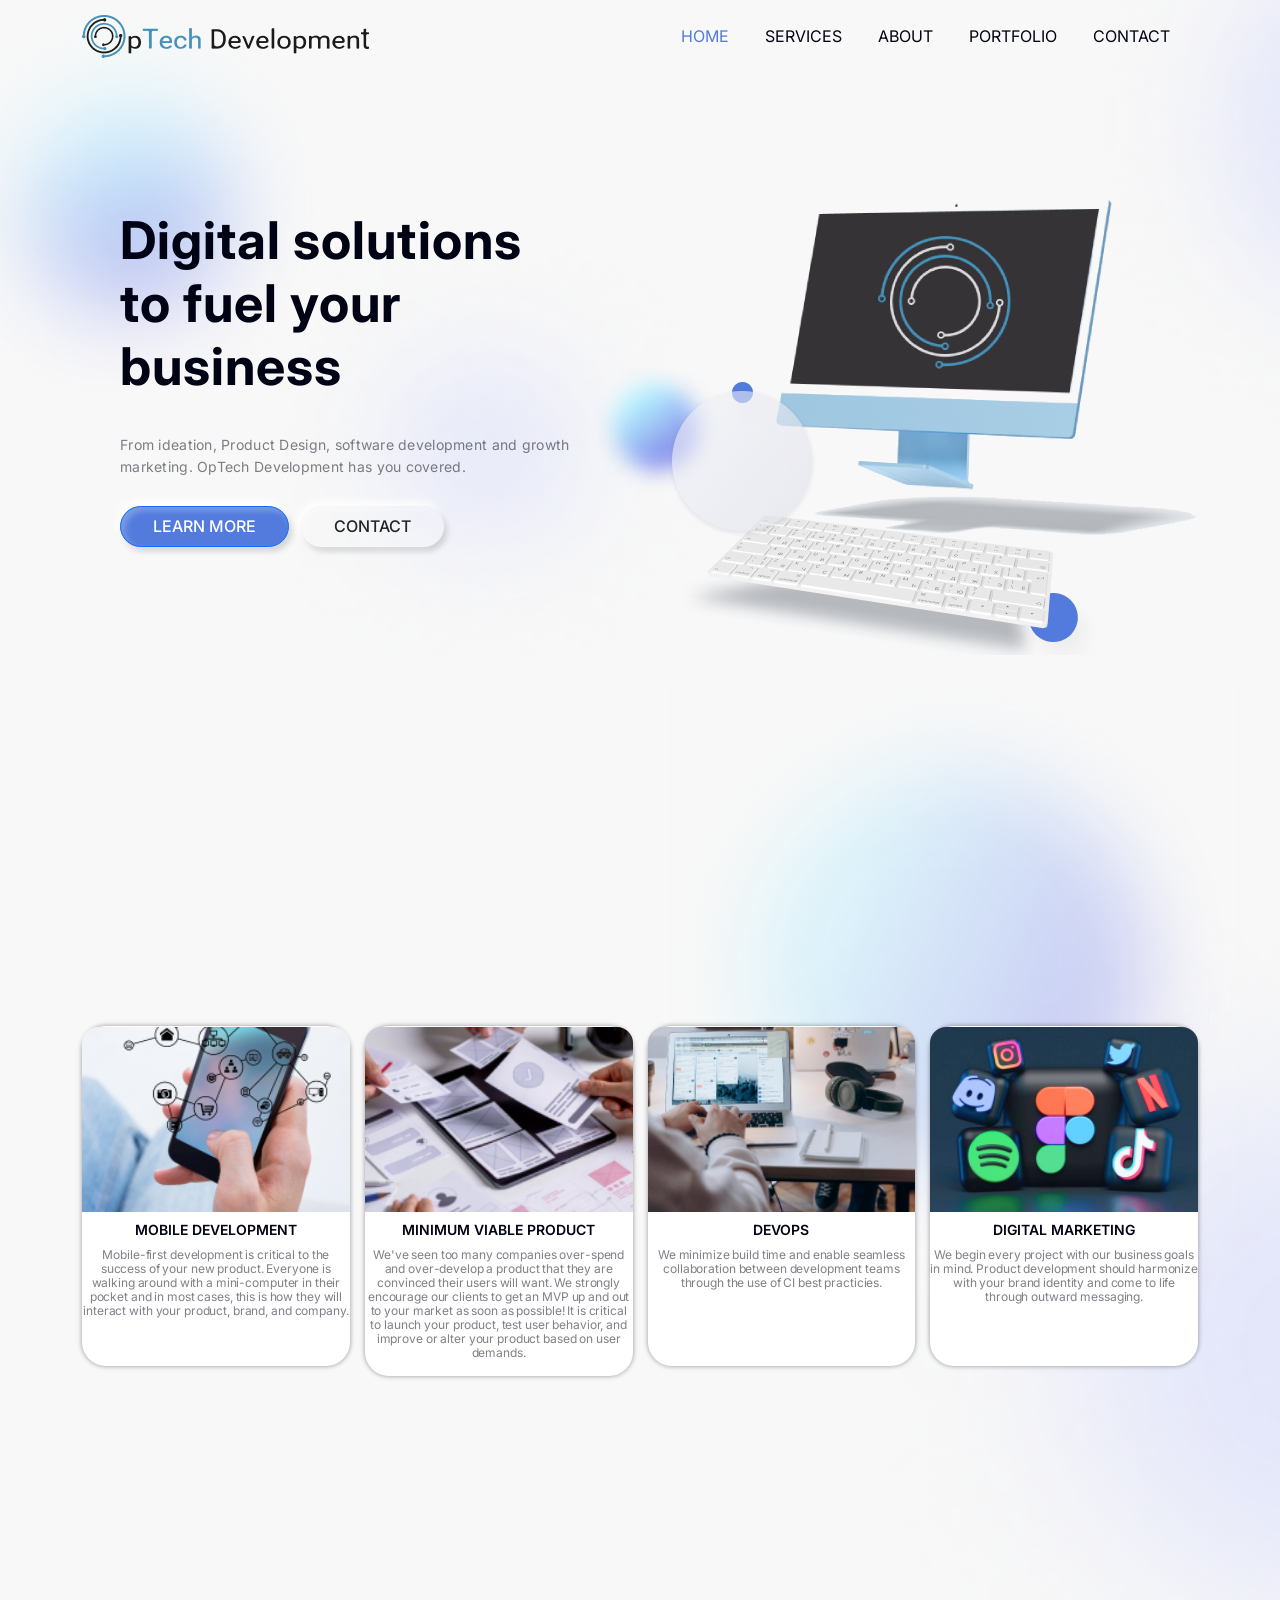
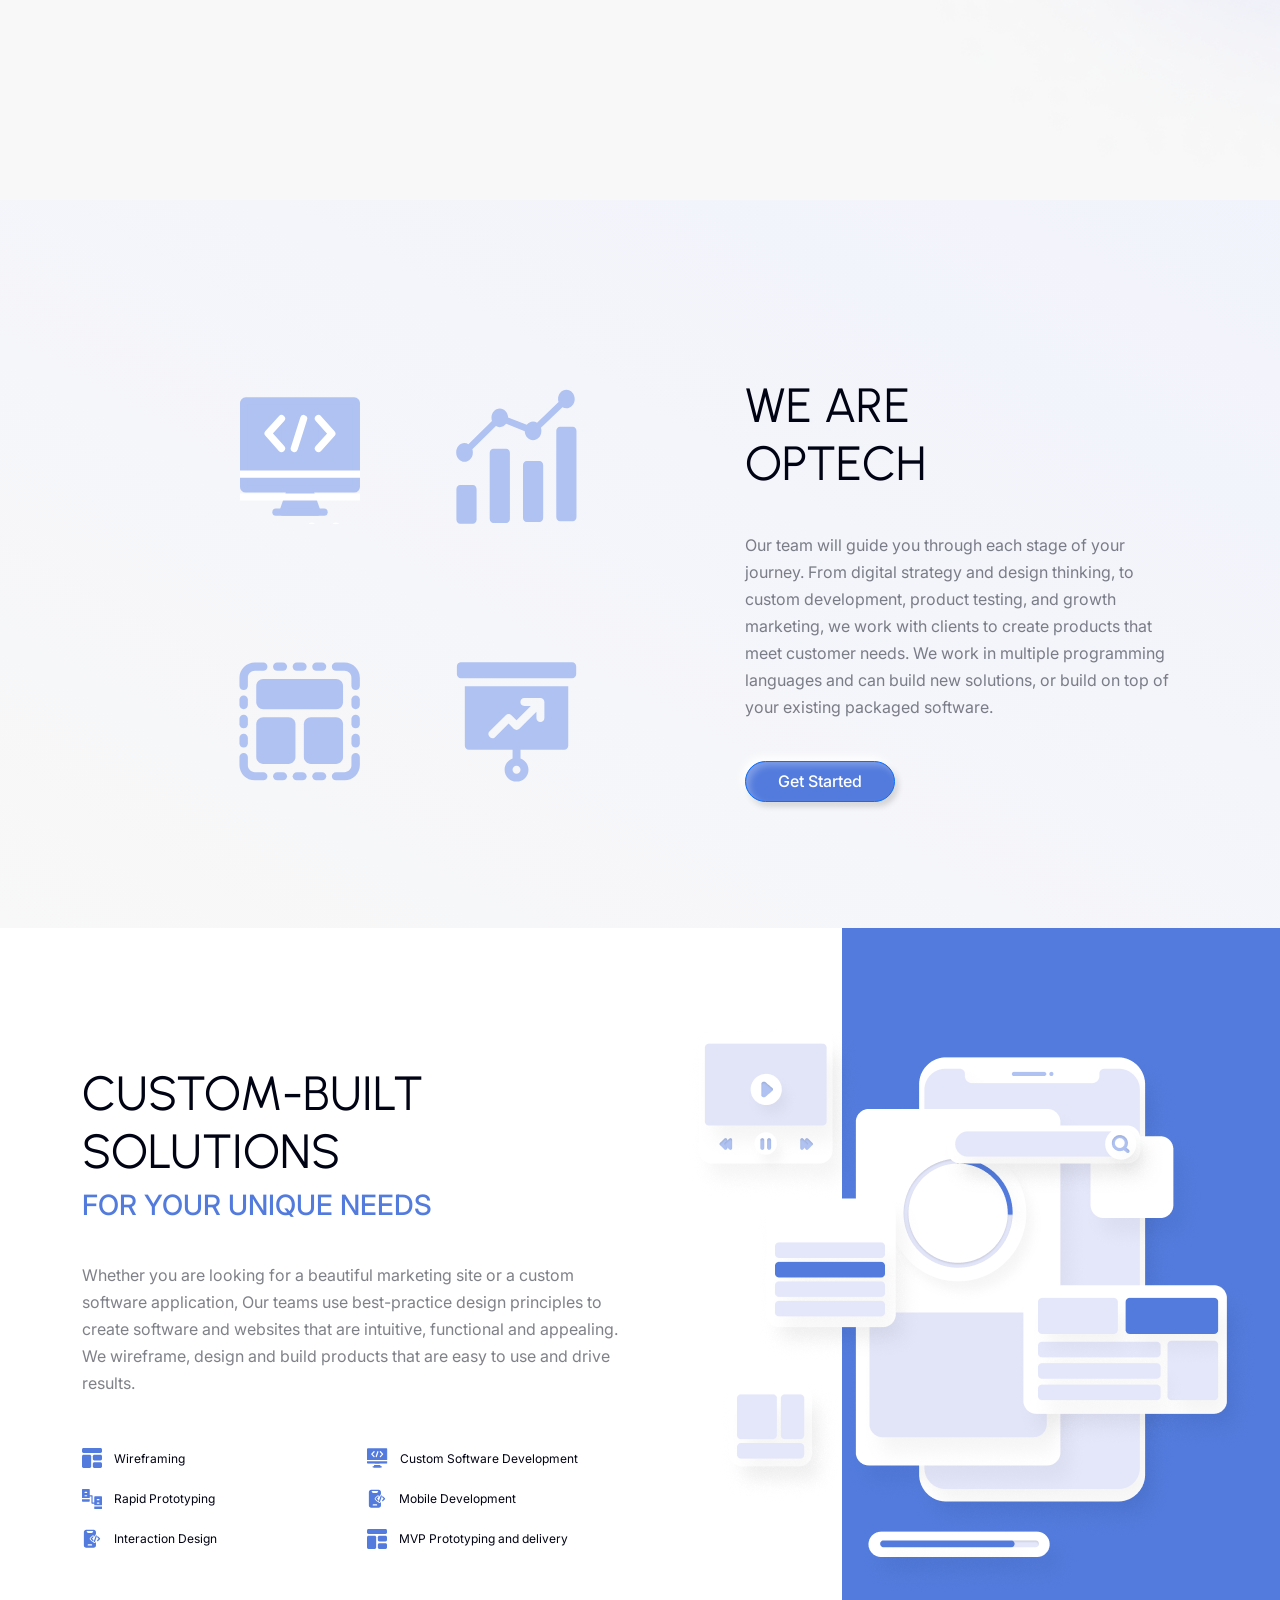
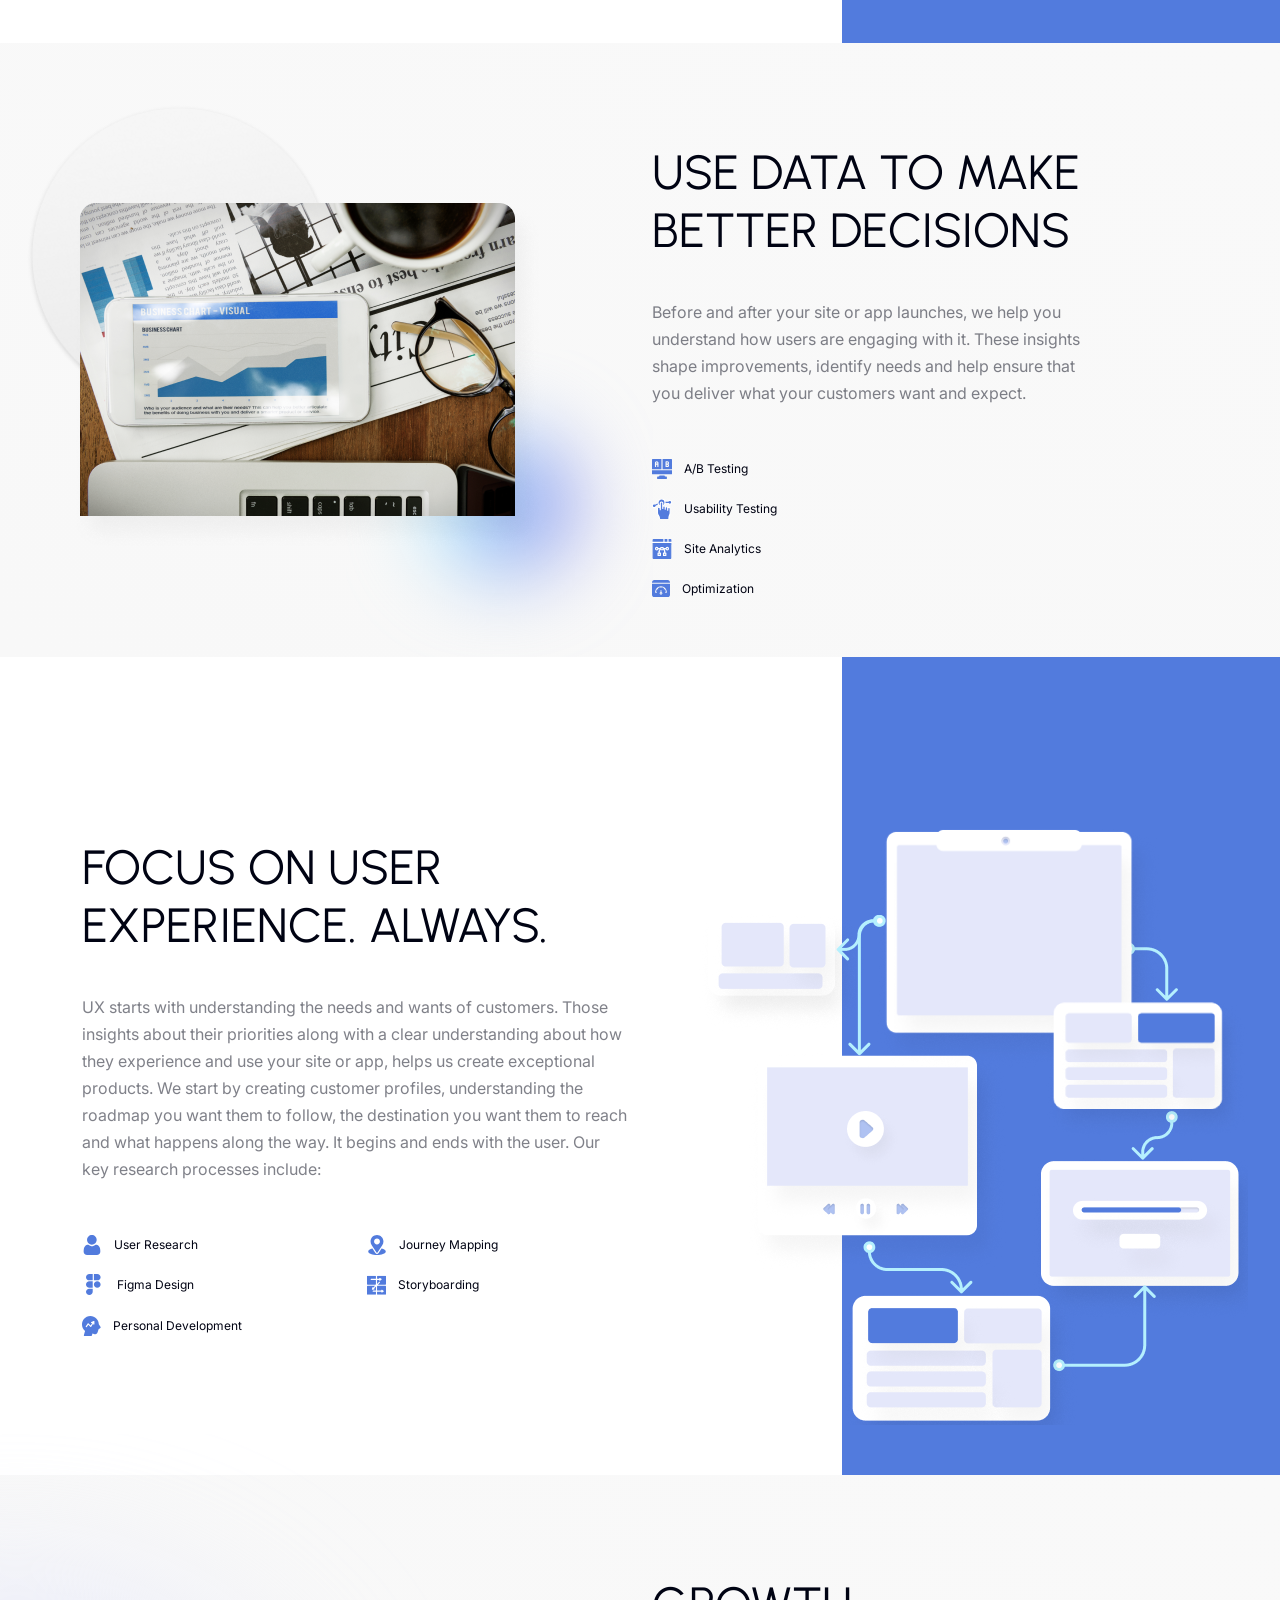
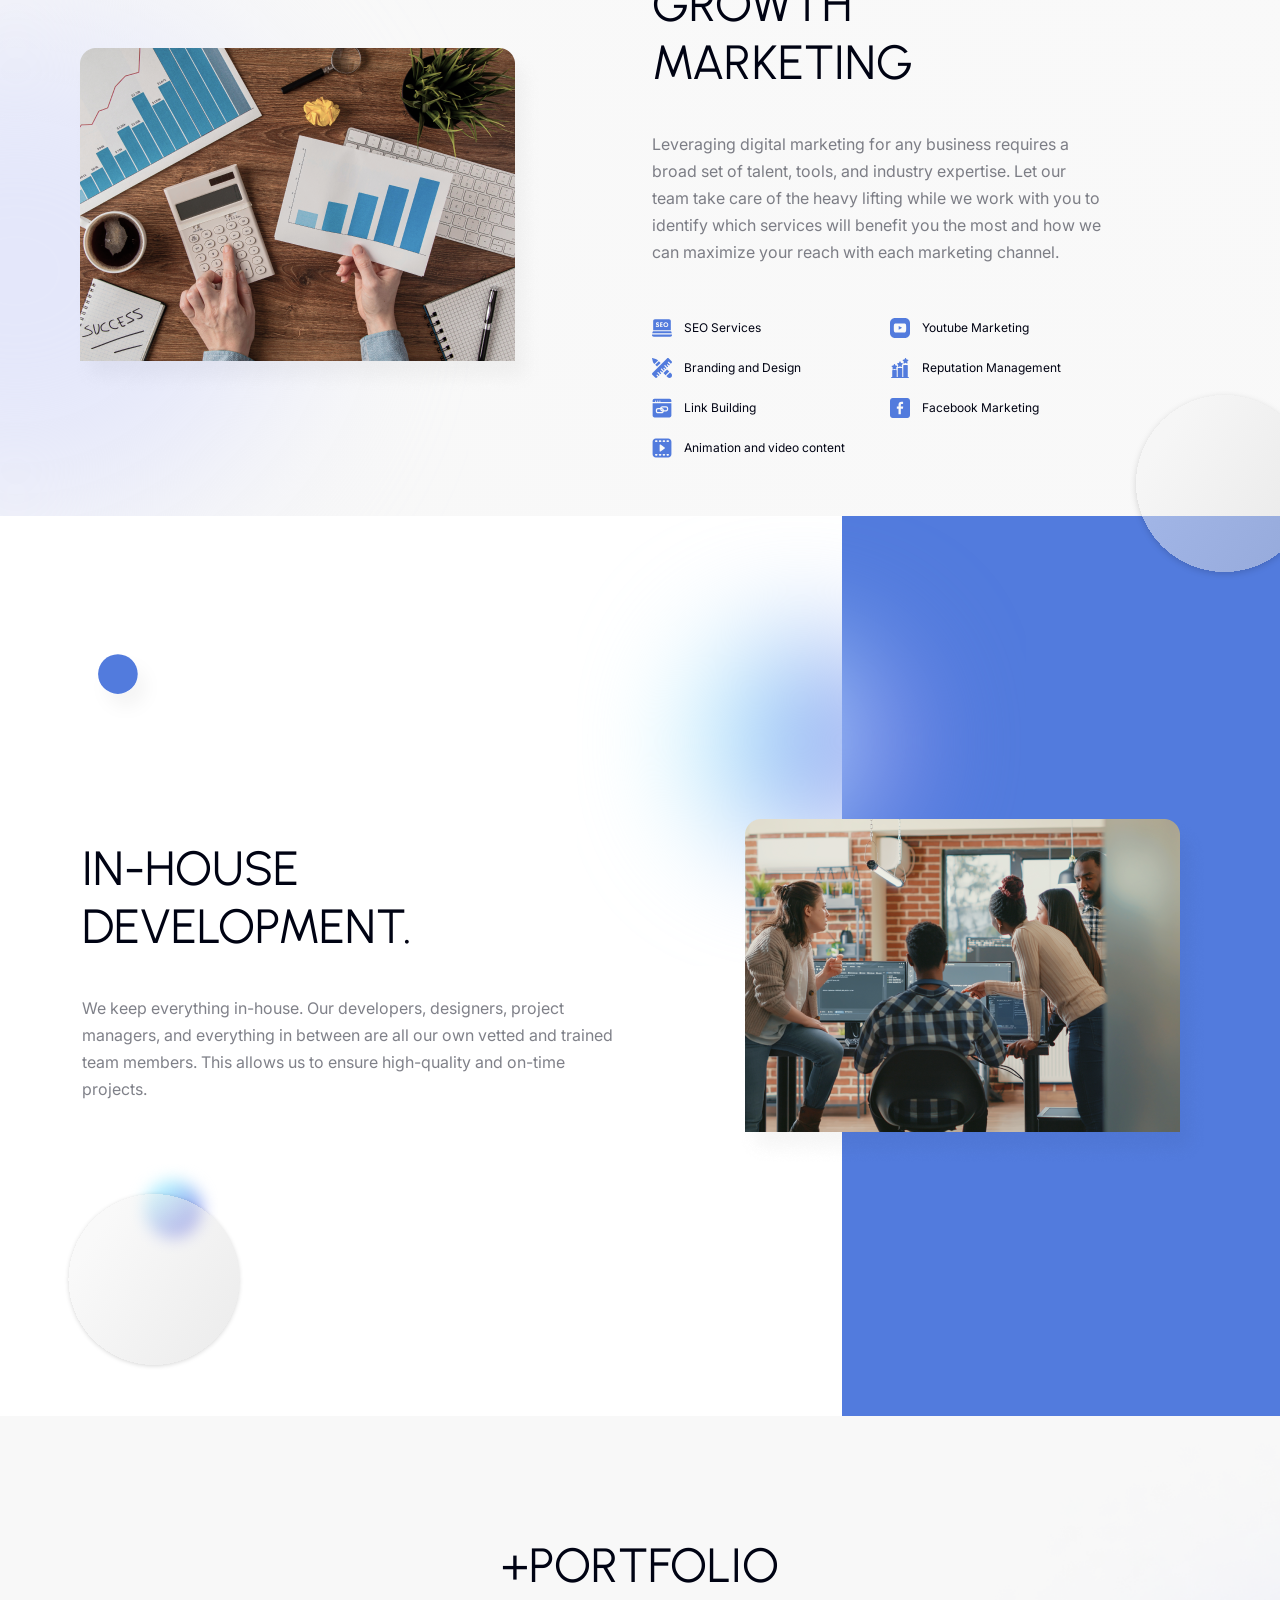
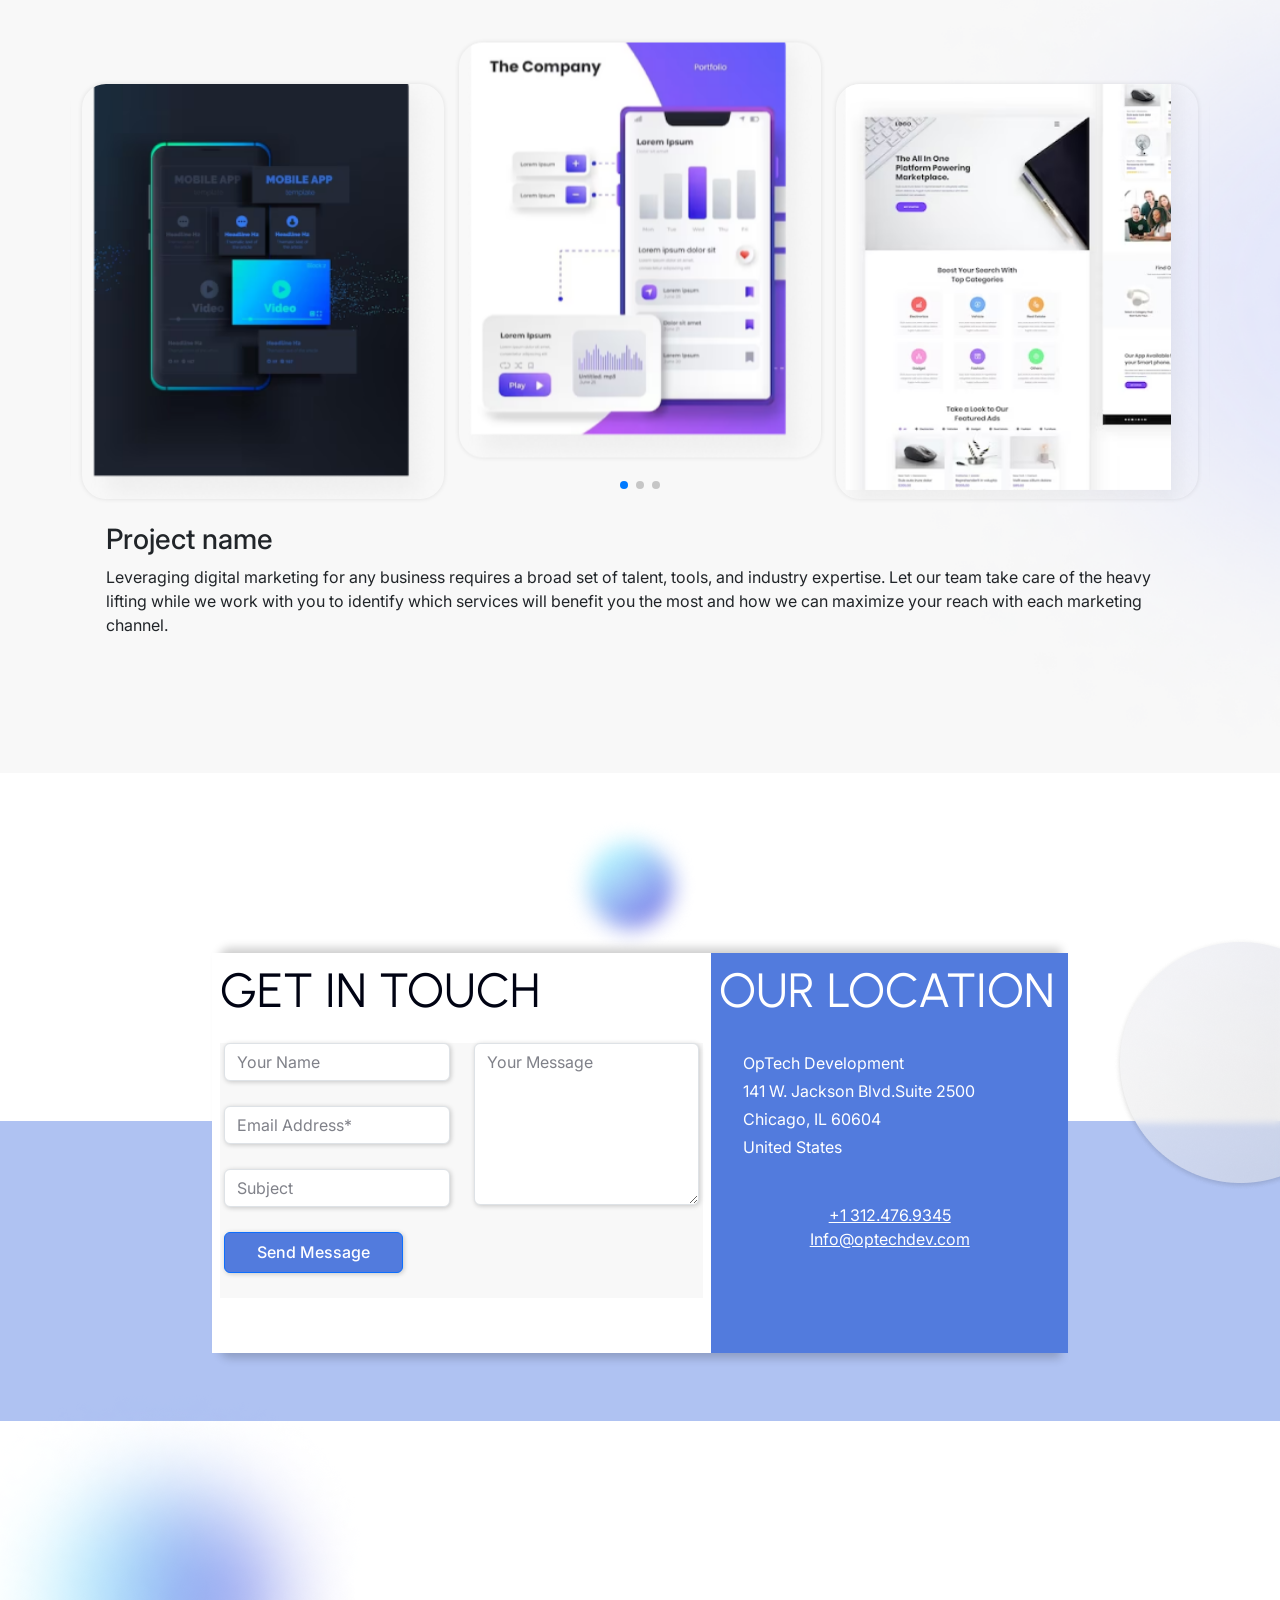
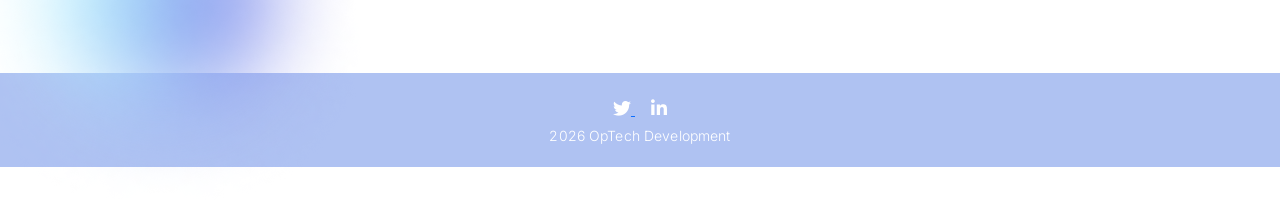
==== index.html @ 715ba2a8 "Contact section and user-experience section added and completed" ====
<!doctype html>
<html lang="en">
  <head>
    <meta charset="utf-8">
    <meta name="viewport" content="width=device-width, initial-scale=1">
    <title>OpTech Development</title>
    <link rel="preconnect" href="https://fonts.googleapis.com">
    <link rel="preconnect" href="https://fonts.gstatic.com" crossorigin>
    <link href="https://fonts.googleapis.com/css2?family=Inter:wght@400;500;600;700&family=Urbanist:wght@400;500;600;700&display=swap" rel="stylesheet">
    <link href="https://cdn.jsdelivr.net/npm/bootstrap@5.3.0-alpha3/dist/css/bootstrap.min.css" rel="stylesheet" integrity="sha384-KK94CHFLLe+nY2dmCWGMq91rCGa5gtU4mk92HdvYe+M/SXH301p5ILy+dN9+nJOZ" crossorigin="anonymous">
    <link rel="stylesheet" href="https://unpkg.com/aos@next/dist/aos.css" />
    <link rel="stylesheet" href="https://cdnjs.cloudflare.com/ajax/libs/font-awesome/6.4.0/css/all.min.css" integrity="sha512-iecdLmaskl7CVkqkXNQ/ZH/XLlvWZOJyj7Yy7tcenmpD1ypASozpmT/E0iPtmFIB46ZmdtAc9eNBvH0H/ZpiBw==" crossorigin="anonymous" referrerpolicy="no-referrer" />
<!--     <link rel="stylesheet" href="./assets/css/owl.carousel.css">
    <link rel="stylesheet" href="./assets/css/owl.theme.green.css"> -->
    <link rel="stylesheet" href="assets/css/swiper.min.css">
    <link rel="stylesheet" href="./assets/css/custom_styles.css">
    <link rel="stylesheet" href="./assets/css/media_queries.css">
  </head>
  <body data-bs-spy="scroll" data-bs-target="#navbar-example">
      
    <nav class="navbar navbar-expand-lg bg-transparent-transition navbar-light fixed-top container-fluid">
      <div class="container">
        <a class="navbar-brand" href="#"><img src="./assets/images/OpTech-logo.png" alt=""></a>
        <button class="navbar-toggler" type="button" data-bs-toggle="collapse" data-bs-target="#navbarSupportedContent" aria-controls="navbarSupportedContent" aria-expanded="false" aria-label="Toggle navigation">
         <span class="navbar-toggler-icon"></span>
        </button>
        <div class="collapse navbar-collapse" id="navbarSupportedContent">

          <ul class="nav navbar-nav ms-auto">
            <li class="nav-item">
              <a class="nav-link" href="#home">HOME</a>
            </li>
            <li class="nav-item">
              <a class="nav-link" href="#service">SERVICES</a>
            </li>
            <li class="nav-item">
              <a class="nav-link" href="#about-us">ABOUT</a>
            </li>
            <li class="nav-item">
              <a class="nav-link" href="#portfolio">PORTFOLIO</a>
            </li>
            <li class="nav-item">
              <a class="nav-link" href="#contact">CONTACT</a>
            </li>
          </ul>
        </div>  

      </div>
    </nav>
    <header class="hero-image container-fluid py-100t-50b" id="home">
      <div class="container">
            <img src="./assets/images/Ellipse_34.png" alt="" class="position-absolute ellipse_34">
            <img src="./assets/images/Ellipse_1.png" alt="" class="position-absolute ellipse_1 d-none d-md-block">
            <img src="./assets/images/Ellipse_4.png" alt="" class="position-absolute ellipse_4 d-none d-md-block">
            <img src="./assets/images/Ellipse_9.png" alt="" class="position-absolute ellipse_9 d-none d-md-block">
        <div class="row">
          <div class="col-lg-6 d-flex flex-column justify-content-center align-items-start position-relative pl-50px">
            <h1 class="banner-heading">Digital solutions to fuel your business</h1>
            <p class="banner-para">From ideation, Product Design, software development and growth marketing. OpTech Development has you covered.</p>
            <div>
              <a href="#" class="btn btn-primary text-uppercase me-2">LEARN MORE</a>
              <a href="#" class="btn text-uppercase">CONTACT</a>
            </div>
          </div>
          <div class="col-lg-6 d-flex justify-content-end align-items-center position-relative">
            <img src="./assets/images/Header_comp_img.png" alt="Logo" data-aos="fade-up" data-aos-duration="3000" class="img-fluid">
          </div>
        </div>
      </div>
    </header> 

    <section id="service" data-aos="fade-up" data-aos-duration="3000" class="py-100t-50b container-fluid position-relative">
      <div class="container" style="overflow: hidden;">
        <img src="./assets/images/Ellipse_13.png" alt="" class="position-absolute ellipse_13 d-none d-md-block">
        <div class="swiper-container slider1">
            <div class="swiper-wrapper">
                <div class="swiper-slide">
                  <div class="service-slider-content-container">
                    <div>
                      <img class="img-fluid service-img" src="./assets/images/Services_Mobile_development_img.png" alt="">
                    </div>
                    <div class="d-flex align-items-center flex-column">
                      <h3 class="service-title">mobile development</h3>
                      <p class="service-description">Mobile-first development is critical to the success of your new product. Everyone is walking around with a mini-computer in their pocket and in most cases, this is how they will interact with your product, brand, and company.</p>
                    </div>
                  </div>
                </div>
                <div class="swiper-slide">
                  <div class="service-slider-content-container">
                    <div>
                      <img class="img-fluid service-img" src="./assets/images/Services_min_viable_pdt.png" alt="">
                    </div>
                    <div class="d-flex align-items-center flex-column">
                      <h3 class="service-title">minimum viable product</h3>
                      <p class="service-description">We've seen too many companies over-spend and over-develop a product that they are convinced their users will want. We strongly encourage our clients to get an MVP up and out to your market as soon as possible! It is critical to launch your product, test user behavior, and improve or alter your product based on user demands.</p>
                    </div>
                  </div>
                </div>
                <div class="swiper-slide">
                  <div class="service-slider-content-container">
                    <div>
                      <img class="img-fluid service-img" src="./assets/images/Services_devops_img.png" alt="">
                    </div>
                    <div class="d-flex align-items-center flex-column">
                      <h3 class="service-title">devops</h3>
                      <p class="service-description">We minimize build time and enable seamless collaboration between development teams through the use of CI best practicies.</p>
                    </div>
                  </div>
                </div>
                <div class="swiper-slide">
                  <div class="service-slider-content-container">
                    <div>
                      <img class="img-fluid service-img" src="./assets/images/Services_digital_marketing_img.png" alt="">
                    </div>
                    <div class="d-flex align-items-center flex-column">
                      <h3 class="service-title">Digital marketing</h3>
                      <p class="service-description">We begin every project with our business goals in mind. Product development should harmonize with your brand identity and come to life through outward messaging.</p>
                    </div>
                  </div>
                </div>

            </div>
            <div class="swiper-button-prev"><i class="fa-solid fa-circle-chevron-left fa-shake fa-2x" style="color: #527bdd;"></i></div>
            <div class="swiper-button-next"><i class="fa-solid fa-circle-chevron-right fa-shake fa-2x" style="color: #527bdd;"></i></div>
        </div>
      </div>
    </section>

    <section id="about-us">
      <section id="about" class="py-100t-50b container-fluid position-relative">
        <div class="container">
          <img src="./assets/images/Ellipse_16.png" class="about-us-abs-img" alt="" data-aos="fade-up" data-aos-duration="3000">
          <div class="container py-4">
              <div class="row align-items-center">
                  <div class="col-lg-7">
                      <div class="row about-img-row">
                          <div class="col-md-2"></div>
                          <div class="col-md-4 p-4 d-flex justify-content-center align-items-center position-relative" data-aos="fade-up" data-aos-duration="3000">
                              <img class="about-card-imgs" src="./assets/images/About_SWandApp.svg" alt="Software Development and App Development" data-aos="fade-up" data-aos-duration="3000">
                              <div class="position-absolute about-card-text d-flex justify-content-center align-items-center" data-aos="fade-up" data-aos-duration="3000">
                                  <span>Software and app development</span>
                              </div>
                          </div>
                          <div class="col-md-4 p-4 d-flex justify-content-center align-items-center position-relative" data-aos="fade-up" data-aos-duration="3000">
                              <img class="about-card-imgs" src="./assets/images/About_Datadriven.svg" alt="" data-aos="fade-up" data-aos-duration="4000">
                              <div class="position-absolute about-card-text d-flex justify-content-center align-items-center" data-aos="fade-up" data-aos-duration="4000">
                                  <span>Data driven analysis</span>
                              </div>
                          </div>
                      </div>
                      <div class="row about-img-row">
                          <div class="col-md-2"></div>
                          <div class="col-md-4 p-4 d-flex justify-content-center align-items-center position-relative" data-aos="fade-up" data-aos-duration="3000">
                              <img class="about-card-imgs" src="./assets/images/About_UXfirst.svg" alt="" data-aos="fade-up" data-aos-duration="5000">
                              <div class="position-absolute about-card-text d-flex justify-content-center align-items-center" data-aos="fade-up" data-aos-duration="5000">
                                  <span>UX first approach</span>
                              </div>
                          </div>
                          <div class="col-md-4 p-4 d-flex justify-content-center align-items-center position-relative">
                              <img class="about-card-imgs" src="./assets/images/About_Growth.svg" alt="" data-aos="fade-up" data-aos-duration="6000">
                              <div class="position-absolute about-card-text d-flex justify-content-center align-items-center" data-aos="fade-up" data-aos-duration="6000">
                                  <span>Gowth marketing</span>
                              </div>
                          </div>
                      </div>
                  </div>
                  <div class="col-lg-5 d-flex flex-column justify-content-center h-100">
                      <div class="about-right-one-area">
                          <div class="title-area">
                              <h3 class="title mb-0" data-aos="fade-up" data-aos-duration="6000">
                                  WE ARE
                              </h3>
                              <h3 class="title" data-aos="fade-up" data-aos-duration="6000">
                                  OPTECH
                              </h3>
                          </div>
                          <p class="disc" data-sal-delay="250" data-sal="slide-up" data-sal-duration="800">
                              Our team will guide you through each stage of your journey. From digital strategy and design thinking, to custom development, product testing, and growth marketing, we work with clients to create products that meet customer needs. We work in multiple programming languages and can build new solutions, or build on top of your existing packaged software.
                          </p>
                          
                          <div class="button-area" data-sal-delay="300" data-sal="slide-up" data-sal-duration="800">
                              <a href="#" class="btn btn-primary">Get Started</a>
                          </div>
                      </div>
                  </div>
              </div>
          </div>
        </div>  
      </section>

      <section id="about-custom-build" class="py-100t-50b container-fluid position-relative">
        <div class="container">
          <div class="row align-items-center">
                         
             <div class="col-lg-6">
                 <div class="about-right-one-area">
                     <div class="title-area">
                         
                         <h3 class="title" data-aos="fade-up" data-aos-duration="6000">
                             CUSTOM-BUILT SOLUTIONS
                         </h3>
                     </div>
                     <span data-sal-delay="150" data-sal="slide-up" data-sal-duration="800">FOR YOUR UNIQUE NEEDS</span>
                     <p class="disc" data-sal-delay="250" data-sal="slide-up" data-sal-duration="800">
                         Whether you are looking for a beautiful marketing site or a custom software application, Our teams use best-practice design principles to create software and websites that are intuitive, functional and appealing.
                         We wireframe, design and build products that are easy to use and drive results.
                     </p>
                     
                     <div class="row">
                         <div class="col-lg-6">
                             <div class="my-2">
                                 <img class="me-2" src="./assets/images/custom-solutions-wireframing-img.svg" alt="wireframing">
                                 <span class="custom-solutions-desc-span">Wireframing</span>
                             </div>
                         </div>
                         <div class="col-lg-6">
                             <div class="my-2">
                                 <img class="me-2" src="./assets/images/custom-solutions-software-development-img.svg" alt="Custom Software Development">
                                 <span class="custom-solutions-desc-span">Custom Software Development</span>
                             </div>
                         </div>
                         <div class="col-lg-6">
                             <div class="my-2">
                                 <img class="me-2" src="./assets/images/custom-solutions-rapid-prototyping-img.svg" alt="Rapid Prototyping">
                                 <span class="custom-solutions-desc-span">Rapid Prototyping</span>
                             </div>
                         </div>
                         <div class="col-lg-6">
                             <div class="my-2">
                                 <img class="me-2" src="./assets/images/custom-solutions-mobile-development-img.svg" alt="Mobile Development">
                                 <span class="custom-solutions-desc-span">Mobile Development</span>
                             </div>
                         </div>
                         <div class="col-lg-6">
                             <div class="my-2">
                                 <img class="me-2" src="./assets/images/custom-solutions-mobile-development-img.svg" alt="Mobile Development">
                                 <span class="custom-solutions-desc-span">Interaction Design</span>
                             </div>
                         </div>
                         <div class="col-lg-6">
                             <div class="my-2">
                                 <img class="me-2" src="./assets/images/custom-solutions-wireframing-img.svg" alt="wireframing">
                                 <span class="custom-solutions-desc-span">MVP Prototyping and delivery</span>
                             </div>
                         </div>
                     </div>
                 </div>
             </div>
             <div class="col-lg-1"></div>
             <div class="col-lg-5 d-none d-lg-flex justify-content-center align-items-center">
                 <div class="thumbnail" data-sal-delay="150" data-sal="slide-up" data-sal-duration="800">
                     <img src="./assets/images/Group_56.png" alt="creative_about">
                 </div>
             </div>
         </div>
        </div>
      </section>  

      <section id="about-better-decision" class="py-100t-50b container-fluid position-relative">
        <img src="./assets/images/Ellipse_15.png" alt="" class="position-absolute ellipse_15">
        <img src="./assets/images/Ellipse_2.svg" alt="" class="position-absolute ellipse_2">
        <div class="container">
          <div class="row align-items-center">
             <div class="col-lg-5 d-none d-lg-flex justify-content-center align-items-center">
                 <div class="thumbnail" data-sal-delay="150" data-sal="slide-up" data-sal-duration="800">
                     <img class="position-relative" src="./assets/images/user-data-section-img.png" alt="creative_about">
                 </div>
             </div>  
             <div class="col-lg-1"></div>          
             <div class="col-lg-5">
                 <div class="about-right-one-area">
                   <div class="title-area">
                       
                       <h3 class="title" data-aos="fade-up" data-aos-duration="6000">
                           USE DATA TO MAKE BETTER DECISIONS
                       </h3>
                   </div>
                   <p class="disc" data-sal-delay="250" data-sal="slide-up" data-sal-duration="800">
                    Before and after your site or app launches, we help you understand how users are engaging with it. These insights shape improvements, identify needs and help ensure that you deliver what your customers want and expect.
                   </p>
                   
                   <div class="row">
                       <div class="col-lg-12">
                           <div class="my-2">
                               <img class="me-2" src="./assets/images/user-data-ab-testing-img.svg" alt="SEO Services">
                               <span class="custom-solutions-desc-span">A/B Testing</span>
                           </div>
                       </div>
                       <div class="col-lg-12">
                           <div class="my-2">
                               <img class="me-2" src="./assets/images/user-data-usability-testing-img.svg" alt="Usability Testing">
                               <span class="custom-solutions-desc-span">Usability Testing</span>
                           </div>
                       </div>
                       <div class="col-lg-12">
                           <div class="my-2">
                               <img class="me-2" src="./assets/images/user-data-site-analytics-img.svg" alt="Site Analytics">
                               <span class="custom-solutions-desc-span">Site Analytics</span>
                           </div>
                       </div>
                       <div class="col-lg-12">
                           <div class="my-2">
                               <img class="me-2" src="./assets/images/user-data-optimization-img.svg" alt="Optimization">
                               <span class="custom-solutions-desc-span">Optimization</span>
                           </div>
                       </div>
                   </div>
               </div>
             </div>
             
             
         </div>
        </div>
      </section>

      <section id="about-user-experience" class="py-100t-50b container-fluid position-relative">
        <div class="container">
           <div class="row align-items-center">
                          
              <div class="col-lg-6">
                   <div class="about-right-one-area">
                     <div class="title-area">
                         
                         <h3 class="title" data-aos="fade-up" data-aos-duration="6000">
                             FOCUS ON USER EXPERIENCE. ALWAYS.
                         </h3>
                     </div>

                     <p class="disc" data-sal-delay="250" data-sal="slide-up" data-sal-duration="800">UX starts with understanding the needs and wants of customers. Those insights about their priorities along with a clear understanding about how they experience and use your site or app, helps us create exceptional products. We start by creating customer profiles, understanding the roadmap you want them to follow, the destination you want them to reach and what happens along the way. It begins and ends with the user. Our key research processes include:</p>
                     
                     <div class="row">
                         <div class="col-lg-6">
                             <div class="my-2">
                                 <img class="me-2" src="./assets/images/user-experience-user-research-img.svg" alt="User Research">
                                 <span class="custom-solutions-desc-span">User Research</span>
                             </div>
                         </div>
                         <div class="col-lg-6">
                             <div class="my-2">
                                 <img class="me-2" src="./assets/images/user-experience-journey-mapping-img.svg" alt="Journey Mapping">
                                 <span class="custom-solutions-desc-span">Journey Mapping</span>
                             </div>
                         </div>
                         <div class="col-lg-6">
                             <div class="my-2">
                                 <img class="me-2" src="./assets/images/user-experience-figma-design-img.svg" alt="Figma Design">
                                 <span class="custom-solutions-desc-span">Figma Design</span>
                             </div>
                         </div>
                         <div class="col-lg-6">
                             <div class="my-2">
                                 <img class="me-2" src="./assets/images/user-experience-story-boarding-img.svg" alt="Storyboarding">
                                 <span class="custom-solutions-desc-span">Storyboarding</span>
                             </div>
                         </div>
                         <div class="col-lg-6">
                             <div class="my-2">
                                 <img class="me-2" src="./assets/images/user-experience-personal-development-img.svg" alt="Personal Development">
                                 <span class="custom-solutions-desc-span">Personal Development</span>
                             </div>
                         </div>
                     </div>
                 </div>
              </div>
              <div class="col-lg-1"></div>
              <div class="col-lg-5 d-none d-lg-flex justify-content-center align-items-center">
                  <div class="thumbnail" data-sal-delay="150" data-sal="slide-up" data-sal-duration="800">
                      <img src="./assets/images/about-user-xp-img.png" alt="creative_about">
                  </div>
              </div>
          </div>
        </div>
      </section>  

      <section id="about-growth-marketing" class="py-100t-50b container-fluid position-relative">
        <img src="./assets/images/Ellipse_3.svg" class="position-absolute ellipse_3" alt="">
        <img src="./assets/images/Ellipse_29.svg" class="position-absolute ellipse_29" alt="">
        <div class="container">
         <div class="row align-items-center">
           <div class="col-lg-5 d-none d-lg-flex justify-content-center align-items-center">
               <div class="thumbnail" data-sal-delay="150" data-sal="slide-up" data-sal-duration="800">
                   <div class="user-data-section-img-container">
                        <img src="./assets/images/growth-marketing-section-img.png" alt="creative_about" class="position-relative">
                   </div>
               </div>
           </div>
           
           <div class="col-lg-1"></div>
           <div class="col-lg-5">
               <div class="about-right-one-area">
                   <div class="title-area">
                       
                       <h3 class="title" data-aos="fade-up" data-aos-duration="6000">
                           GROWTH MARKETING
                       </h3>
                   </div>
                   <p class="disc" data-sal-delay="250" data-sal="slide-up" data-sal-duration="800">Leveraging digital marketing for any business requires a broad set of talent, tools, and industry expertise. Let our team take care of the heavy lifting while we work with you to identify which services will benefit you the most and how we can maximize your reach with each marketing channel.</p>
                   
                   <div class="row">
                       <div class="col-lg-6">
                           <div class="my-2">
                               <img class="me-2" src="./assets/images/growth-market-seo-services-img.svg" alt="SEO Services">
                               <span class="custom-solutions-desc-span">SEO Services</span>
                           </div>
                       </div>
                       <div class="col-lg-6">
                           <div class="my-2">
                               <img class="me-2" src="./assets/images/growth-market-youtube-marketing-img.svg" alt="Youtube Marketing">
                               <span class="custom-solutions-desc-span">Youtube Marketing</span>
                           </div>
                       </div>
                       <div class="col-lg-6">
                           <div class="my-2">
                               <img class="me-2" src="./assets/images/growth-market-branding-and-design-img.svg" alt="Branding and Design">
                               <span class="custom-solutions-desc-span">Branding and Design</span>
                           </div>
                       </div>
                       <div class="col-lg-6">
                           <div class="my-2">
                               <img class="me-2" src="./assets/images/growth-market-reputation-management-img.svg" alt="Reputation Management">
                               <span class="custom-solutions-desc-span">Reputation Management</span>
                           </div>
                       </div>
                       <div class="col-lg-6">
                           <div class="my-2">
                               <img class="me-2" src="./assets/images/growth-market-link-building-img.svg" alt="Link Building">
                               <span class="custom-solutions-desc-span">Link Building</span>
                           </div>
                       </div>
                       <div class="col-lg-6">
                           <div class="my-2">
                               <img class="me-2" src="./assets/images/growth-market-facebook-marketing-img.svg" alt="Facebook Marketing">
                               <span class="custom-solutions-desc-span">Facebook Marketing</span>
                           </div>
                       </div>
                       <div class="col-lg-6">
                           <div class="my-2">
                               <img class="me-2" src="./assets/images/growth-market-animation-and-video-content-img.svg" alt="Animation and video content">
                               <span class="custom-solutions-desc-span">Animation and video content</span>
                           </div>
                       </div>
                   </div>
               </div>
           </div>
           
       </div>
        </div>
      </section>

      <section id="about-in-house" class="d-flex align-items-center py-100t-50b container-fluid position-relative">
        <img src="./assets/images/Ellipse_11.svg" class="position-absolute ellipse_11" alt="">
        <img src="./assets/images/Ellipse_31.svg" class="position-absolute ellipse_31" alt="">
        <img src="./assets/images/Ellipse_32.svg" class="position-absolute ellipse_32" alt="">
        <img src="./assets/images/Ellipse_35.svg" class="position-absolute ellipse_35" alt="">
        <div class="container">
           <div class="row align-items-center">
                          
              <div class="col-lg-6">
                   <div class="about-right-one-area">
                     <div class="title-area">
                         
                         <h3 class="title" data-aos="fade-up" data-aos-duration="6000">IN-HOUSE DEVELOPMENT.</h3>
                     </div>
                     <p class="disc" data-sal-delay="250" data-sal="slide-up" data-sal-duration="800">We keep everything in-house. Our developers, designers, project managers, and everything in between are all our own vetted and trained team members. This allows us to ensure high-quality and on-time projects.</p>
                 </div>
              </div>
              <div class="col-lg-1"></div>
              <div class="col-lg-5 d-none d-lg-flex justify-content-center align-items-center">
                <div class="thumbnail" data-sal-delay="150" data-sal="slide-up" data-sal-duration="800">
                 <div class="user-data-section-img-container">
                      <img src="./assets/images/in-house-development-section-img.png" alt="creative_about" class="position-relative">
                 </div>
                </div>
              </div>
          </div>
        </div>
      </section> 

    </section>    

    <section id="portfolio" class="position-relative rts-section-gap container-fluid py-100t-50b">
      <div class="container" style="overflow: hidden;">
        <h3 class="title text-center mb-4">+PORTFOLIO</h3>
        <div class="swiper-container slider2">
            <div class="swiper-wrapper">
                <div class="swiper-slide portfolio-img-1">
                </div>
                <div class="swiper-slide portfolio-img-2">
                </div>
                <div class="swiper-slide portfolio-img-3">
                </div>
            </div>
           <div class="swiper-pagination"></div>
        </div>
       
        <div class="d-flex flex-column justify-content-center align-items-start px-4 mt-4">
            <h3 class="swiper-content-heading">Project name</h3>
            <p class="swiper-content" id="swiper_dynamic_content">
                Leveraging digital marketing for any business requires a broad set of talent, tools, and industry expertise. Let our team take care of the heavy lifting while we work with you to identify which services will benefit you the most and how we can maximize your reach with each marketing channel.
            </p>
        </div>
      </div>
    </section>

    <section id="contact" class="pt-5 px-0 container-fluid position-relative">
      <img src="./assets/images/Ellipse_4.png" class="contact_ellipse_4" alt="">
      <img src="./assets/images/Ellipse_26.png" class="ellipse_26" alt="">
      <img src="./assets/images/Ellipse_28.png" class="ellipse_28" alt="">
      <div class="contact-top-section"></div>
      <div class="contact-bottom-section"></div>
      <div class="contact-form-div">
        <div class="row">
          <div class="col-md-7 p-2" style="background-color: #FFFFFF;">  
            <h3 class="title text-uppercase mb-4">get in touch</h3>
            <form action="" class="px-1 mb-0 col-lg-8 contact-form">
              <div class="row">
                <div class="col-lg-6">
                  <input type="text" placeholder="Your Name" class="form-control position-relative">
                  <input type="email" placeholder="Email Address*" class="form-control position-relative">
                  <input type="text" placeholder="Subject" class="form-control position-relative">
                </div>
                <div class="col-lg-6">
                  <textarea placeholder="Your Message" name="" id="" class="form-control"></textarea>
                </div>
                <div class="col-12">
                  <input type="submit" class="btn btn-primary" value="Send Message">
                </div>
              </div>
            </form>
          </div>
          <div class="col-md-5 p-2" style="background-color: var(--custom-primary);">
              <h3 class="title-inverse text-uppercase">
                our location
              </h3>
            <address class="d-flex flex-column justify-content-center align-items-start p-4 text-white">
                <p class="mb-1">OpTech Development</p>
                <p class="mb-1">141 W. Jackson Blvd.Suite 2500</p>
                <p class="mb-1">Chicago, IL 60604</p>
                <p class="mb-1">United States</p>
            </address>
            <a href="tel:+13124769345">+1 312.476.9345</a>
            <a href="mailto:Info@optechdev.com">Info@optechdev.com</a>
          </div>  
        </div>   
      </div>
    </section>

    <footer id="footer">
      <div class="d-flex justify-content-center align-items-center flex-column py-4">
         <div class="mb-2">
              <a href="" class="mx-2">
                  <i class="fa-brands fa-twitter" style="color: #ffffff;"></i>
              </a>
              <a href="" class="mx-2">
                  <i class="fa-brands fa-linkedin-in" style="color: #ffffff;"></i>
              </a>
          </div>
         <span class="text-white copy-text"><span id="spanYear"></span> OpTech Development</span>
      </div>
      
    </footer>
  

    <script src="https://cdnjs.cloudflare.com/ajax/libs/jquery/3.7.0/jquery.min.js" integrity="sha512-3gJwYpMe3QewGELv8k/BX9vcqhryRdzRMxVfq6ngyWXwo03GFEzjsUm8Q7RZcHPHksttq7/GFoxjCVUjkjvPdw==" crossorigin="anonymous" referrerpolicy="no-referrer"></script>
    <script src="https://cdn.jsdelivr.net/npm/bootstrap@5.3.0-alpha3/dist/js/bootstrap.bundle.min.js" integrity="sha384-ENjdO4Dr2bkBIFxQpeoTz1HIcje39Wm4jDKdf19U8gI4ddQ3GYNS7NTKfAdVQSZe" crossorigin="anonymous"></script>
    <script src="https://unpkg.com/aos@next/dist/aos.js"></script>
    <script src="assets/js/swiper.js"></script><!-- 
    <script src="./assets/js/owl.carousel.js"></script> -->
    <script src="./assets/js/custom_scripts.js"></script>
  </body>
</html>
---- assets/css/custom_styles.css ----
:root{
  --dark-text-color: #000313;
  --light-text-color: rgba(0, 3, 19, 0.5);
  --custom-primary: #527BDD;
  --custom-primary-transparent: #527BDDAA;
}
body, html {
    height: 100%;
    font-family: 'Inter', sans-serif !important;
/*    background-color: #f88;*/
}

body{
/*    background-color: #8f8;*/
}

/*animations*/

  @keyframes ellipse_1{
    from{top: 100%;left: 60%;},
    to{left: 56.4%;top: 42%;}
  }

  @keyframes ellipse_9{
    from{top: 0%;left: 60%;},
    to{top: 43%;left: 52%;}
  }

/*animations Ends*/

/*Bootstrap override classes*/

  .btn{
    display: inline-flex;
    justify-content: center;
    align-items: center;
    padding: 10px 32px;
    box-shadow: -3px -4px 10px #FFFFFF, 3px 4px 6px rgba(0, 0, 0, 0.16), inset 4px 4px 6px rgba(255, 255, 255, 0.25);
    border-radius: 92px;
    font-style: normal;
    font-weight: 500;
    font-size: 16px;
    line-height: 19px;
    transition: all 0.5s;
  }

  .btn:hover{
    box-shadow: -3px -4px 9px #FFFFFF, inset -1px -1px 2px #FFFFFF, inset 2px 2px 4px rgba(0, 0, 0, 0.15), inset 27px 6px 12px rgba(255, 255, 255, 0.75);
  }

  .btn-primary{
    background-color: var(--custom-primary) !important;
    color: #FFFFFF !important;
  }
  .btn.btn-primary:hover{
    box-shadow: -3px -4px 8px #FFFFFF, inset -1px -1px 1px #789CF3, inset 3px 3px 4px #4662A6, inset 14px 11px 15px rgba(105, 145, 240, 0.5);
  }


  .nav-link{
    min-width: 48px;
    margin-right: 20px;
    font-style: normal !important;
    font-weight: 400 !important;
    font-size: 16px !important;
    line-height: 19px !important;
    color: var(--dark-text-color) !important;
  }

  .bg-primary-transparent-transition .nav-link{
    color: white !important;
  }

  .navbar-nav .nav-link.active, .navbar-nav .nav-link.show {
    color: var(--custom-primary) !important;
  }
  .bg-primary-transparent-transition .navbar-nav .nav-link.active, .bg-primary-transparent-transition .navbar-nav .nav-link.show {
    color: var(--dark-text-color) !important;
  }

/*Bootstrap override classes Ends*/

/*Common Classes*/
  .py-100t-50b{
    padding-top: 100px;
    padding-bottom: 50px;
  }

  .pl-50px{
    padding-left: 50px !important;
  }

  .bg-transparent-transition{
    background-color: transparent !important;
    padding: 10px !important;
    transition: all 0.5s;
  }
  .bg-white-transition{
    background-color: white;
    padding: 2px !important;
    transition: all 0.5s;
  }
  .rts-section-gap {
    padding: 120px 0;
  }
  @media only screen and (min-width: 768px) and (max-width: 991px) {
    .rts-section-gap {
      padding: 80px 0;
    }
  }
  @media only screen and (max-width: 767px) {
    .rts-section-gap {
      padding: 60px 0;
    }
  }

  .w-lg-55, .w-md-55{
    width: 55%;
  }
  .w-lg-45, .w-md-45{
    width: 45%;
  }
  
/*Common Classes Ends*/


/* The hero image */
.hero-image {
  background-image: url("../images/new_header_bg.png");
  /* Set a specific height */
  min-height: 100%;
  height: auto;
  /* Position and center the image to scale nicely on all screens */
  background-position: center;
  background-repeat: no-repeat;
  background-size: cover;
}

.banner-heading{
  width: 459px;
  height: 189px;
  font-style: normal;
  font-weight: 700;
  font-size: 52px;
  line-height: 63px;
  letter-spacing: 0.02em;
  color: var(--dark-text-color);
}

.banner-para{
  width: 459px;
  height: 44px;
  font-style: normal;
  font-weight: 400;
  font-size: 14px;
  line-height: 158%;
  letter-spacing: 0.02em;
  color: var(--light-text-color);
  margin: 28px 0;
}

.ellipse_1 {
  left: 56.4%;
  top: 42%;
  animation-name: ellipse_1;
  animation-duration: 3s;
  animation-fill-mode: forwards;
  animation-timing-function: ease-in-out;
}
.ellipse_4 {
  left: 46%;
  top: 40%;
}
.ellipse_9 {
  left: 52%;
  top: 43%;
  z-index: +1;
  opacity: 0.6;
  /* backdrop-filter: blur(4px); */
  animation-name: ellipse_9;
  animation-duration: 3s;
  animation-fill-mode: forwards;
  animation-timing-function: ease-in-out;
}
.ellipse_34 {
  left: 0%;
  top: 0%;
  opacity: 0.6;
  /* backdrop-filter: blur(4px); */
}


/*slider services*/

  #service, #portfolio {
    background-image: url("../images/service_bg.png");
    /* Set a specific height */
    min-height: 100%;
    height: auto;
    /* Position and center the image to scale nicely on all screens */
    background-position: center;
    background-repeat: no-repeat;
    background-size: cover;
  }


  .ellipse_13 {
    right: 3%;
    top: -25%;
    opacity: 0.4;
    backdrop-filter: blur(4px); 
    height: 65%;
    /* width: 50%; */
  }

  .slider2 {
/*    width: 600px;*/
    height: 415px;
    margin: 90px auto 20px;
  }

  .slider1{
    min-height: 300px;
    max-height: fit-content;
  }

  .slider1 .swiper-wrapper .swiper-slide {
    position: relative;
/*    background-color: #232323;*/
    text-align: center;
  }

  .slider2 .swiper-wrapper .swiper-slide{
    box-shadow: 0px 0px 5px rgba(0, 0, 0, 0.1);
    border-radius: 24px; 
  }
 
  .slider1 .swiper-wrapper .swiper-slide h1 {
    position: absolute;
    top: 50%;
    left: 50%;
    transform: translate(-50%, -50%);
    color: #fff;
    font-size: 3vw;
  }
 
  .slider1 .swiper-slide{
/*    margin: auto 5px;*/
    transition: transform 0.5s;
  }

  .service-slider-content-container{
    min-height: 340px;
    max-height: fit-content;
    background: #FFFFFF;
    box-shadow: 0px 0px 5px rgba(0, 0, 0, 0.4);
    border-radius: 24px;
    margin-top: 10%;
    margin-bottom: 10%;
    transition: transform 0.5s;
  }

  .slider1 .swiper-slide .service-slider-content-container:hover{
    transform: translateY(-5%);
  }

  .swiper-button-prev, .swiper-button-next {
/*    color: transparent;*/
    text-align: center;
  }

  .swiper-button-prev::after, .swiper-button-next::after{
    color: transparent;
    background-color: transparent !important;
  }

  .swiper-button-next .fa-solid{
/*    transform: translateX(70%);*/
  }
  .swiper-button-prev .fa-solid{
/*    transform: translateX(50%);*/
  }

  .service-slider-content-container{
    
  }

  .service-img {
    object-fit: cover;
    height: 185px;
    width: 100%;
    border-radius: 16px 16px 0px 0px;
  }

  .service-title{
    font-style: normal;
    font-weight: 600;
    font-size: 14px;
    line-height: 17px;
    text-transform: uppercase;
    color: #000313;
    margin: 10px 0;
  }

  .service-description{
    font-style: normal;
    font-weight: 400;
    font-size: 12px;
    line-height: 14px;
    letter-spacing: -0.01em;
    color: rgba(0, 3, 19, 0.5);
  }

/*slider services Ends*/

/*About*/

  #about{
    background: linear-gradient(to top right, #F8F8F8, #E8EBFA99);
    min-height: 100%;
    height: auto;
  }
  #about-in-house, #about-custom-build, #about-user-experience{
/*    background: linear-gradient(to top right, #F8F8F8, #E8EBFA99);*/
    background-image: url("../images/custom-build-solutions_bg_1.png");
    min-height: 100%;
    height: auto;
  }
  #about-growth-marketing, #about-better-decision{
    background: linear-gradient(to top right, #F8F8F8, #F9F9F9);
    min-height: 100%;
    height: auto;
  }

  .about-img-row{
    min-height: 265px;
  }

  .about-card-imgs{
    min-height: 136px;
    height: auto;
    width: 121px;
  }

  .about-card-text{
    height: 73px;
    width: 152px;
    background: linear-gradient(303.17deg, rgba(217, 217, 217, 0.5) 5.96%, rgba(243, 243, 243, 0.5) 81.03%);
    box-shadow: 0px 1.61444px 4.84331px rgba(0, 0, 0, 0.15);
    -webkit-backdrop-filter: blur(3.22887px);
            backdrop-filter: blur(3.22887px);
    border-radius: 8.07219px;
    bottom: 0;
    font-size: var(--font-size-b0);
  }

  .rts-btn{
    text-transform: uppercase;
  }

  .about-card-text span{
    display: inline-block;
    width: 100%;
    text-align: center;
  }

  .about-us-abs-img {
    position: absolute;
    bottom: -40%;
    left: -3%;
    border-radius: 100%;
    z-index: +1;

  }

  h3.title{
    font-family: 'Urbanist';
    font-style: normal;
    font-weight: 400;
    font-size: 48px;
    line-height: 58px;
    color: var(--dark-text-color);
  }

  h3.title-inverse{
    font-family: 'Urbanist';
    font-style: normal;
    font-weight: 400;
    font-size: 48px;
    line-height: 58px;
    color: #FFFFFF;
  }

  .disc{
    font-family: 'Inter';
    font-style: normal;
    font-weight: 400;
    font-size: 16px;
    line-height: 27px;
    color: var(--light-text-color);
    margin: 40px auto;
  }

/*About Ends*/

/*About - Custom build*/
  .title-area + span{
    font-weight: 500;
    font-size: 28px;
    line-height: 34px;
    color: #527BDD;
  }

  .custom-solutions-desc-span{
    font-weight: 400;
    font-size: 12px;
    line-height: 15px;
    color: #000313;
  }
/*About - Custom build Ends*/

/*About Better Decision*/
  
  .ellipse_2 {
    left: 27%;
    bottom: 0%;
    height: 50%;
  }
  .ellipse_15 {
    left: 2%;
    top: 10%;
    height: 50%;
  }

/*About Better Decision Ends*/

/*About growth marketing*/
  .ellipse_3 {
    left: 0%;
    bottom: -30%;
  }

  .ellipse_29 {
    bottom: -10%;
    right: 0;
    z-index: +1;
  }
/*About growth marketing Ends*/

/*About - In house*/
  
  #about-in-house{
    min-height: 100vh !important;
  }
  
  .ellipse_11 {
    top: 15%;
    left: 7%;
    height: 8%;
  }
  .ellipse_31 {
    bottom: 18%;
    left: 10%;
    height: 10%;
  }
  .ellipse_32 {
    bottom: 5%;
    left: 5%;
    height: 20%;
  }

  .ellipse_35 {
    top: 0%;
    left: 45%;
    height: 50%;
  }

/*About - In house Ends*/

/*Portfolio*/
    
.swiper-horizontal > .swiper-pagination-bullets, .swiper-pagination-bullets.swiper-pagination-horizontal, .swiper-pagination-custom, .swiper-pagination-fraction {
  bottom: 29%;
  left: 0;
  width: 100%;
}

.slider2 .swiper-slide-active{
/*  margin: auto 10px;*/
  transform: translateY(-10%);
}

.portfolio-img{
  width: 100%;
  max-height: 348px;
  object-fit: cover;
}

.portfolio-img-1{
  background-image: url("../images/portfolio-card-img-1.png");
  background-position: center;
  background-size: cover;
  background-repeat: no-repeat;
}

.portfolio-img-2{
  background-image: url("../images/portfolio-card-img-2.png");
  background-position: center;
  background-size: cover;
  background-repeat: no-repeat;
}

.portfolio-img-3{
  background-image: url("../images/portfolio-card-img-3.png");
  background-position: center;
  background-size: cover;
  background-repeat: no-repeat;
}

/*Portfolio Ends*/

/* Contact Section */

  .contact_ellipse_4 {
    position: absolute;
    top: 5%;
    left: 44%;
    z-index: +1;
  }
  .ellipse_26 {
    position: absolute;
    bottom: -15%;
    left: 0%;
    z-index: +1;
  }
  .ellipse_28 {
    position: absolute;
    top: 165px;
    right: 0%;
    z-index: +1;
  }  
  #contact{
    min-height: 100%;
    height: auto;
  }
  .contact-top-section{
    height: 300px;
  }
  .contact-bottom-section{
    height: 300px;
    background-color: #AFC2F2;
  }

  .contact-form-div{
    position: absolute;
    top: 20%;
    left: 17.5%;
    width: 65%;
    min-height: 400px;
    height: auto;
    display: flex;
    box-shadow: 0px 0px 10px 5px rgba(0, 0, 0, 0.2);
    backdrop-filter: blur(4px);
    border-radius: 6px 0px 0px 6px;
  }

  .contact-form{
    background-color: #F8F8F8;
    width: 100%;
  }

  .contact-form input {
    margin-bottom: 25px;
    background: #FFFFFF;
    box-shadow: 1px 1px 5px 0px rgba(0, 0, 0, 0.2);
    border-radius: 6px;
    transition: all 0.3s;
  }
  .contact-form textarea{
    background: #FFFFFF;
    box-shadow: 1px 1px 5px 0px rgba(0, 0, 0, 0.2);
    border-radius: 6px;
    height: 86%;
  }

  .contact-form input::placeholder,.contact-form textarea::placeholder{
    color: rgba(0, 3, 19, 0.5);
    font-size: 16px;
  }

  .contact-form input:focus {
    color: var(--dark-text-color);
    background-color: var(--bs-body-bg);
    border: none !important; 
    outline: none !important;
    box-shadow: 0 0 2px 2px #0002;
  }

  .contact-form input::after{
    position: absolute;
    content: "";
    height: 1px;
    width: 0px;
    bottom: 0;
    left: 0;
    background-color: var(--custom-primary);
  }

  .form-control:focus::after{
     width: 100%;
  }

  address ~ a{
    color: white;
    display: flex;
    width: 100%;
    justify-content: center;
    align-items: center;
    transition: all 0.3s;
  }

  address ~ a:hover, address ~ a:focus,
  address ~ a:active{
    color: var(--dark-text-color);
  }
/* Contact Section Ends */

/*Footer section*/

  #footer{
    background-color: #AFC2F2;
    display: flex;
    justify-content: center;
    align-items: center;
    min-height: 50px;
  }

  .copy-text{
    font-style: normal;
    font-weight: 300;
    font-size: 14px;
    line-height: 100%;
    letter-spacing: 0.01em;
  }

  #footer .fa-brands{
    font-size: 18px !important;
  }

/*Footer section Ends*/
---- assets/css/media_queries.css ----
@media screen and (width < 992px){
	.pl-50px{
		padding-left: 0;
	}

	.about-us-abs-img, img[class*="ellipse_"]{
		z-index: -1;
		display: none !important;
	}

	.w-lg-55,.w-lg-45{
	  display: flex;
	  width: 100%;
	}

/*	.contact-form-div{
		width: 75%;
		left: 25%;
	}*/
}


@media screen and (width < 768px){
	div{
		width: 100%;
		text-align: center;
	}

	.banner-heading, .banner-para{
		width: 100%;
		height: fit-content;
		text-align: center;
	}
	.banner-heading{
		font-size: max(12px,6vmax);
		line-height: unset;
	}	

	.swiper-horizontal > .swiper-pagination-bullets, .swiper-pagination-bullets.swiper-pagination-horizontal, .swiper-pagination-custom, .swiper-pagination-fraction {
		bottom: 30%;
		left: 0;
		width: 100%;
	}


	.w-md-55,.w-md-45{
	  display: flex;
	  width: 100%;
	}

	#contact{
		background-color: var(--custom-primary);
		min-height: 100vh;
		height: auto;
	}
	.contact-form-div {
		position: static;
		width: 80%;
		height: auto;
		margin: 0 auto;
	}
	.contact-top-section{
		display: none;
	}
	.contact-bottom-section{
		display: none;
	}
}

@media screen and (width < 576px){
	

	.navbar-brand img{
		height: auto;
		width: 220px;
	}
}
@media screen and (width < 400px){
	.swiper-horizontal > .swiper-pagination-bullets, .swiper-pagination-bullets.swiper-pagination-horizontal, .swiper-pagination-custom, .swiper-pagination-fraction {
		bottom: 39%;
		left: 0;
		width: 100%;
	}
}
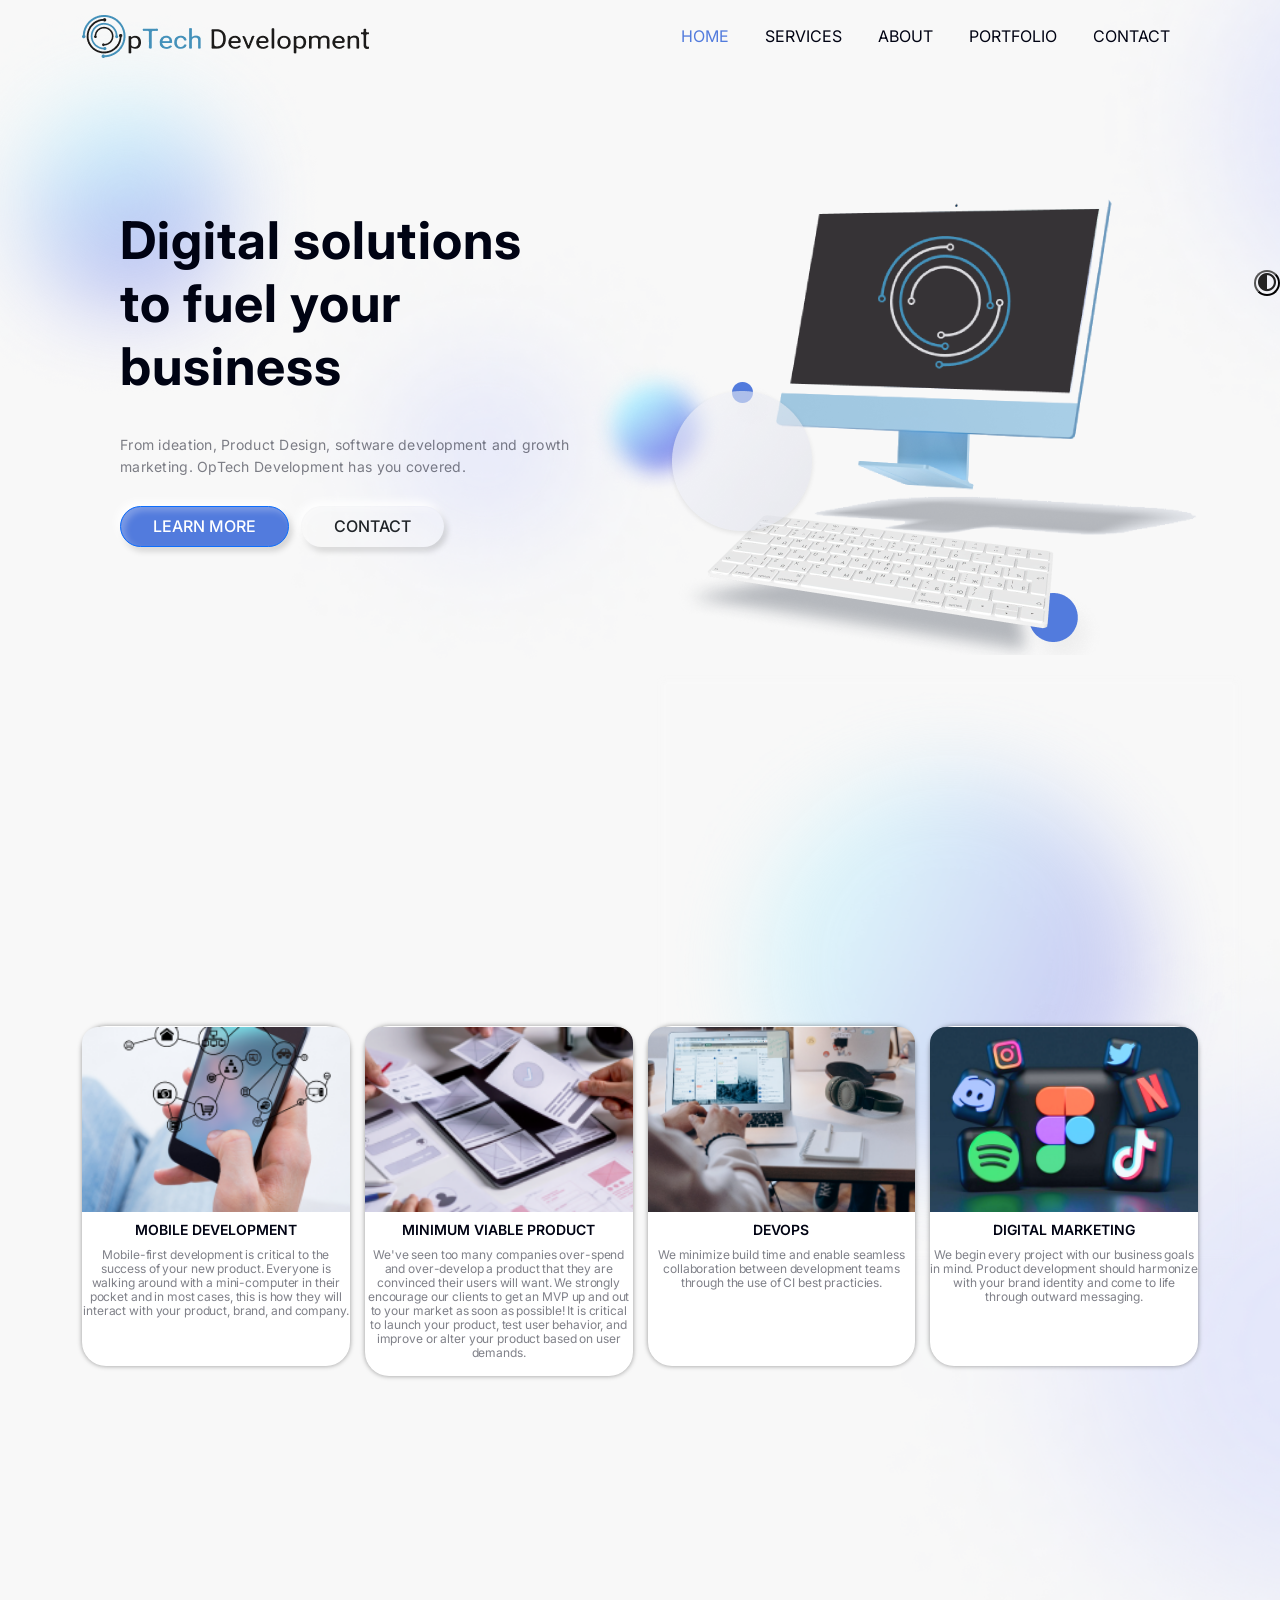
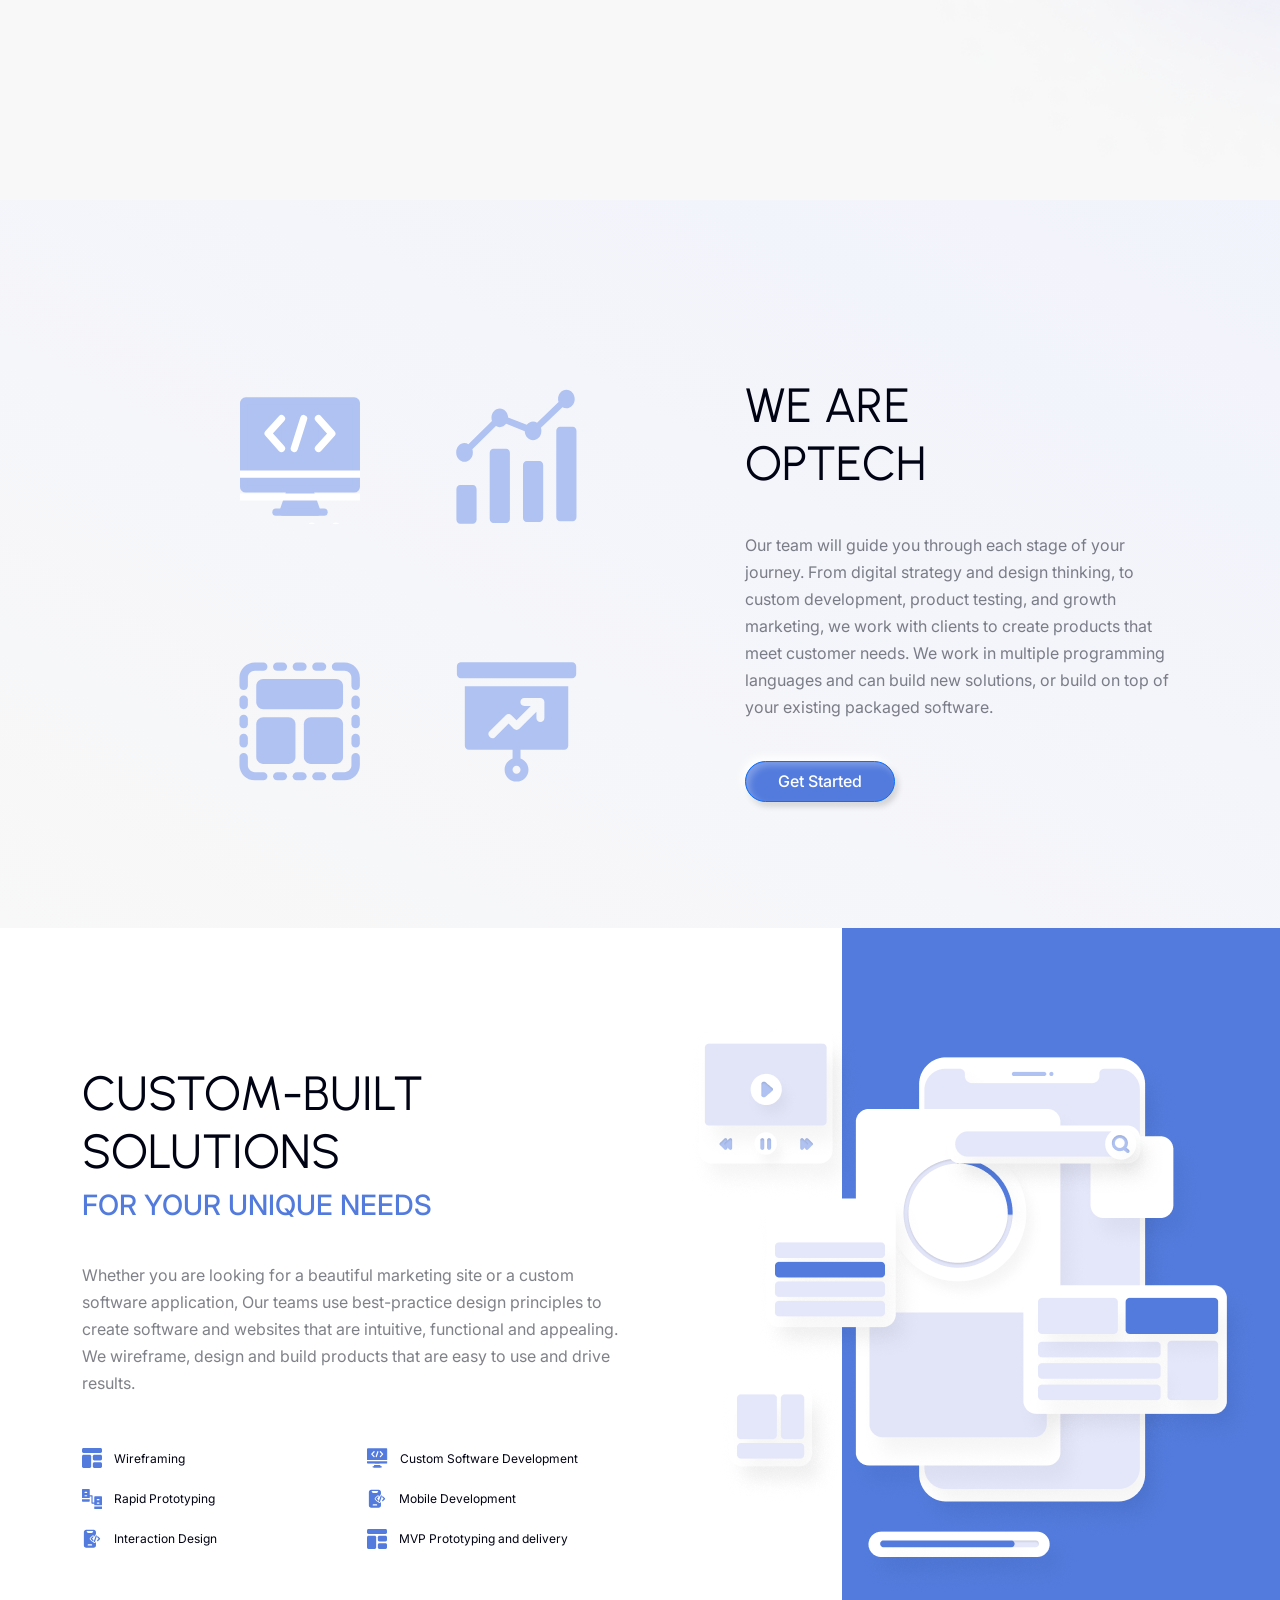
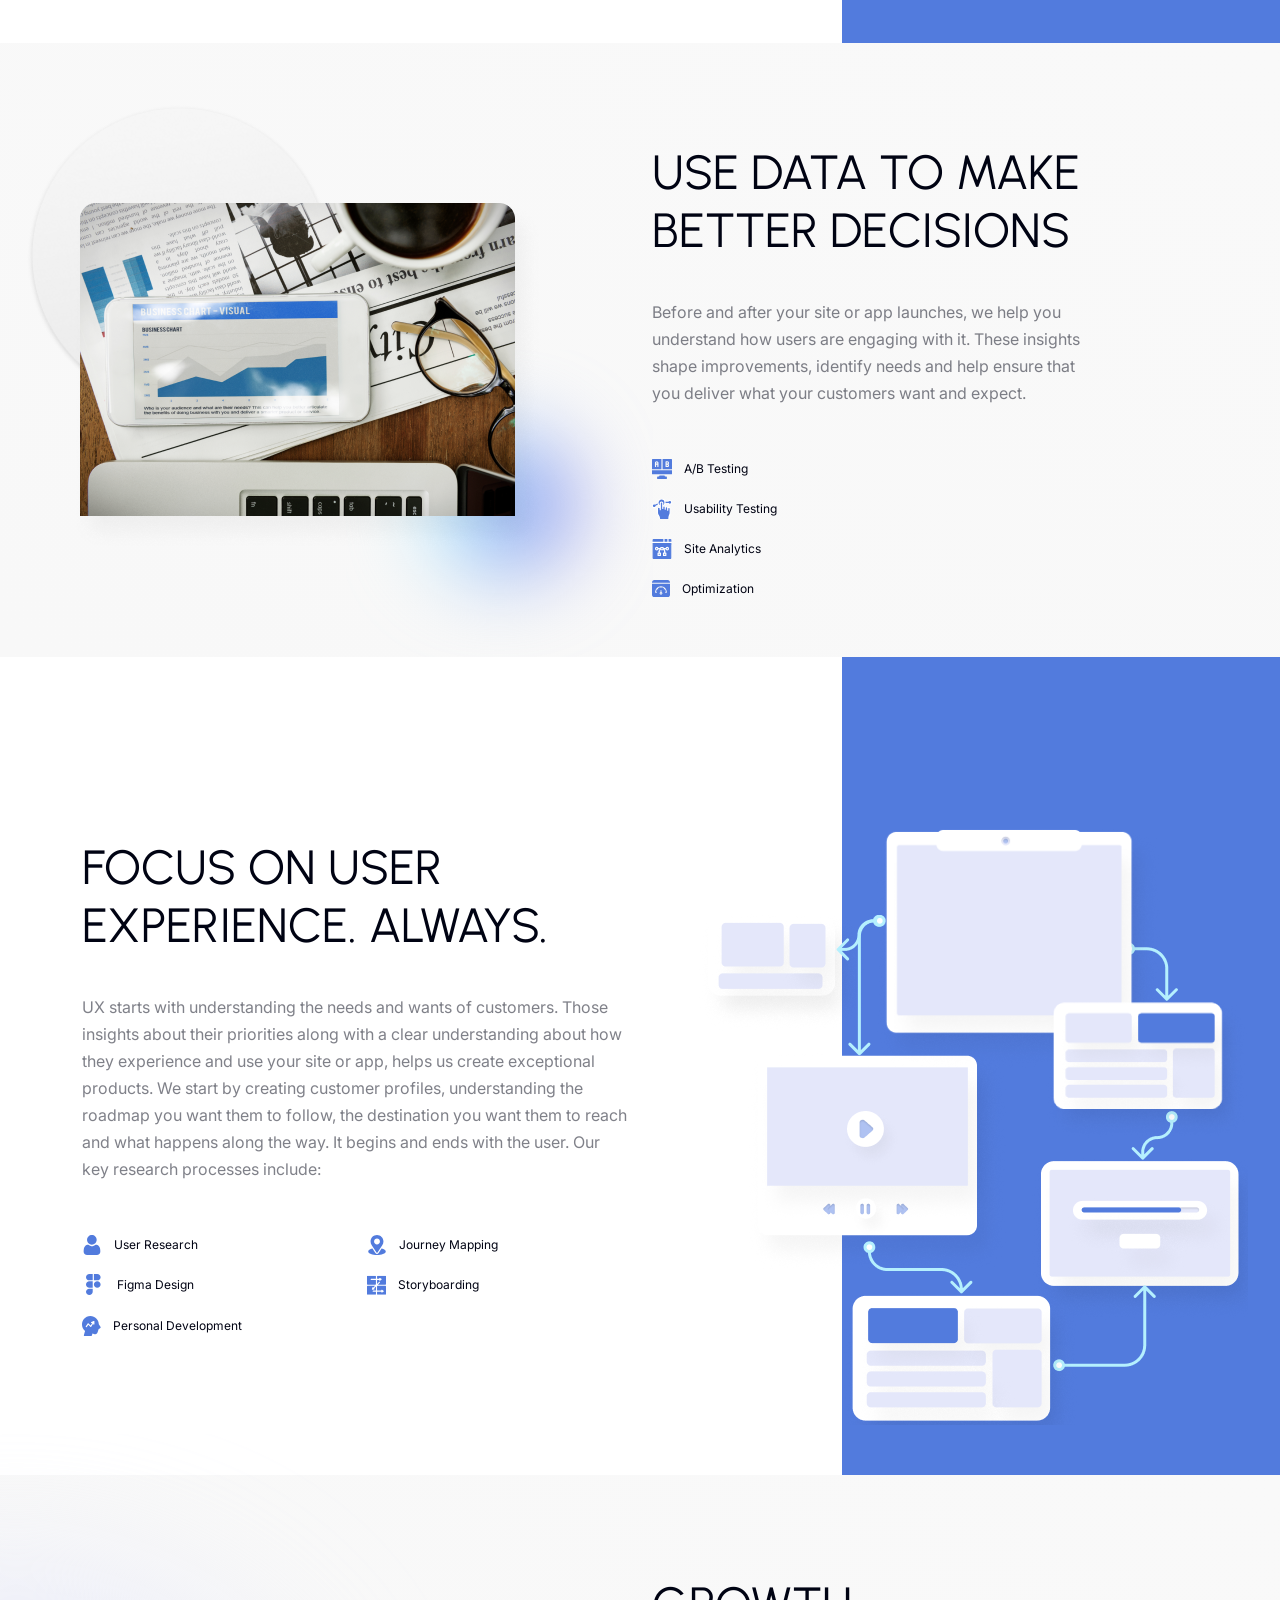
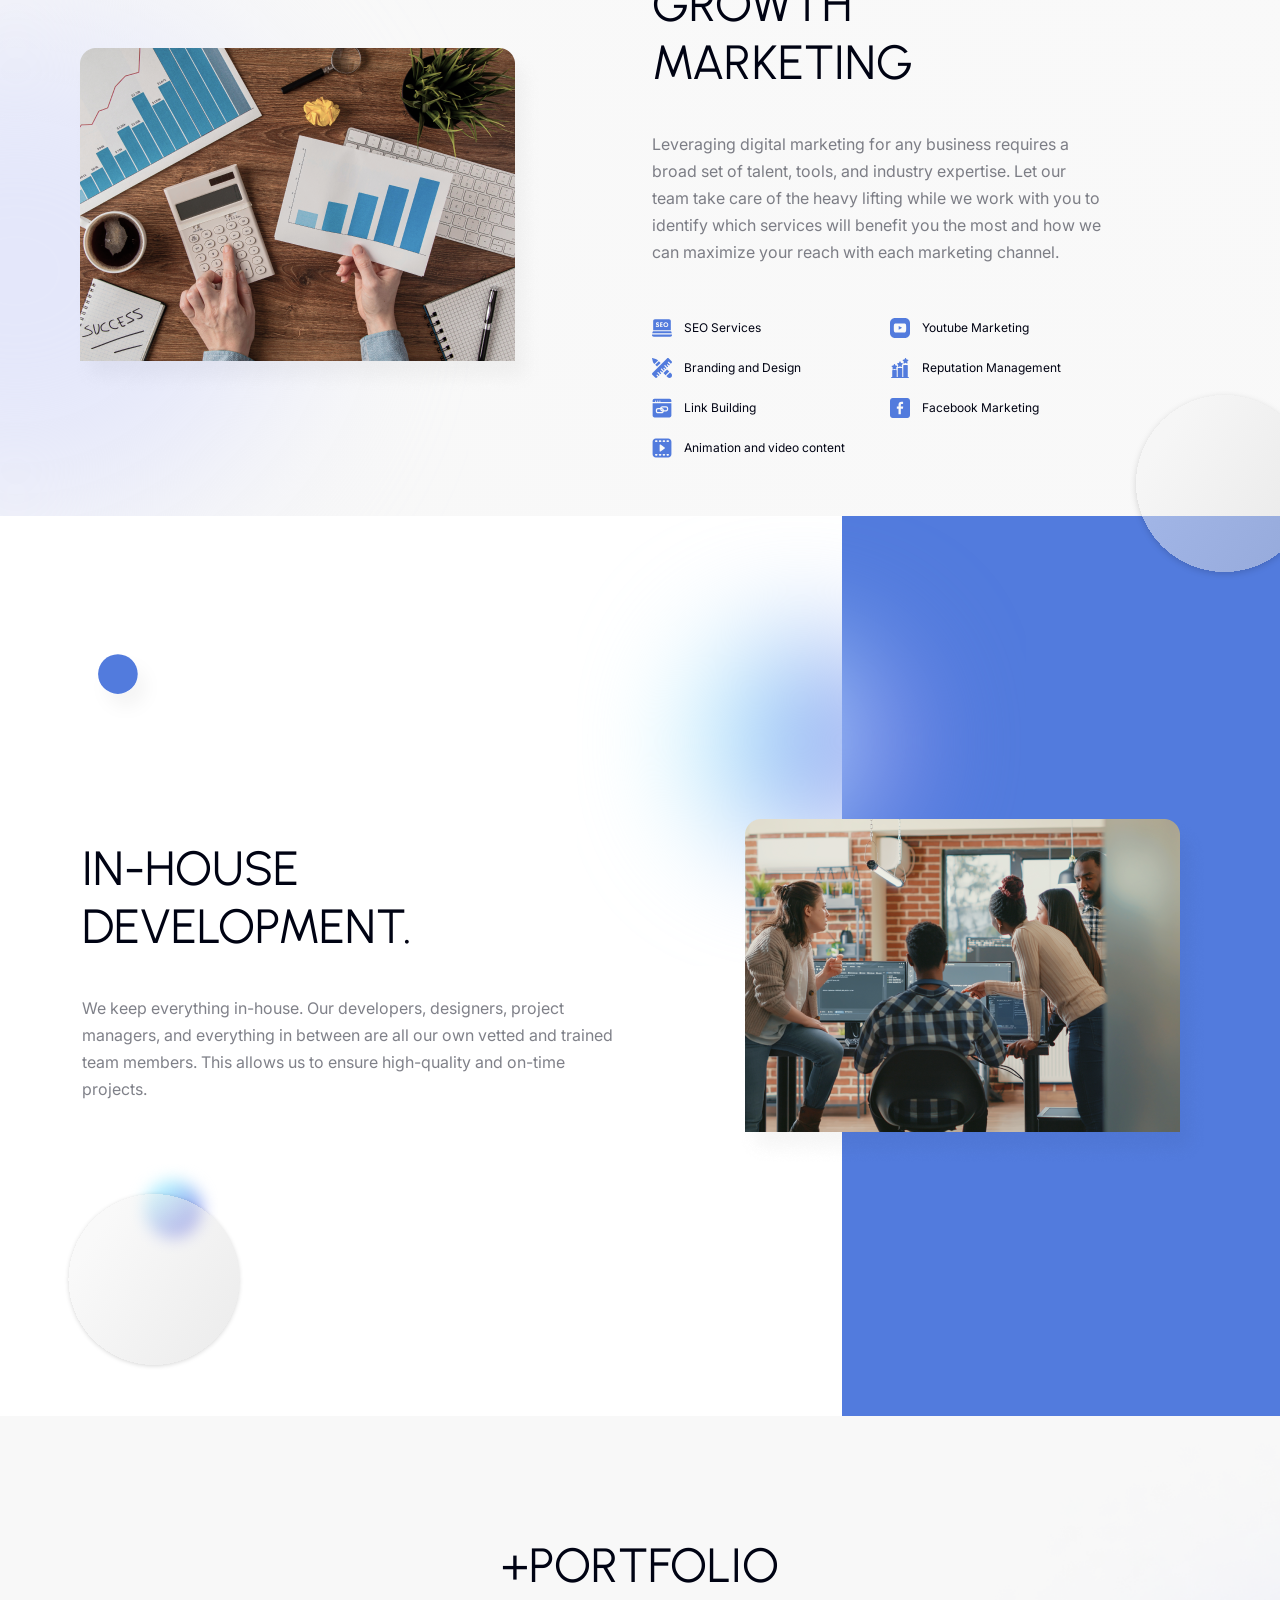
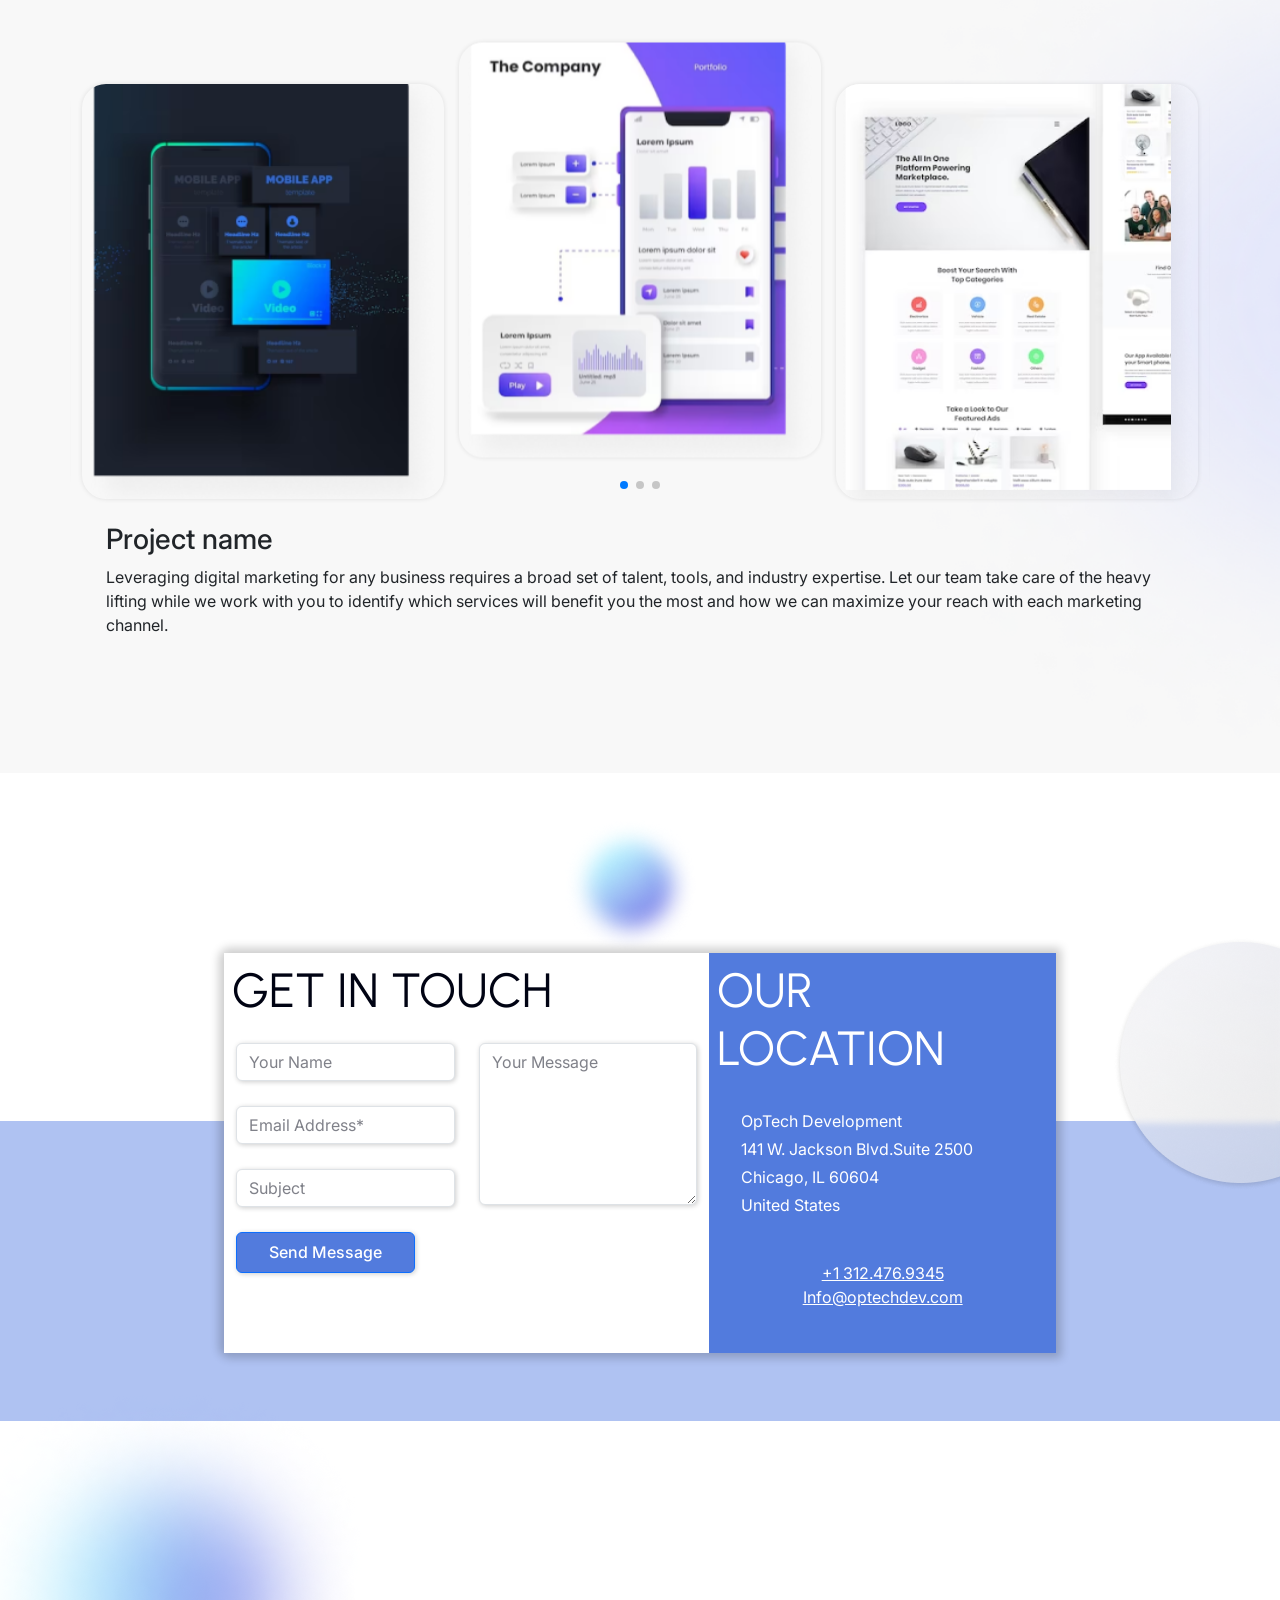
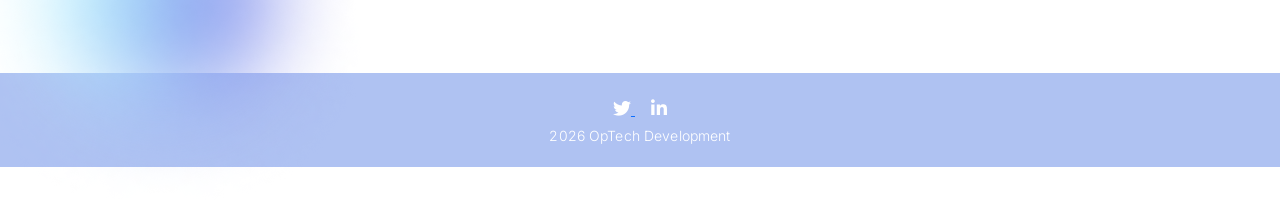
==== commit 3a77de0c: "dark/light theme toggle added" ====
--- a/index.html
+++ b/index.html
@@ -17,7 +17,7 @@
     <link rel="stylesheet" href="./assets/css/media_queries.css">
   </head>
   <body data-bs-spy="scroll" data-bs-target="#navbar-example">
-      
+    <button id="inverseColors" class="position-fixed" data-bs-toggle="tooltip" data-bs-title="Toggle Dark/Light Theme Effect" data-bs-animation="true"><i class="fa-solid fa-circle-half-stroke" style="color: #232323"></i></button>  
     <nav class="navbar navbar-expand-lg bg-transparent-transition navbar-light fixed-top container-fluid">
       <div class="container">
         <a class="navbar-brand" href="#"><img src="./assets/images/OpTech-logo.png" alt=""></a>
@@ -509,7 +509,7 @@
       <div class="contact-top-section"></div>
       <div class="contact-bottom-section"></div>
       <div class="contact-form-div">
-        <div class="row">
+        <div class="row mx-0">
           <div class="col-md-7 p-2" style="background-color: #FFFFFF;">  
             <h3 class="title text-uppercase mb-4">get in touch</h3>
             <form action="" class="px-1 mb-0 col-lg-8 contact-form">
--- a/assets/css/custom_styles.css
+++ b/assets/css/custom_styles.css
@@ -7,11 +7,35 @@
 body, html {
     height: 100%;
     font-family: 'Inter', sans-serif !important;
+    scroll-behavior: smooth;
 /*    background-color: #f88;*/
 }
-
+.inverse-class {
+  -webkit-filter: invert(100%) !important;
+  -moz-filter: invert(100%) !important;
+  -o-filter: invert(100%) !important;
+  -ms-filter: invert(100%) !important; 
+}
 body{
 /*    background-color: #8f8;*/
+}
+
+#inverseColors {
+  top: 30%;
+  right: 0%;
+  z-index: +2;
+  text-decoration: none;
+  border-radius: 100%;
+  height: 26px;
+  width: 26px;
+  display: flex;
+  justify-content: center;
+  align-items: center;
+  background-color: transparent;
+}
+
+#inverseColors i{
+  font-size: 18px;
 }
 
 /*animations*/
@@ -565,7 +589,7 @@
   }
 
   .contact-form{
-    background-color: #F8F8F8;
+/*    background-color: #F8F8F8;*/
     width: 100%;
   }
 
--- a/assets/css/media_queries.css
+++ b/assets/css/media_queries.css
@@ -1,5 +1,11 @@
 
 @media screen and (width < 992px){
+	
+
+	nav{
+		background: #fff !important;
+	}
+
 	.pl-50px{
 		padding-left: 0;
 	}
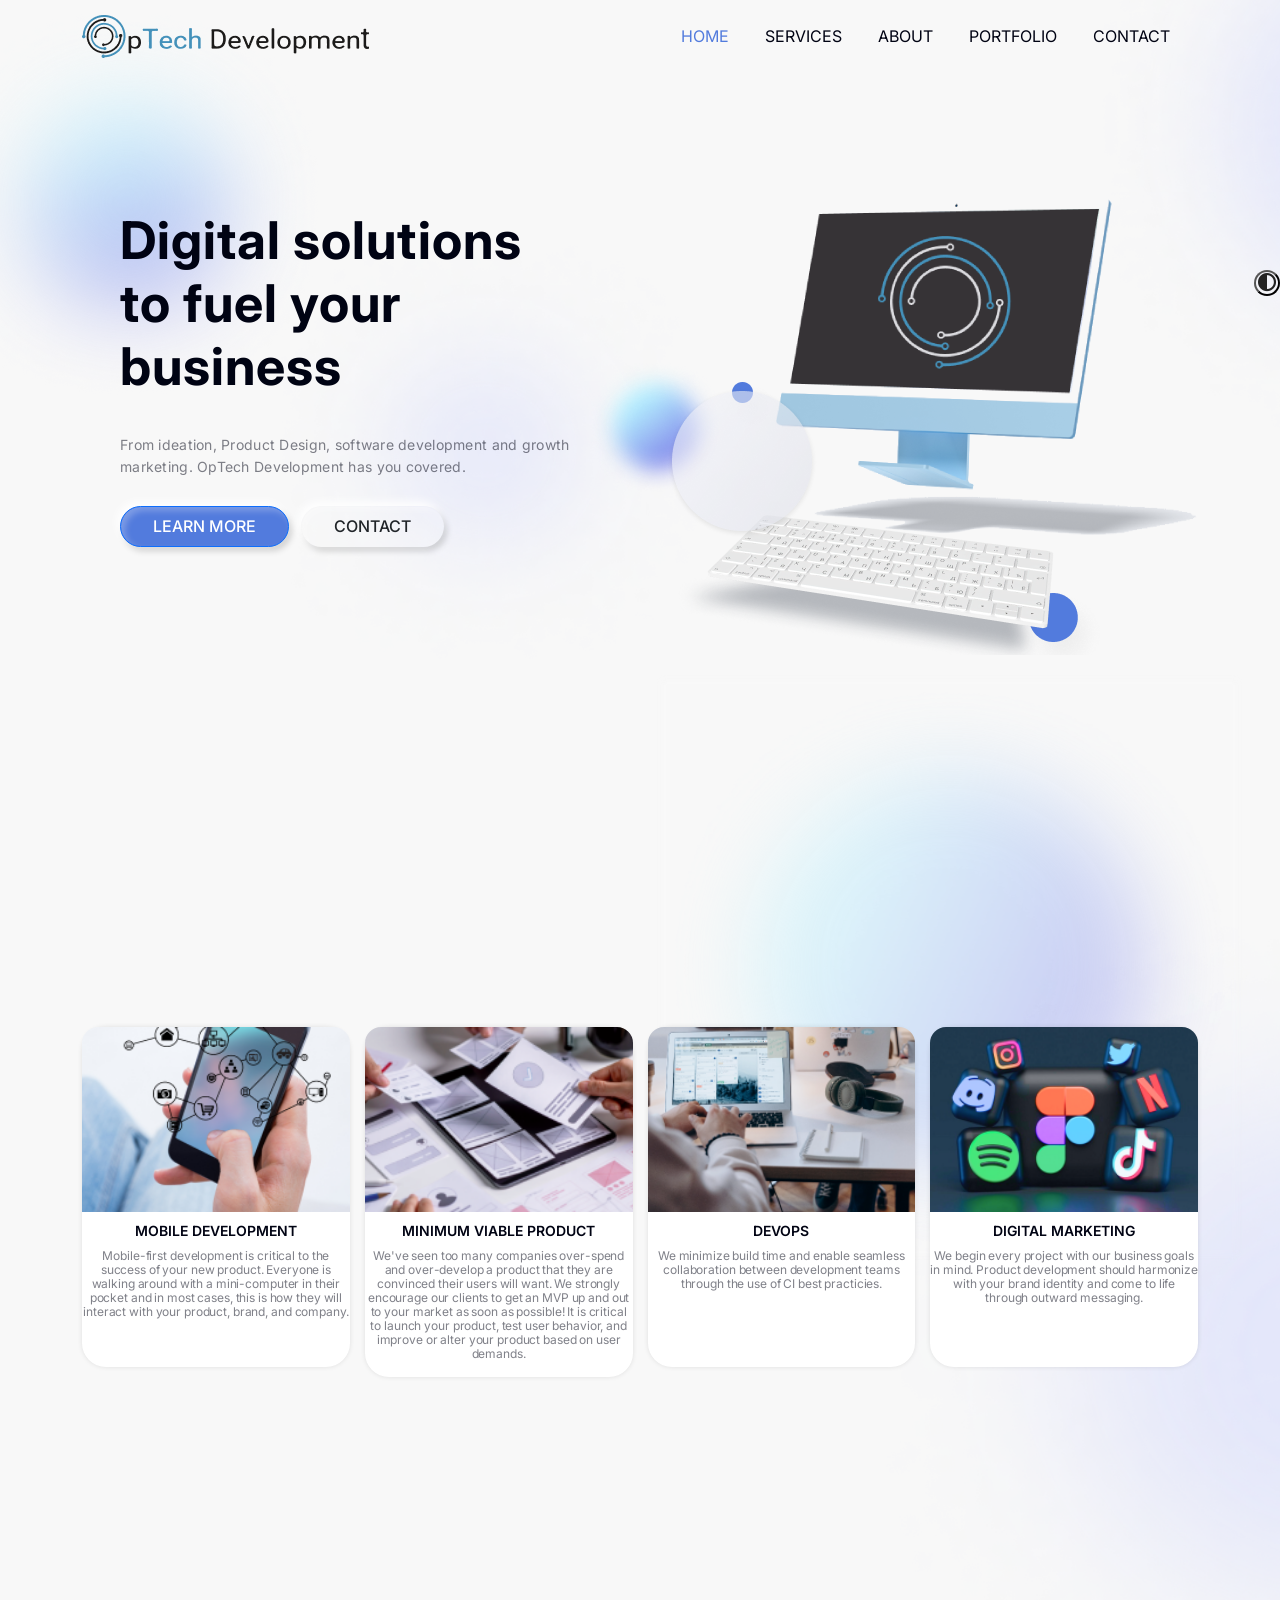
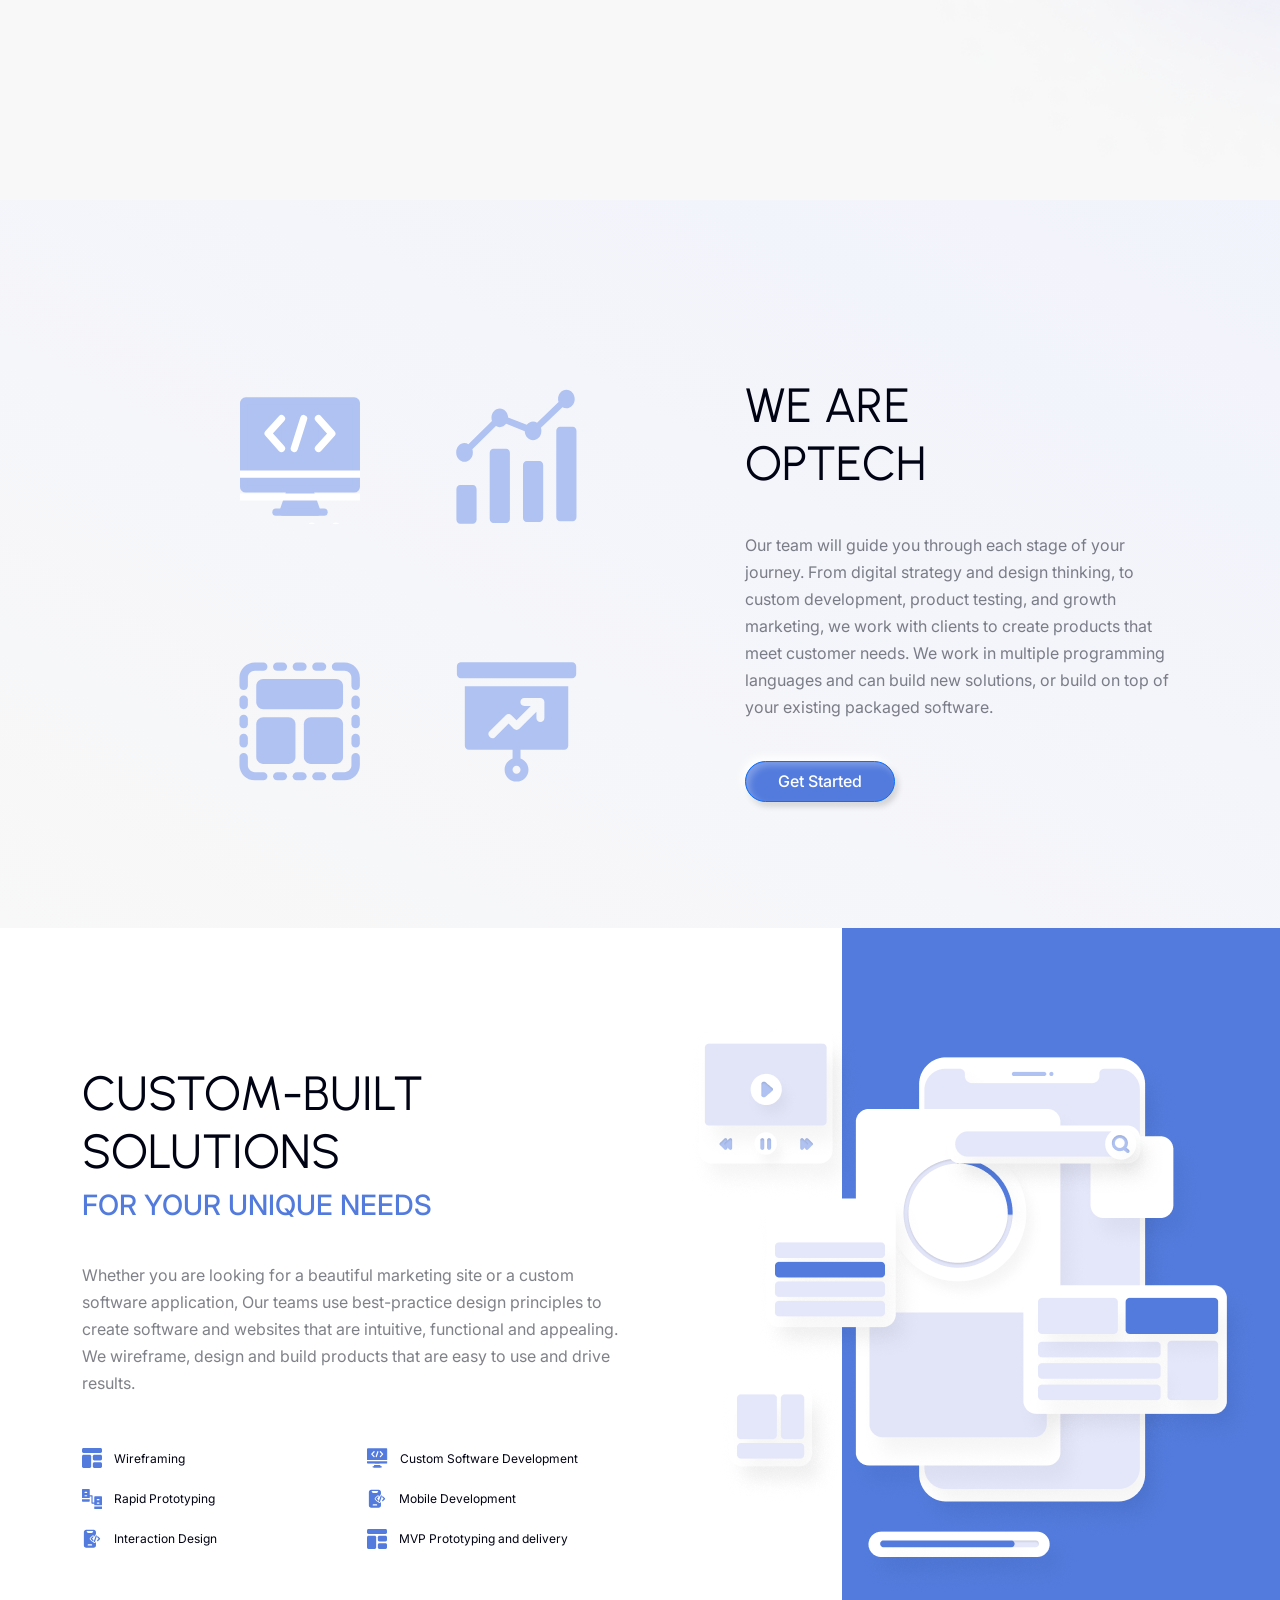
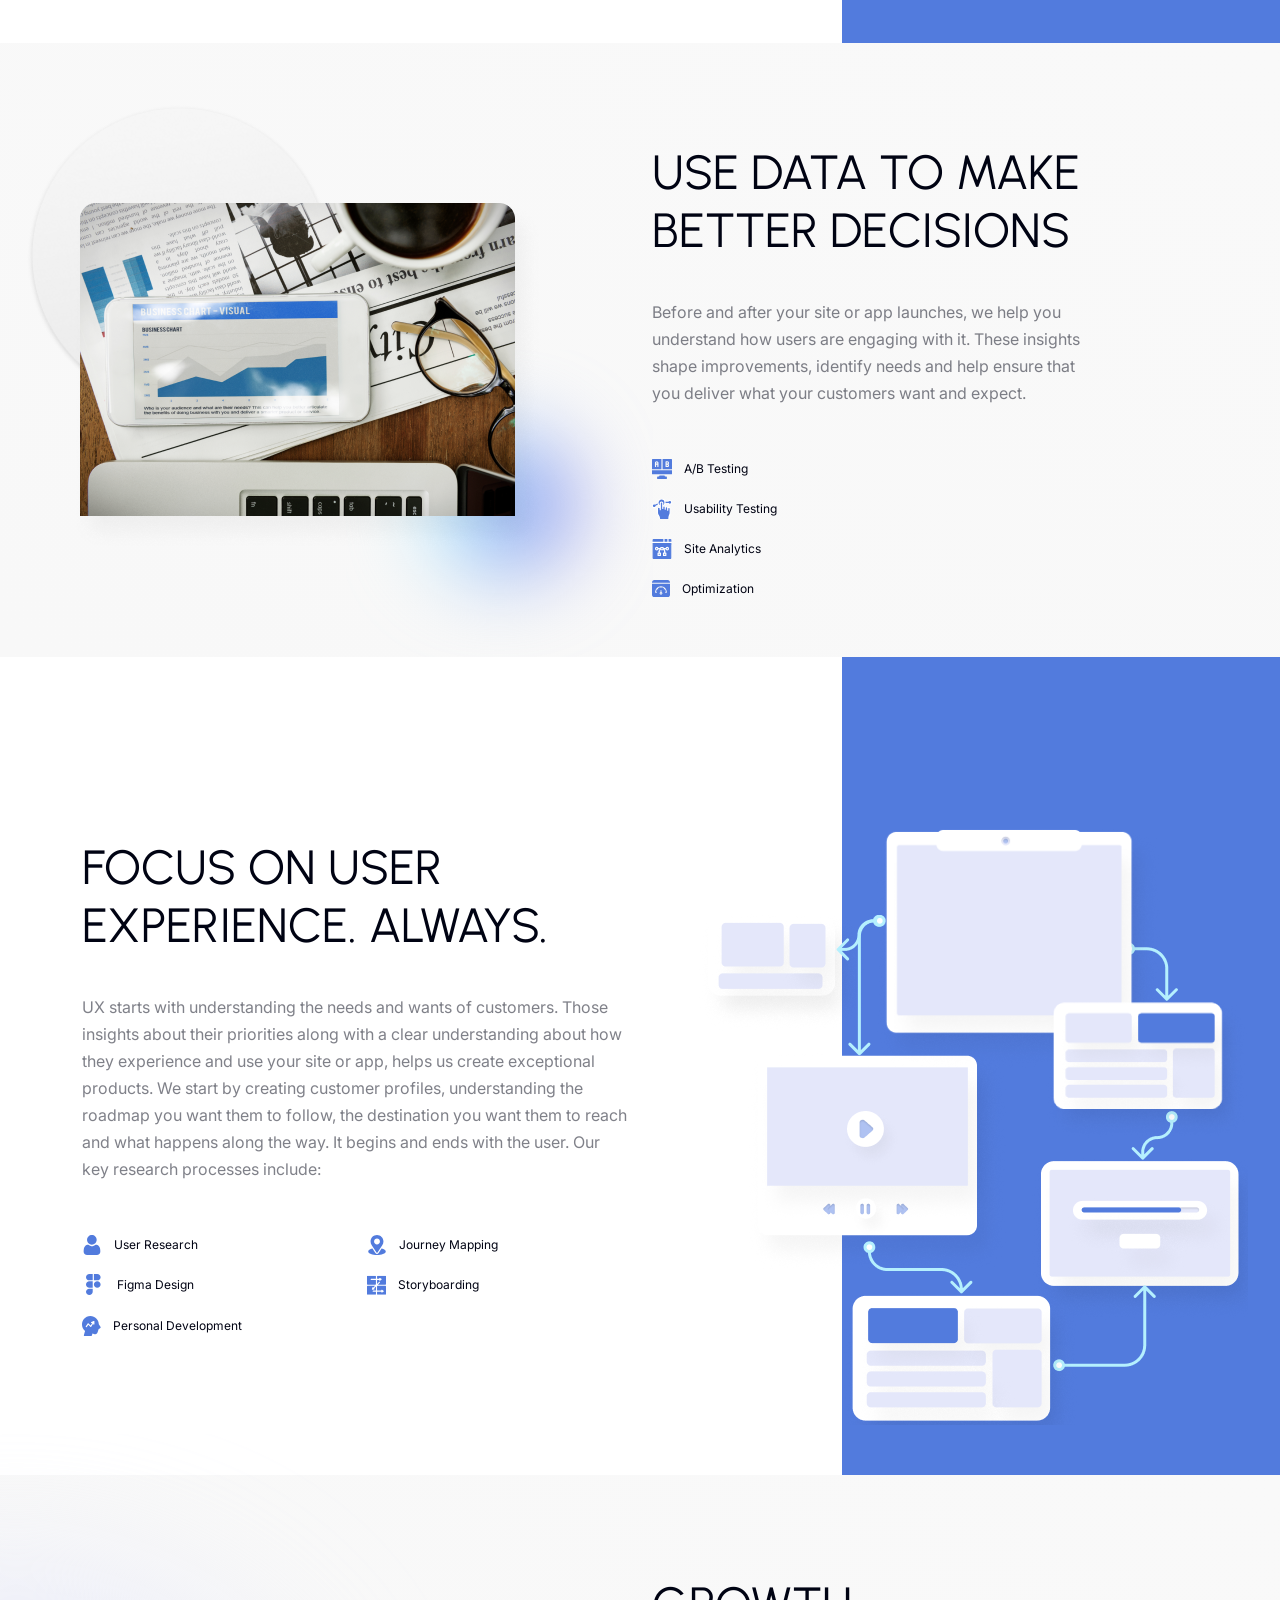
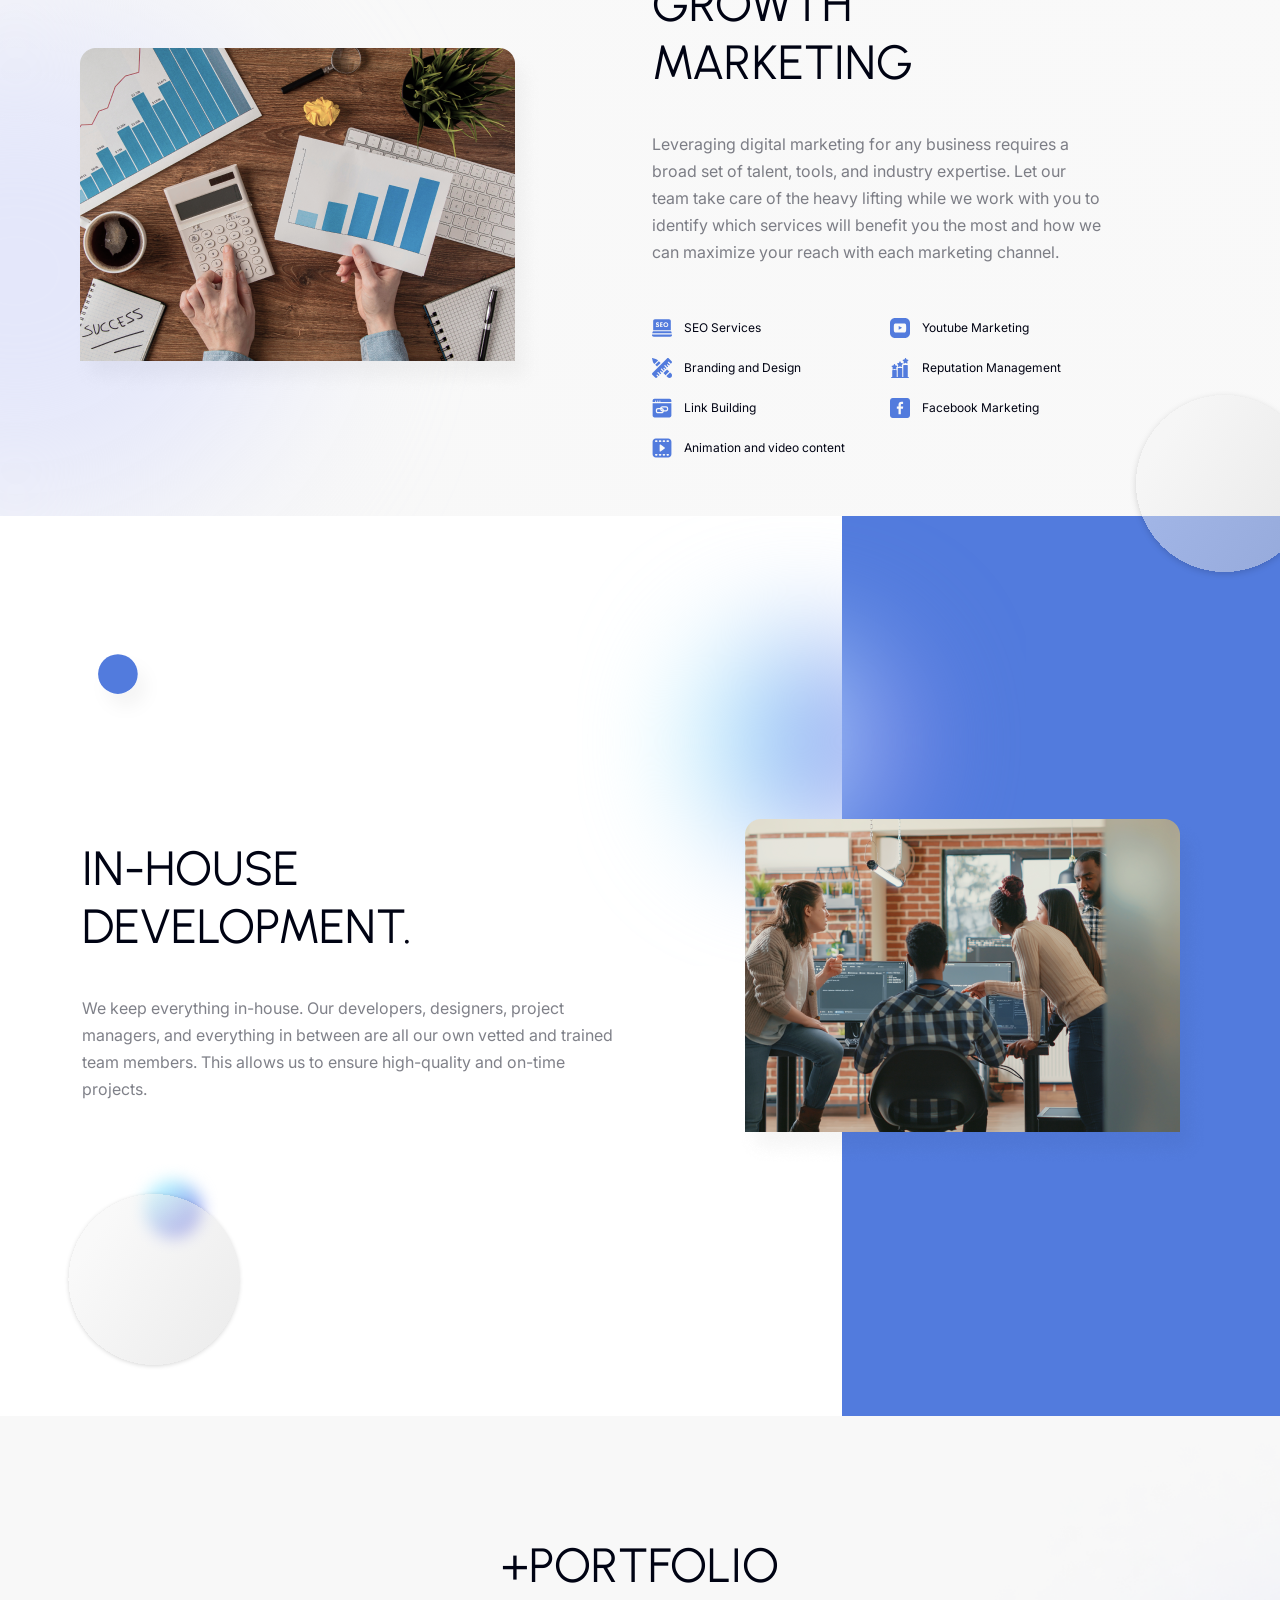
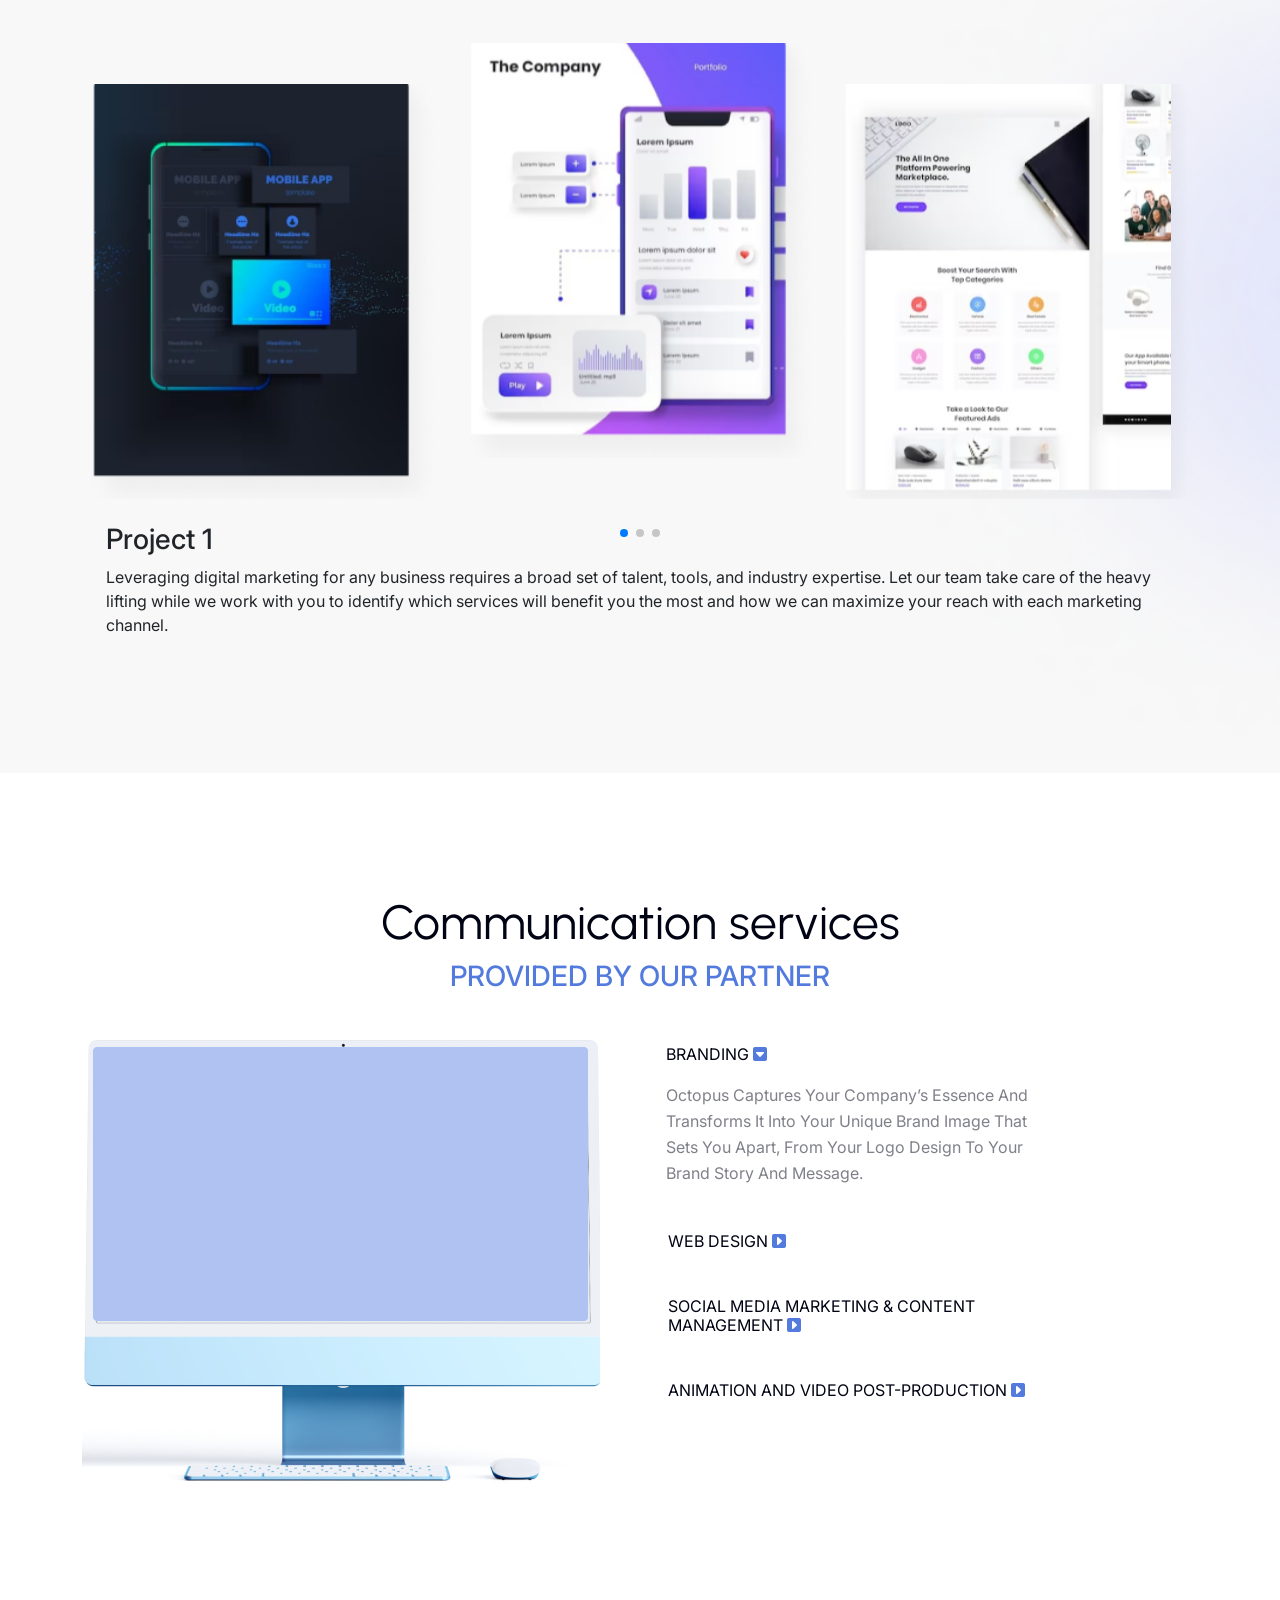
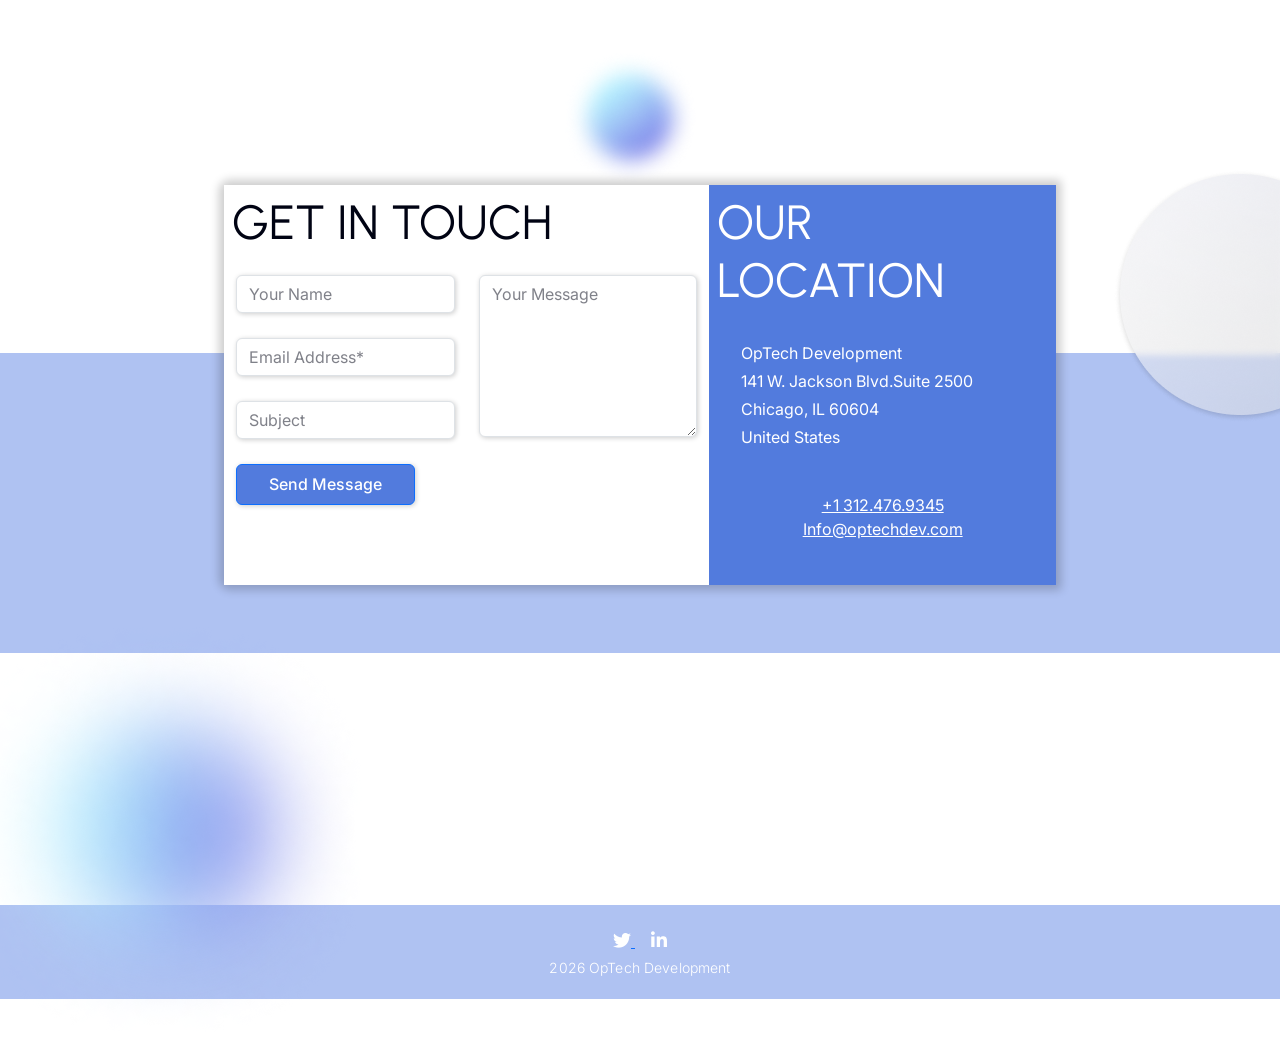
==== commit f0aa03df: "Custom made communication services section with dynamic image change and made it mobile friendly Mad" ====
--- a/index.html
+++ b/index.html
@@ -62,7 +62,7 @@
               <a href="#" class="btn text-uppercase">CONTACT</a>
             </div>
           </div>
-          <div class="col-lg-6 d-flex justify-content-end align-items-center position-relative">
+          <div class="col-lg-6 d-none d-lg-flex justify-content-end align-items-center position-relative">
             <img src="./assets/images/Header_comp_img.png" alt="Logo" data-aos="fade-up" data-aos-duration="3000" class="img-fluid">
           </div>
         </div>
@@ -483,23 +483,91 @@
         <h3 class="title text-center mb-4">+PORTFOLIO</h3>
         <div class="swiper-container slider2">
             <div class="swiper-wrapper">
-                <div class="swiper-slide portfolio-img-1">
-                </div>
-                <div class="swiper-slide portfolio-img-2">
-                </div>
-                <div class="swiper-slide portfolio-img-3">
+                <div class="swiper-slide portfolio-img-1" data-title="Project 3" data-desc="Lorem ipsum, dolor sit amet consectetur adipisicing elit. Tempora illo sed consequatur repudiandae vero aliquid neque, odio libero sequi quas.">
+                </div>
+                <div class="swiper-slide portfolio-img-2" data-title="Project 1" data-desc="Leveraging digital marketing for any business requires a broad set of talent, tools, and industry expertise. Let our team take care of the heavy lifting while we work with you to identify which services will benefit you the most and how we can maximize your reach with each marketing channel.">
+                </div>
+                <div class="swiper-slide portfolio-img-3" data-title="Project 2" data-desc="Lorem ipsum dolor, sit amet consectetur adipisicing elit. Omnis quaerat odio perspiciatis odit vitae optio consectetur maxime ducimus, veniam consequatur. Nulla eos cumque nam non cupiditate libero laborum beatae consequatur incidunt repudiandae eveniet autem repellat eius fugit commodi, nobis quaerat!">
+
                 </div>
             </div>
            <div class="swiper-pagination"></div>
         </div>
        
         <div class="d-flex flex-column justify-content-center align-items-start px-4 mt-4">
-            <h3 class="swiper-content-heading">Project name</h3>
+            <h3 class="swiper-content-heading" id="swiper_dynamic_title">Project 1</h3>
             <p class="swiper-content" id="swiper_dynamic_content">
                 Leveraging digital marketing for any business requires a broad set of talent, tools, and industry expertise. Let our team take care of the heavy lifting while we work with you to identify which services will benefit you the most and how we can maximize your reach with each marketing channel.
             </p>
         </div>
       </div>
+    </section>
+
+    <section id="communicationServices" class="position-relative rts-section-gap container-fluid py-100t-50b">
+      <div class="container">
+        <div class="row">
+            <div class="title-area">
+                            
+                <h3 class="title text-center" data-sal-delay="200" data-sal="slide-up" data-sal-duration="800">
+                    Communication services
+                </h3>
+            </div>
+            <span class="text-uppercase d-flex justify-content-center align-items-center" data-sal-delay="150" data-sal="slide-up" data-sal-duration="800">provided by our partner</span>
+
+        </div>
+      </div>
+      <div class="container">
+          <div class="row">
+              
+              <div class="col-lg-6">
+                  <div class="tab-content service-tab-h4-right" id="nav-tabContent">
+                      <div class="tab-pane fade show active" id="nav-branding" role="tabpanel" aria-labelledby="nav-branding-tab">
+                          <div class="thumbnail" data-sal-delay="150" data-sal="zoom-in" data-sal-duration="800">
+                              <img src="assets/images/communications-services-comp-img_1.png" alt="thumbnail" style="">
+                          </div>
+                      </div>
+                      <div class="tab-pane fade" id="nav-web-design" role="tabpanel" aria-labelledby="nav-web-design-tab">
+                          <div class="thumbnail" data-sal-delay="150" data-sal="zoom-in" data-sal-duration="800">
+                              <img src="assets/images/communications-services-web-design-img.png" alt="thumbnail">
+                          </div>
+                      </div>
+                      <div class="tab-pane fade" id="nav-social-marketing" role="tabpanel" aria-labelledby="nav-social-marketing-tab">
+                          <div class="thumbnail" data-sal-delay="150" data-sal="zoom-in" data-sal-duration="800">
+                              <img src="assets/images/communications-services-social-media-img.png" alt="thumbnail">
+                          </div>
+                      </div>
+                      <div class="tab-pane fade" id="nav-animation" role="tabpanel" aria-labelledby="nav-animation-tab">
+                          <div class="thumbnail" data-sal-delay="150" data-sal="zoom-in" data-sal-duration="800">
+                              <img src="assets/images/communications-services-animation-video-img.png" alt="thumbnail">
+                          </div>
+                      </div>
+                  </div>
+              </div>
+              <div class="col-lg-6">
+                  <nav class="service-tab-h4">
+                      <div class="nav nav-tabs" id="nav-tab" role="tablist">
+                          <button class="nav-link active" id="nav-branding-tab" data-bs-toggle="tab" data-bs-target="#nav-branding" type="button" role="tab" aria-controls="nav-branding" aria-selected="true">
+                              <span class="btn-span">Branding <b><i class="fa-solid fa-square-caret-down dropdown-tab-pane" id="nav-branding-tab_fa" style="color: var(--custom-primary);"></i></b></span>
+                              <span>Octopus captures your company’s essence and transforms it into your unique brand image that sets you apart, from your logo design to your brand story and message.</span>
+                          </button>
+                          <button class="nav-link" id="nav-web-design-tab" data-bs-toggle="tab" data-bs-target="#nav-web-design" type="button" role="tab" aria-controls="nav-web-design" aria-selected="false">
+                              <span class="btn-span">Web Design <b><i class="fa-solid fa-square-caret-right dropdown-tab-pane" id="nav-web-design-tab_fa" style="color: var(--custom-primary);"></i></b></span>
+                              <span>Vestibulum scelerisque aliquam cum donec arcu posuere curabitur duis venenatis hendrerit eleifend luctus</span>
+                          </button>
+                          <button class="nav-link" id="nav-social-marketing-tab" data-bs-toggle="tab" data-bs-target="#nav-social-marketing" type="button" role="tab" aria-controls="nav-social-marketing" aria-selected="false">
+                              <span class="btn-span">SOCIAL MEDIA MARKETING & Content management <b><i class="fa-solid fa-square-caret-right dropdown-tab-pane" id="nav-social-marketing-tab_fa" style="color: var(--custom-primary);"></i></b></span>
+                              <span>Vestibulum scelerisque aliquam cum donec arcu posuere curabitur duis venenatis hendrerit eleifend luctus</span>
+                          </button>
+                          <button class="nav-link" id="nav-animation-tab" data-bs-toggle="tab" data-bs-target="#nav-animation" type="button" role="tab" aria-controls="nav-animation" aria-selected="false">
+                              <span class="btn-span">ANIMATION AND VIDEO POST-PRODUCTION <b><i class="fa-solid fa-square-caret-right dropdown-tab-pane" id="nav-animation-tab_fa" style="color: var(--custom-primary);"></i></b></span>
+                              <span>Vestibulum scelerisque aliquam cum donec arcu posuere curabitur duis venenatis hendrerit eleifend luctus</span>
+                          </button>
+                      </div>
+                  </nav>
+              </div>
+          </div>
+      </div>
+
     </section>
 
     <section id="contact" class="pt-5 px-0 container-fluid position-relative">
--- a/assets/css/custom_styles.css
+++ b/assets/css/custom_styles.css
@@ -254,10 +254,10 @@
     text-align: center;
   }
 
-  .slider2 .swiper-wrapper .swiper-slide{
+/*  .slider2 .swiper-wrapper .swiper-slide{
     box-shadow: 0px 0px 5px rgba(0, 0, 0, 0.1);
     border-radius: 24px; 
-  }
+  }*/
  
   .slider1 .swiper-wrapper .swiper-slide h1 {
     position: absolute;
@@ -277,8 +277,8 @@
     min-height: 340px;
     max-height: fit-content;
     background: #FFFFFF;
-    box-shadow: 0px 0px 5px rgba(0, 0, 0, 0.4);
-    border-radius: 24px;
+    box-shadow: 0px 0px 5px rgba(0, 0, 0, 0.1);
+    border-radius: 24px; 
     margin-top: 10%;
     margin-bottom: 10%;
     transition: transform 0.5s;
@@ -504,7 +504,7 @@
 /*Portfolio*/
     
 .swiper-horizontal > .swiper-pagination-bullets, .swiper-pagination-bullets.swiper-pagination-horizontal, .swiper-pagination-custom, .swiper-pagination-fraction {
-  bottom: 29%;
+  bottom: 24%;
   left: 0;
   width: 100%;
 }
@@ -542,6 +542,127 @@
 }
 
 /*Portfolio Ends*/
+
+/*Communication Services*/
+  
+  .bg_service-h4 {
+    background: #FFFFFF;
+    color: #222326;
+    position: relative;
+    z-index: 1;
+  }
+  .bg_service-h4 .separator {
+    position: absolute;
+    height: 1px;
+    background: #222326;
+    width: 100%;
+    display: block;
+    z-index: -1;
+  }
+
+  .service-tab-h4 {
+    padding-right: 100px;
+  }
+  @media only screen and (max-width: 767px) {
+    .service-tab-h4 {
+      padding-right: 0;
+    }
+  }
+  .service-tab-h4 .nav {
+    border: none;
+    padding-top: 40px;
+  }
+  @media only screen and (max-width: 575px) {
+    .service-tab-h4 .nav {
+      padding-top: 0;
+    }
+  }
+  .service-tab-h4 .nav button {
+    background-color: transparent;
+    border: none;
+    margin-bottom: 30px;
+    font-weight: 700;
+    text-transform: uppercase;
+    color: #000313;
+    font-size: 16px;
+    text-align: left;
+    transition: 0.3s;
+    display: block;
+    width: 100%;
+  }
+  @media only screen and (max-width: 575px) {
+    .service-tab-h4 .nav button {
+      margin-bottom: 15px;
+    }
+  }
+
+  .btn-span{
+    display: block !important;
+    width: 100%;
+  }
+
+  .service-tab-h4 .nav button span:not(.btn-span) {
+    display: none;
+    transition: 0.3s;
+    text-transform: capitalize;
+    margin-top: 15px;
+    visibility: hidden;
+    margin-left: -17px;
+  }
+
+  .service-tab-h4 .nav button[aria-selected=true] {
+    position: relative;
+    margin-left: 15px;
+    transition: 0.3s;
+    color: #000313;
+  }
+  .service-tab-h4 .nav button[aria-selected=true] span {
+    display: block;
+    font-weight: 400;
+    font-size: 16px;
+    line-height: 26px;
+    color: rgba(0, 3, 19, 0.5);
+    visibility: visible;
+    margin-left: -17px;
+  }
+  .service-tab-h4 .nav button[aria-selected=true] span.btn-span {
+    color: rgba(0,3,19,1);
+  }
+  /*
+  .service-tab-h4 .nav button[aria-selected="true"]::after {
+    content: "";
+    position: absolute;
+    right: 76%;
+    top: 17px;
+    height: 8px;
+    width: 8px;
+    border-radius: 50%;
+    background: var(--custom-primary);
+  }*/
+
+  .service-tab-h4 .nav button:last-child {
+    margin-bottom: 0;
+  }
+  .service-tab-h4 .nav button:hover {
+    border: none;
+  }
+  .service-tab-h4 .nav button:focus {
+    border: none;
+  }
+  .service-tab-h4 .nav button.active {
+    background-color: transparent !important;
+    border: none;
+  }
+
+  .service-tab-h4-right .thumbnail {
+    padding-top: 45px;
+    transition: 0.3s;
+  }
+  .service-tab-h4-right .thumbnail:hover {
+    transform: scale(0.95);
+  }
+
+/*Communication Services Ends*/
 
 /* Contact Section */
 
--- a/assets/css/media_queries.css
+++ b/assets/css/media_queries.css
@@ -1,6 +1,21 @@
 
 @media screen and (width < 992px){
-	
+	#about.py-100t-50b, #service.py-100t-50b {
+		padding-top: 0;
+		padding-bottom: 10px;
+	}
+
+	#service{
+		min-height: 10vh;
+	}
+/*
+	#home.py-100t-50b {
+		padding-bottom: 0;
+	}
+*/
+	.hero-image {
+		min-height: 10vh;
+	}
 
 	nav{
 		background: #fff !important;
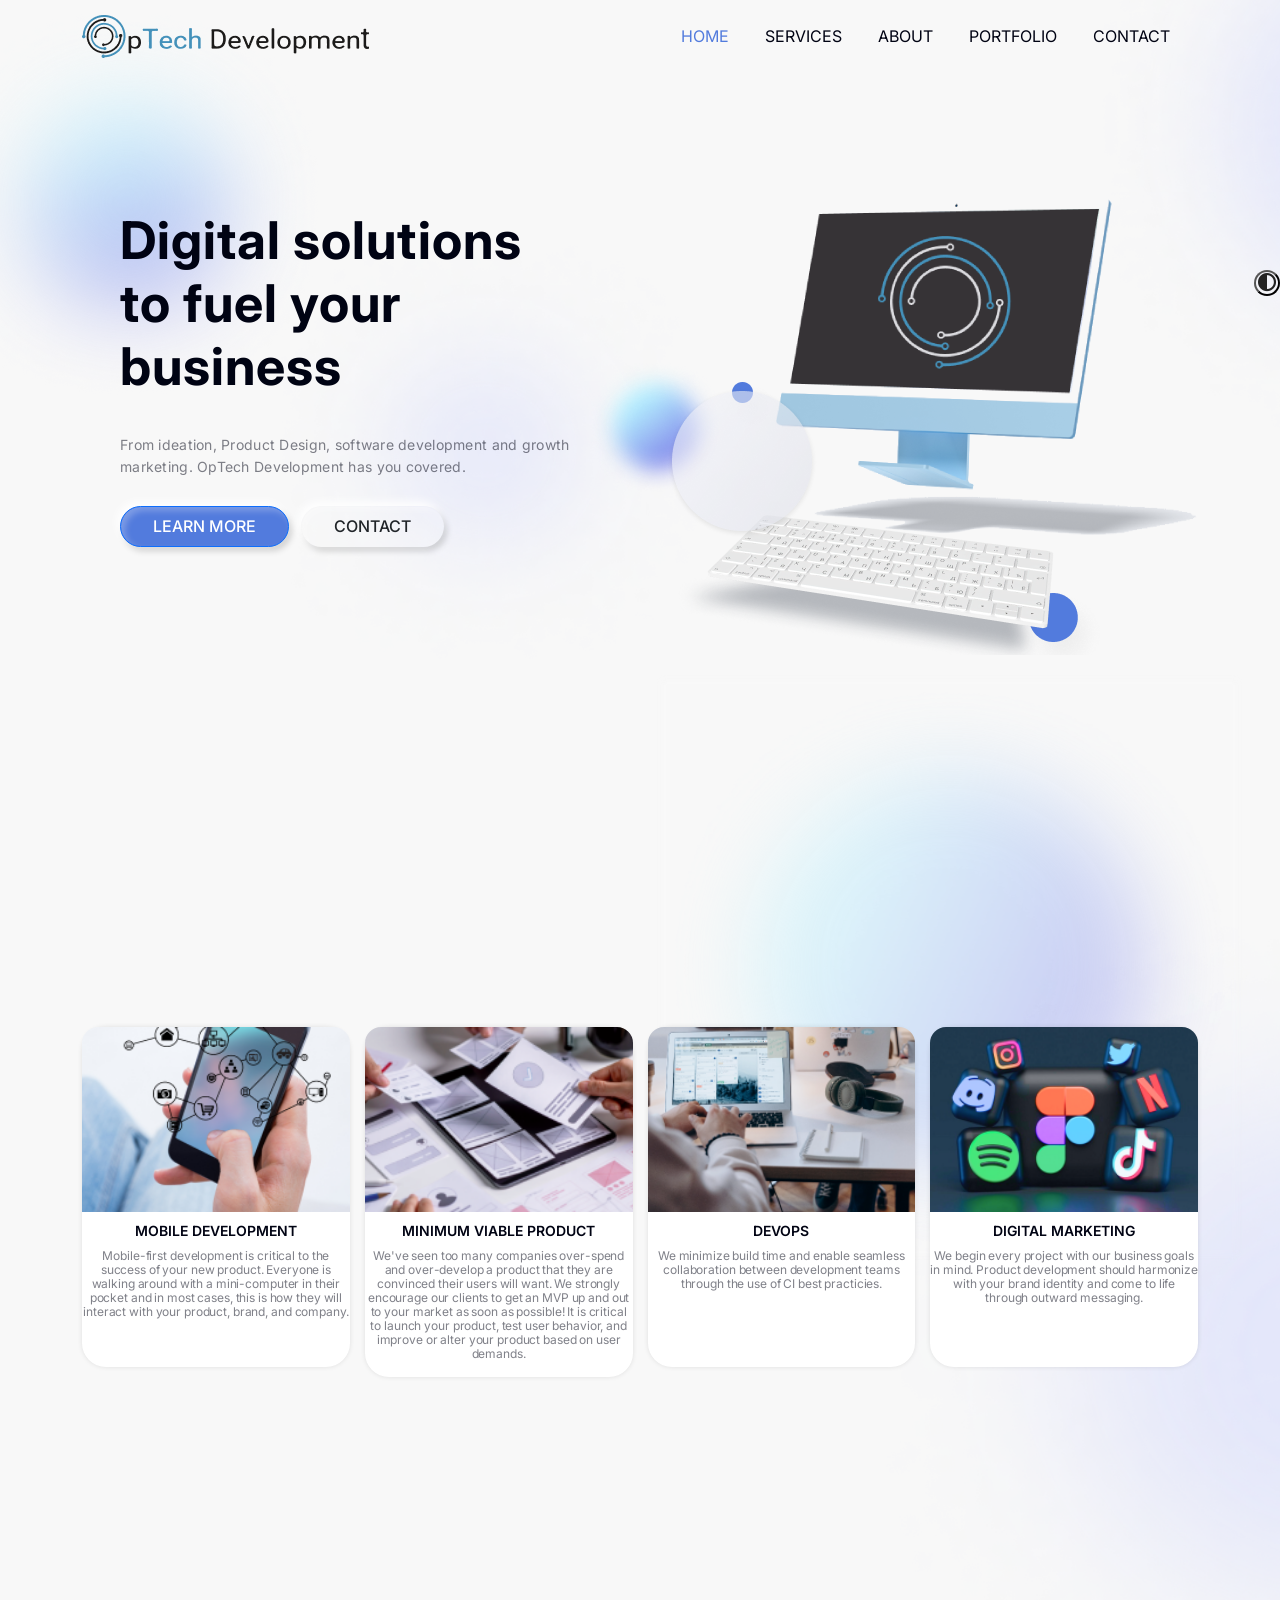
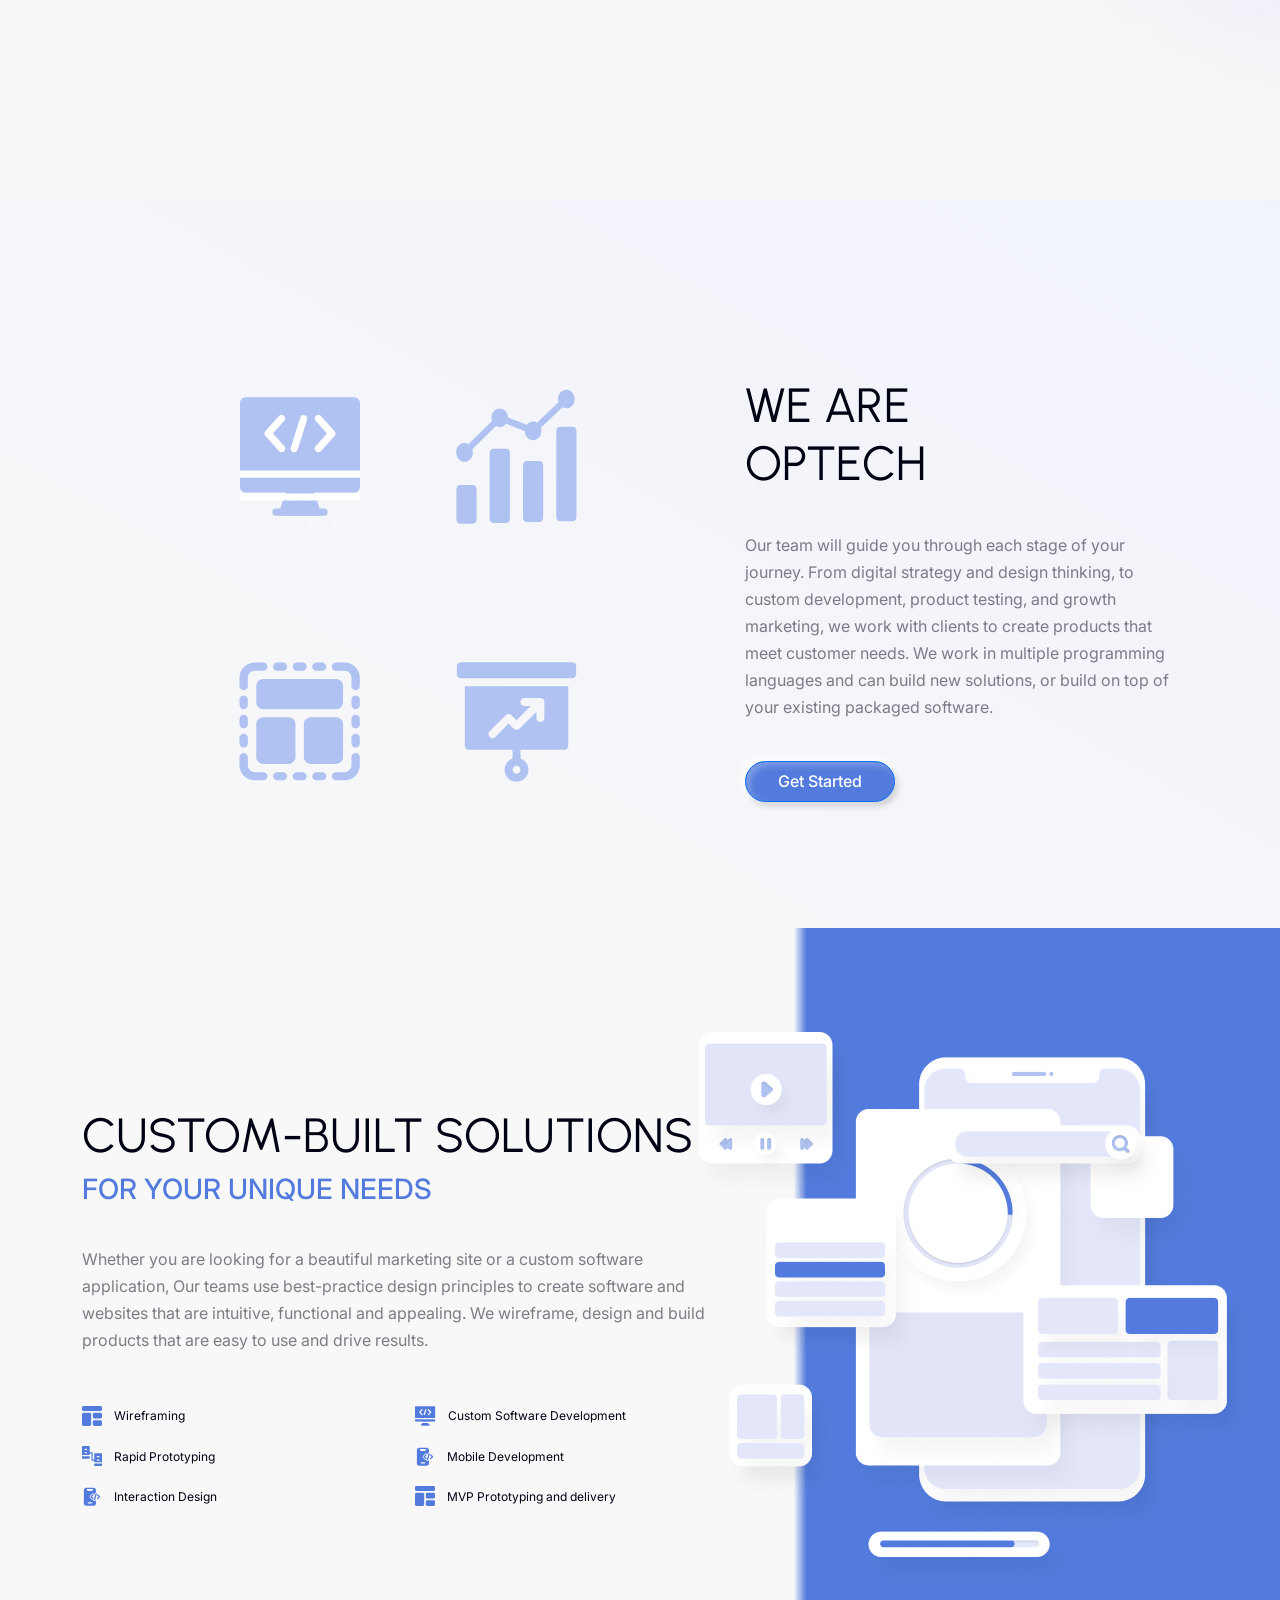
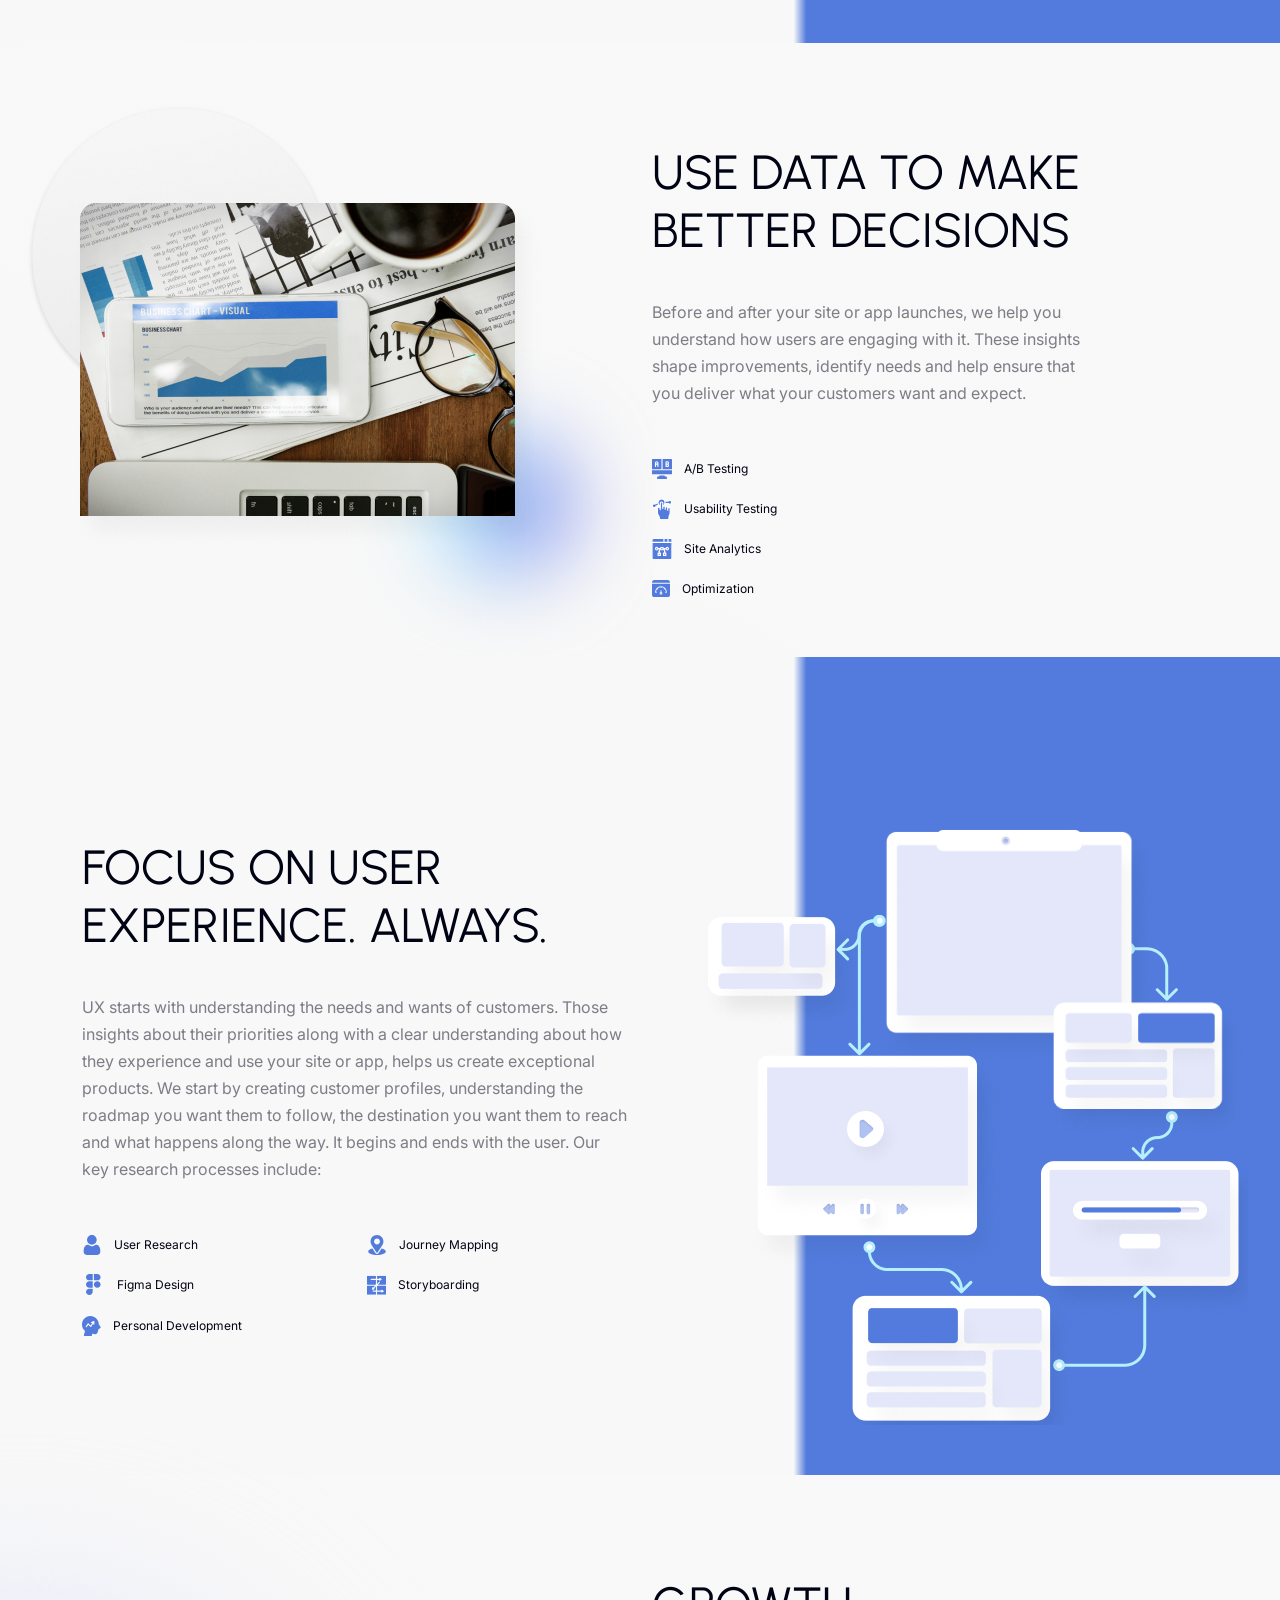
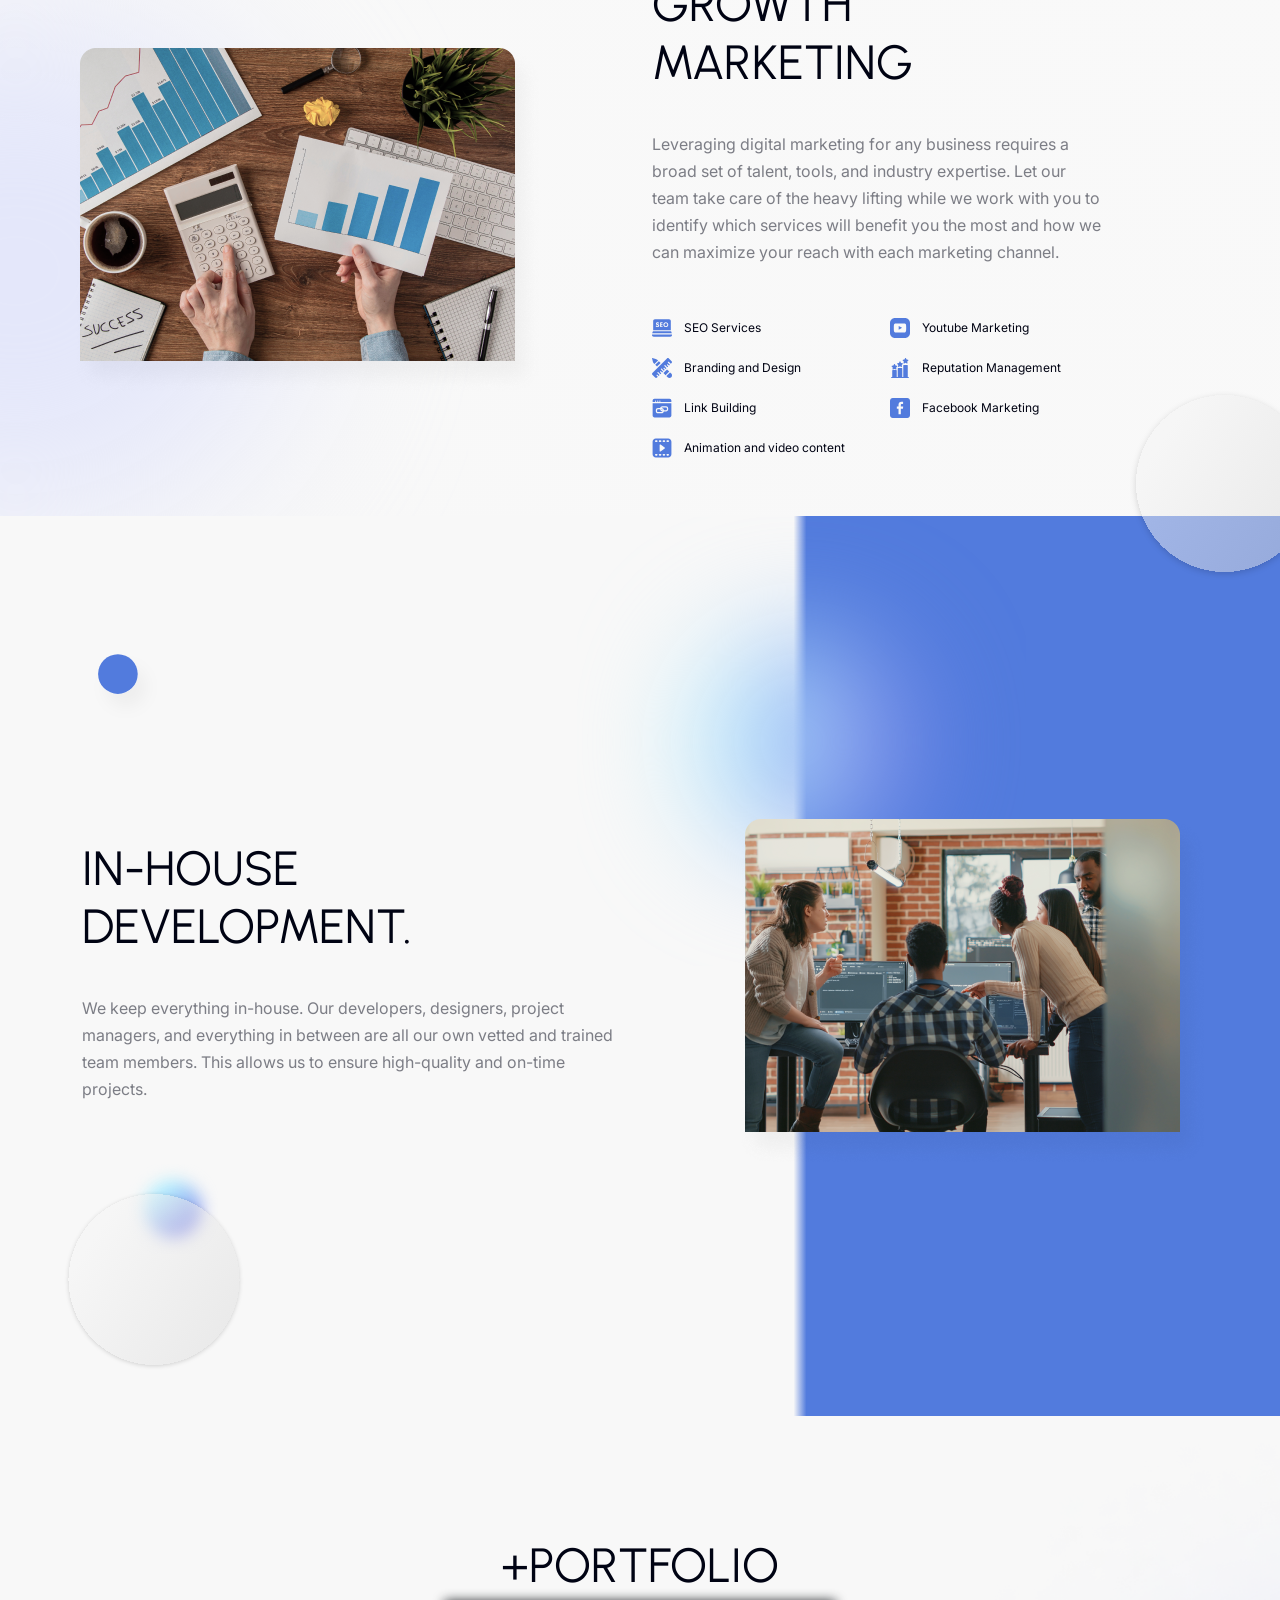
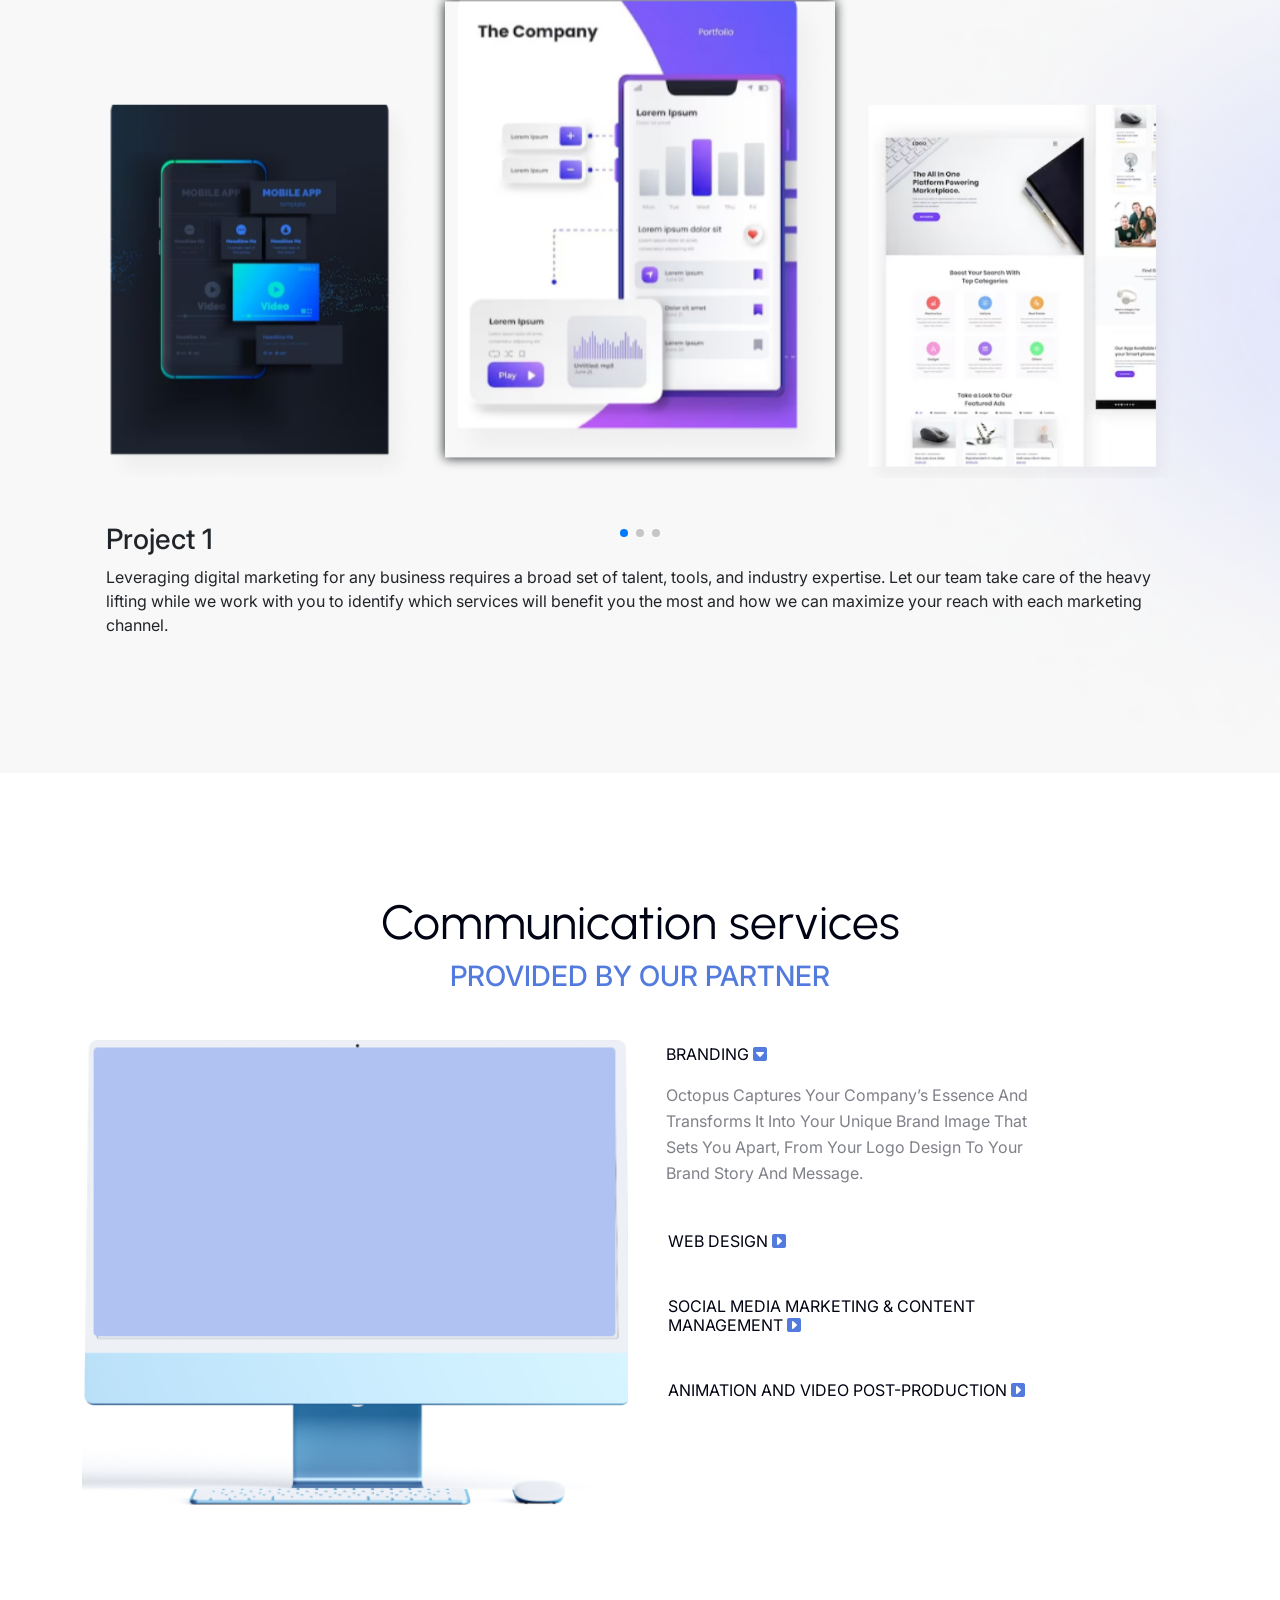
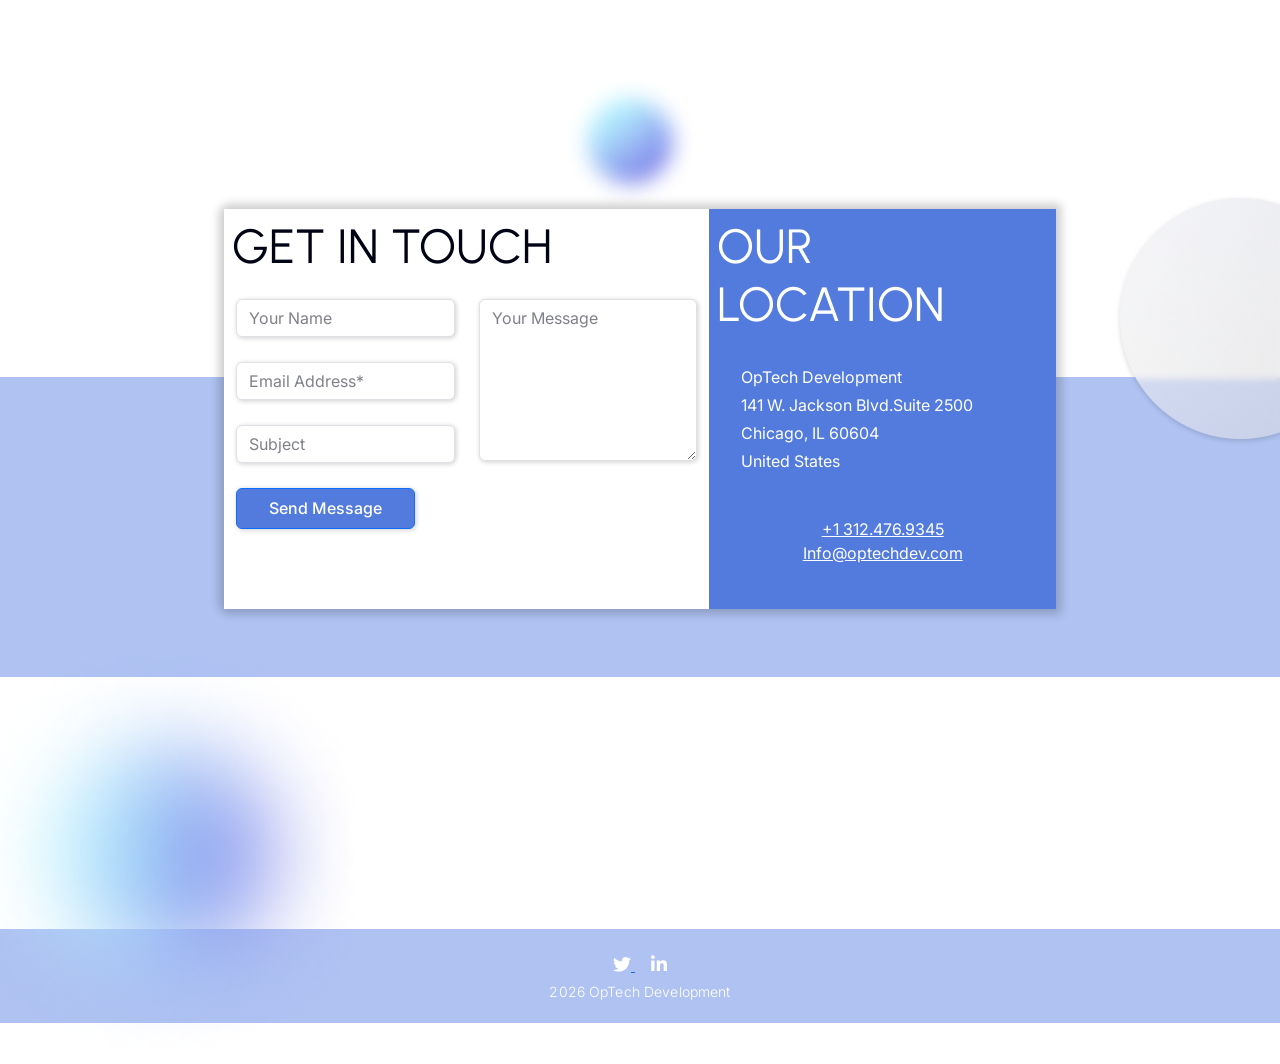
==== commit 14ab12ae: "made changes to the widths" ====
--- a/index.html
+++ b/index.html
@@ -192,7 +192,7 @@
         <div class="container">
           <div class="row align-items-center">
                          
-             <div class="col-lg-6">
+             <div class="col-lg-6 col-xl-7">
                  <div class="about-right-one-area">
                      <div class="title-area">
                          
@@ -246,8 +246,8 @@
                      </div>
                  </div>
              </div>
-             <div class="col-lg-1"></div>
-             <div class="col-lg-5 d-none d-lg-flex justify-content-center align-items-center">
+             <div class="col-lg-1 d-xl-none"></div>
+             <div class="col-lg-5 col-xl-5 d-none d-lg-flex justify-content-center align-items-center">
                  <div class="thumbnail" data-sal-delay="150" data-sal="slide-up" data-sal-duration="800">
                      <img src="./assets/images/Group_56.png" alt="creative_about">
                  </div>
@@ -494,7 +494,7 @@
            <div class="swiper-pagination"></div>
         </div>
        
-        <div class="d-flex flex-column justify-content-center align-items-start px-4 mt-4">
+        <div class="d-flex flex-column justify-content-center align-items-md-start align-items-center px-4 mt-4">
             <h3 class="swiper-content-heading" id="swiper_dynamic_title">Project 1</h3>
             <p class="swiper-content" id="swiper_dynamic_content">
                 Leveraging digital marketing for any business requires a broad set of talent, tools, and industry expertise. Let our team take care of the heavy lifting while we work with you to identify which services will benefit you the most and how we can maximize your reach with each marketing channel.
@@ -523,22 +523,22 @@
                   <div class="tab-content service-tab-h4-right" id="nav-tabContent">
                       <div class="tab-pane fade show active" id="nav-branding" role="tabpanel" aria-labelledby="nav-branding-tab">
                           <div class="thumbnail" data-sal-delay="150" data-sal="zoom-in" data-sal-duration="800">
-                              <img src="assets/images/communications-services-comp-img_1.png" alt="thumbnail" style="">
+                              <img src="assets/images/communications-services-comp-img_1.png" alt="thumbnail" class="communications-services-img" style="">
                           </div>
                       </div>
                       <div class="tab-pane fade" id="nav-web-design" role="tabpanel" aria-labelledby="nav-web-design-tab">
                           <div class="thumbnail" data-sal-delay="150" data-sal="zoom-in" data-sal-duration="800">
-                              <img src="assets/images/communications-services-web-design-img.png" alt="thumbnail">
+                              <img src="assets/images/communications-services-web-design-img.png" alt="thumbnail" class="communications-services-img">
                           </div>
                       </div>
                       <div class="tab-pane fade" id="nav-social-marketing" role="tabpanel" aria-labelledby="nav-social-marketing-tab">
                           <div class="thumbnail" data-sal-delay="150" data-sal="zoom-in" data-sal-duration="800">
-                              <img src="assets/images/communications-services-social-media-img.png" alt="thumbnail">
+                              <img src="assets/images/communications-services-social-media-img.png" alt="thumbnail" class="communications-services-img">
                           </div>
                       </div>
                       <div class="tab-pane fade" id="nav-animation" role="tabpanel" aria-labelledby="nav-animation-tab">
                           <div class="thumbnail" data-sal-delay="150" data-sal="zoom-in" data-sal-duration="800">
-                              <img src="assets/images/communications-services-animation-video-img.png" alt="thumbnail">
+                              <img src="assets/images/communications-services-animation-video-img.png" alt="thumbnail" class="communications-services-img">
                           </div>
                       </div>
                   </div>
@@ -613,7 +613,7 @@
       </div>
     </section>
 
-    <footer id="footer">
+    <footer id="footer" class="container-fluid">
       <div class="d-flex justify-content-center align-items-center flex-column py-4">
          <div class="mb-2">
               <a href="" class="mx-2">
--- a/assets/css/custom_styles.css
+++ b/assets/css/custom_styles.css
@@ -38,6 +38,10 @@
   font-size: 18px;
 }
 
+.container-fluid{
+  max-width: 1600px;
+}
+
 /*animations*/
 
   @keyframes ellipse_1{
@@ -344,9 +348,9 @@
     min-height: 100%;
     height: auto;
   }
-  #about-in-house, #about-custom-build, #about-user-experience{
-/*    background: linear-gradient(to top right, #F8F8F8, #E8EBFA99);*/
-    background-image: url("../images/custom-build-solutions_bg_1.png");
+  #about-in-house, #about-custom-build, #about-user-experience {
+    background: linear-gradient(to right, #F8F8F8 62%, var(--custom-primary) 63%);
+    /* background-image: url("../images/custom-build-solutions_bg_1.png"); */
     min-height: 100%;
     height: auto;
   }
@@ -511,7 +515,16 @@
 
 .slider2 .swiper-slide-active{
 /*  margin: auto 10px;*/
-  transform: translateY(-10%);
+  transform: translateY(-15%) scale(1.1);
+  box-shadow: 0px 0px 10px 1px;
+  position: relative;
+  z-index: +1;
+}
+
+.slider2 .swiper-slide:not(.swiper-slide-active){
+  z-index: -1;
+  position: relative;
+  transform: scale(0.9);
 }
 
 .portfolio-img{
@@ -662,6 +675,10 @@
     transform: scale(0.95);
   }
 
+  .communications-services-img{
+    width: 100%;
+  }
+
 /*Communication Services Ends*/
 
 /* Contact Section */
--- a/assets/css/media_queries.css
+++ b/assets/css/media_queries.css
@@ -39,6 +39,13 @@
 		width: 75%;
 		left: 25%;
 	}*/
+	.communications-services-img{
+		display: none;
+	}
+
+	.container{
+		max-width: 90%;
+	}
 }
 
 
@@ -59,7 +66,7 @@
 	}	
 
 	.swiper-horizontal > .swiper-pagination-bullets, .swiper-pagination-bullets.swiper-pagination-horizontal, .swiper-pagination-custom, .swiper-pagination-fraction {
-		bottom: 30%;
+		bottom: 22%;
 		left: 0;
 		width: 100%;
 	}
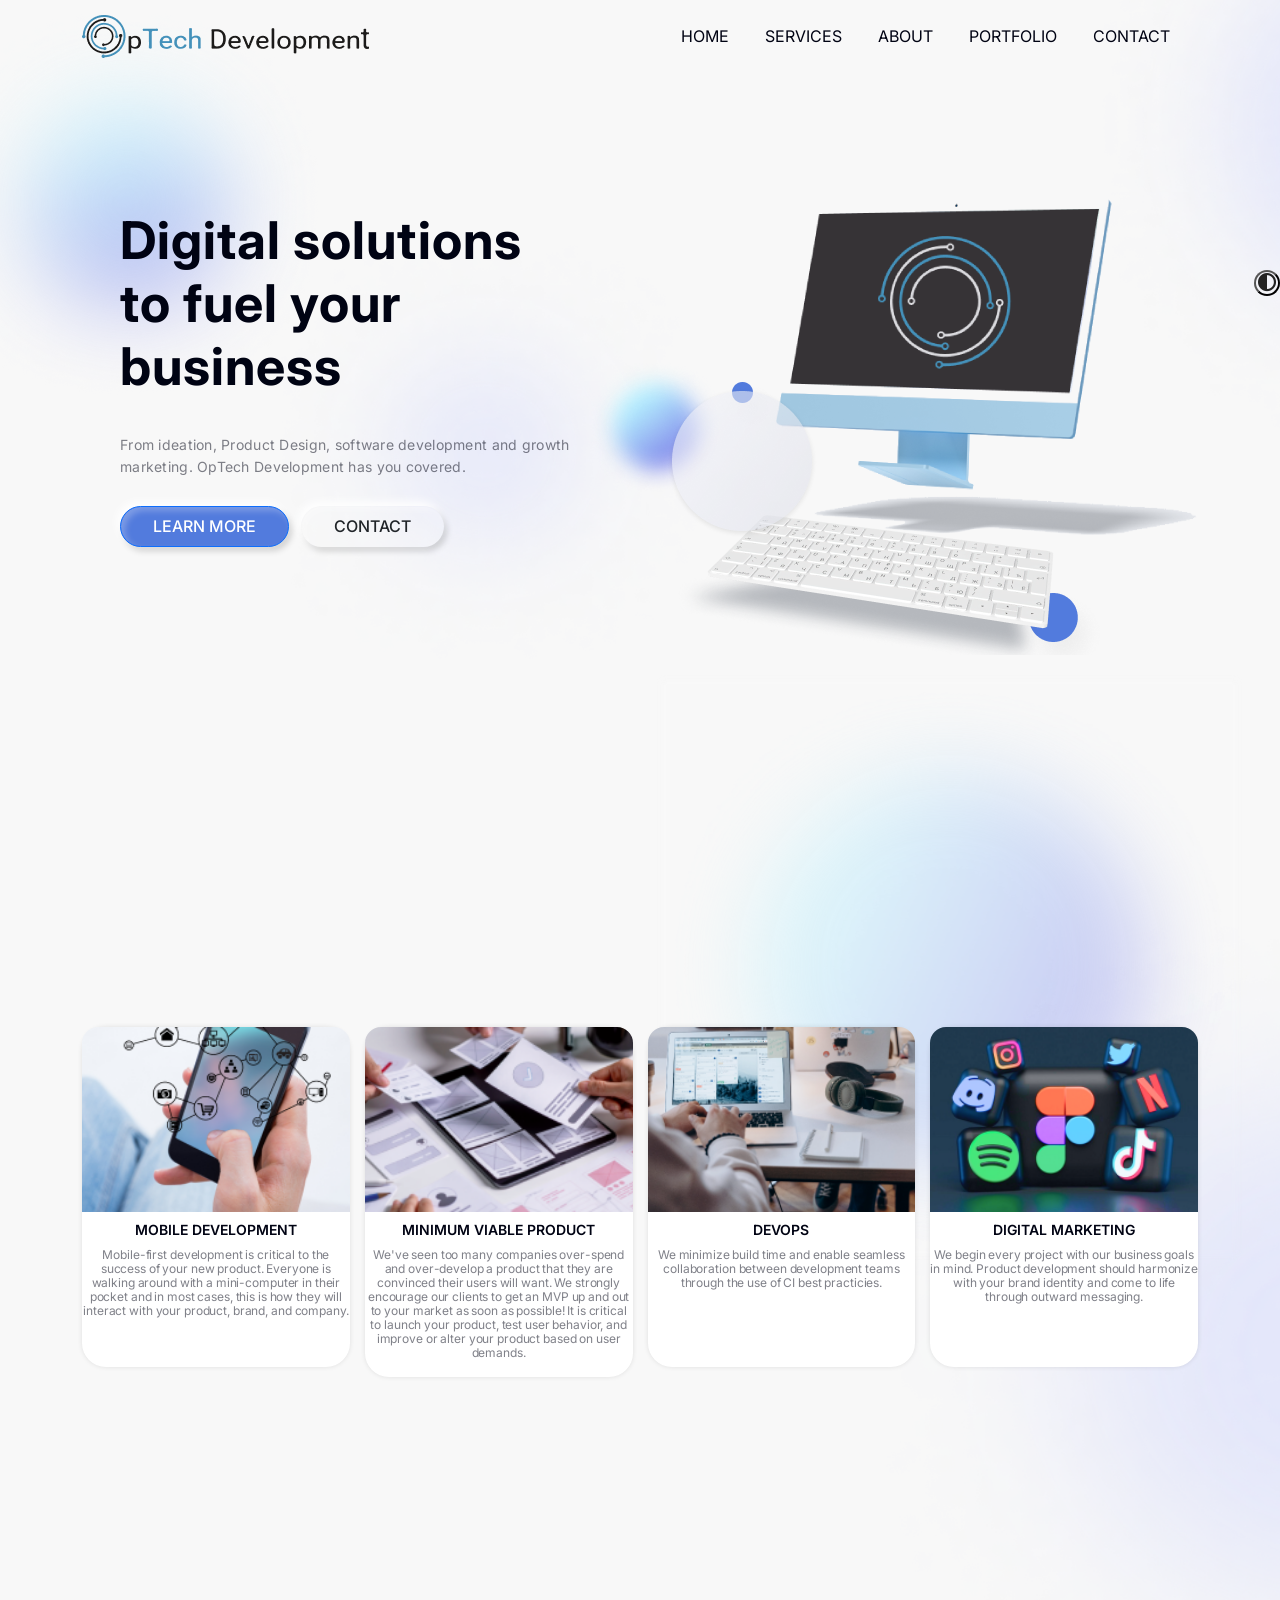
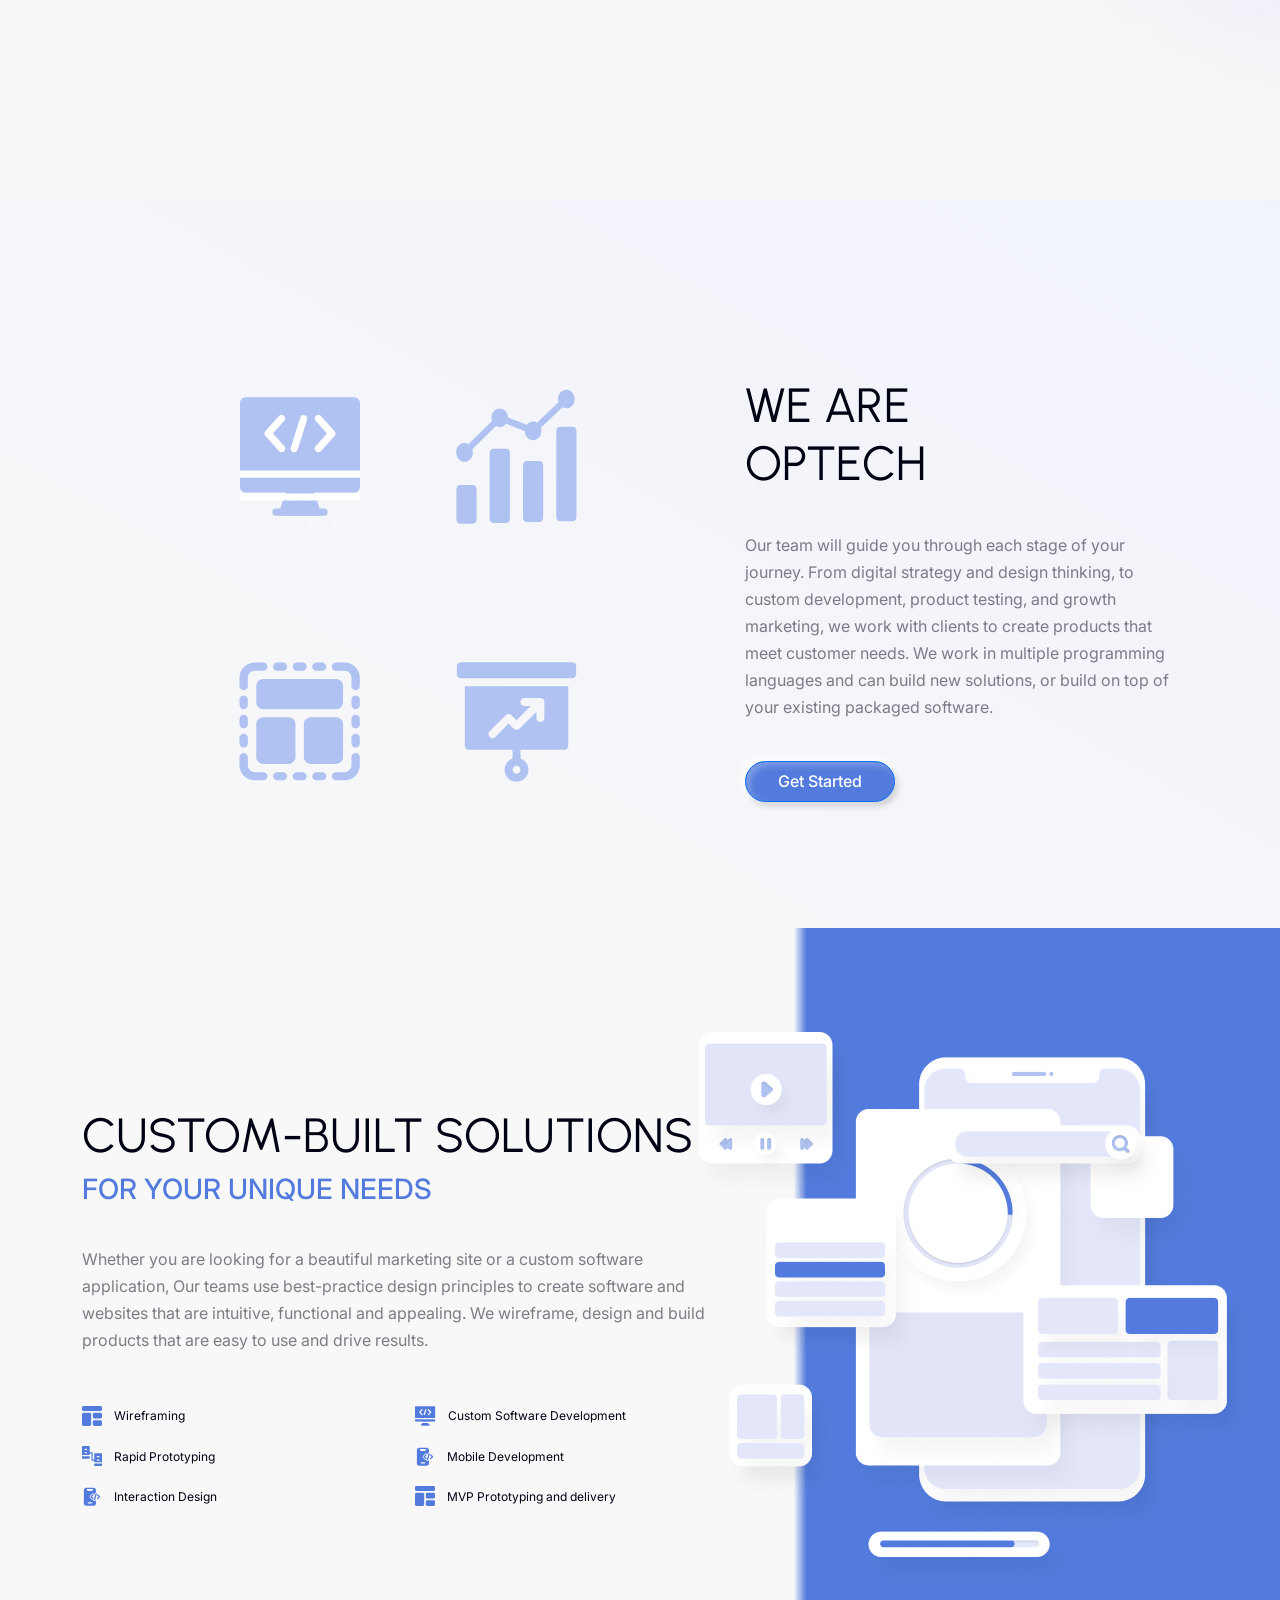
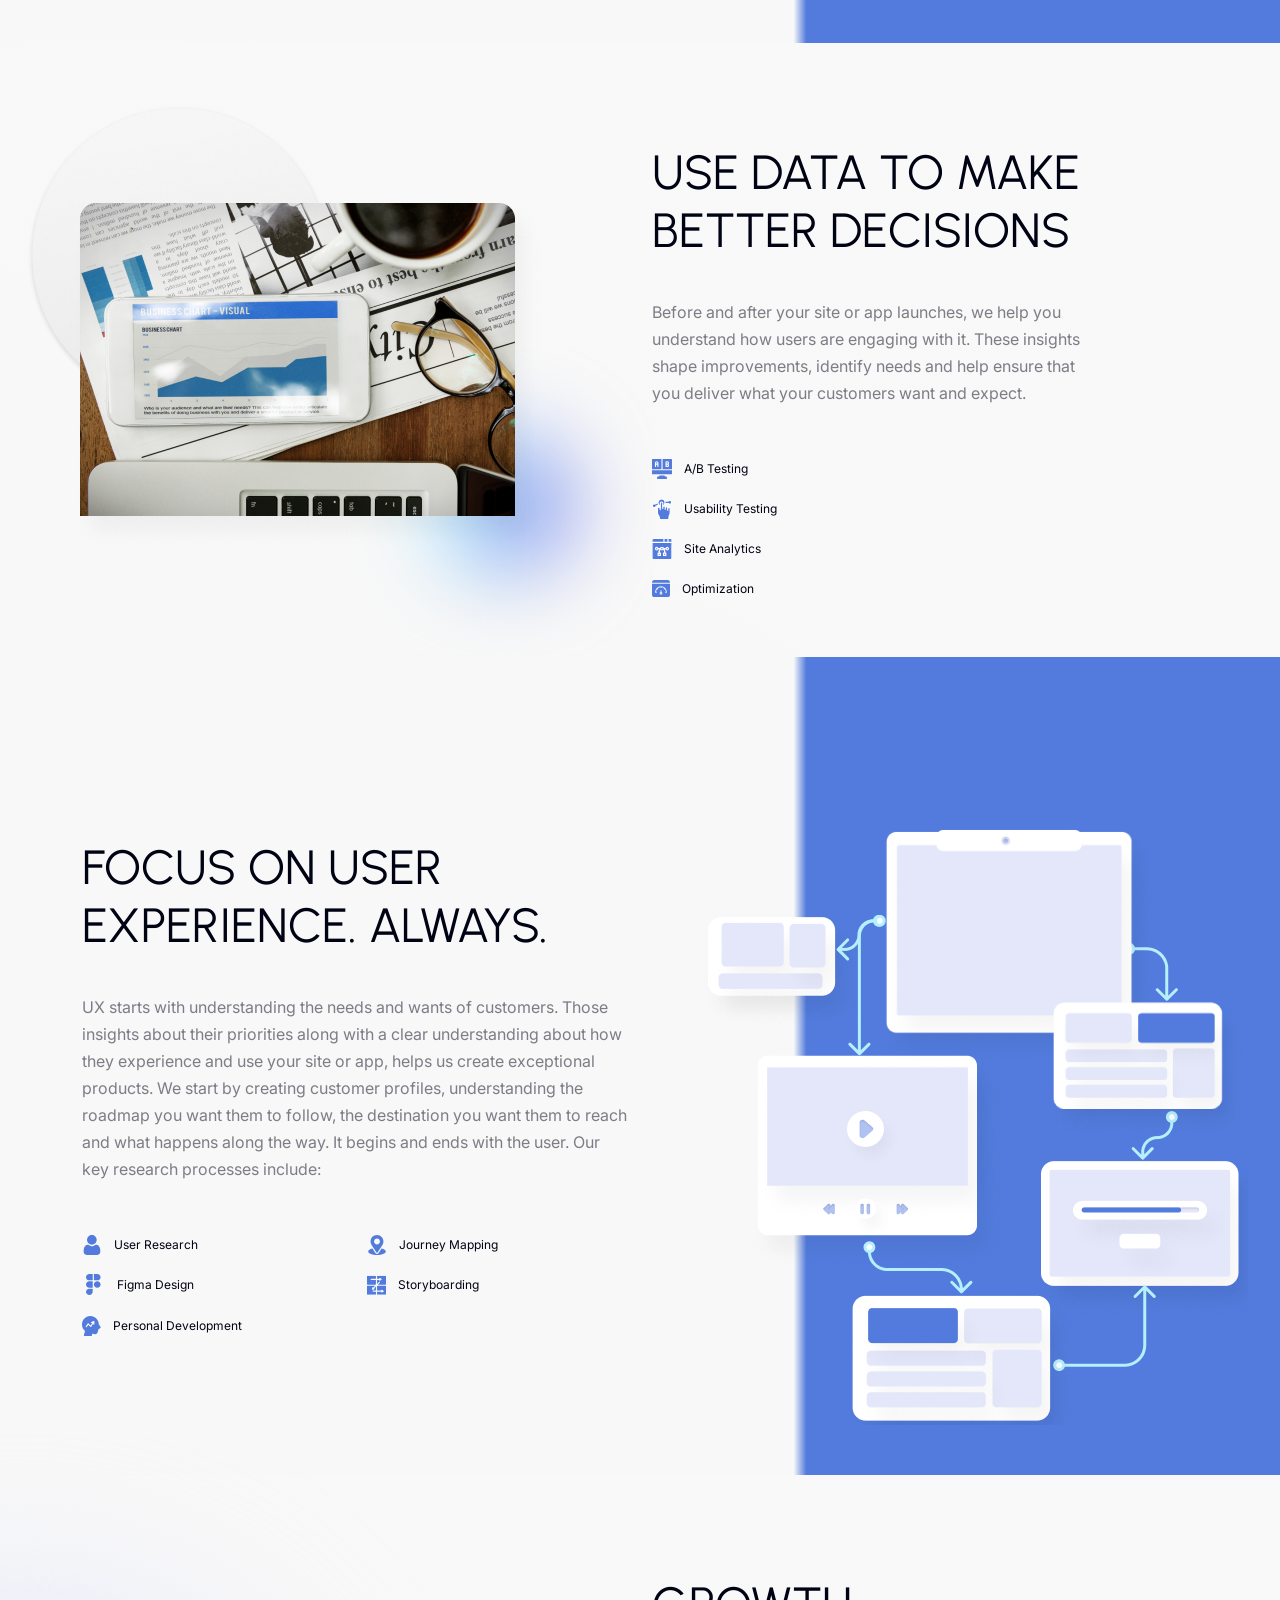
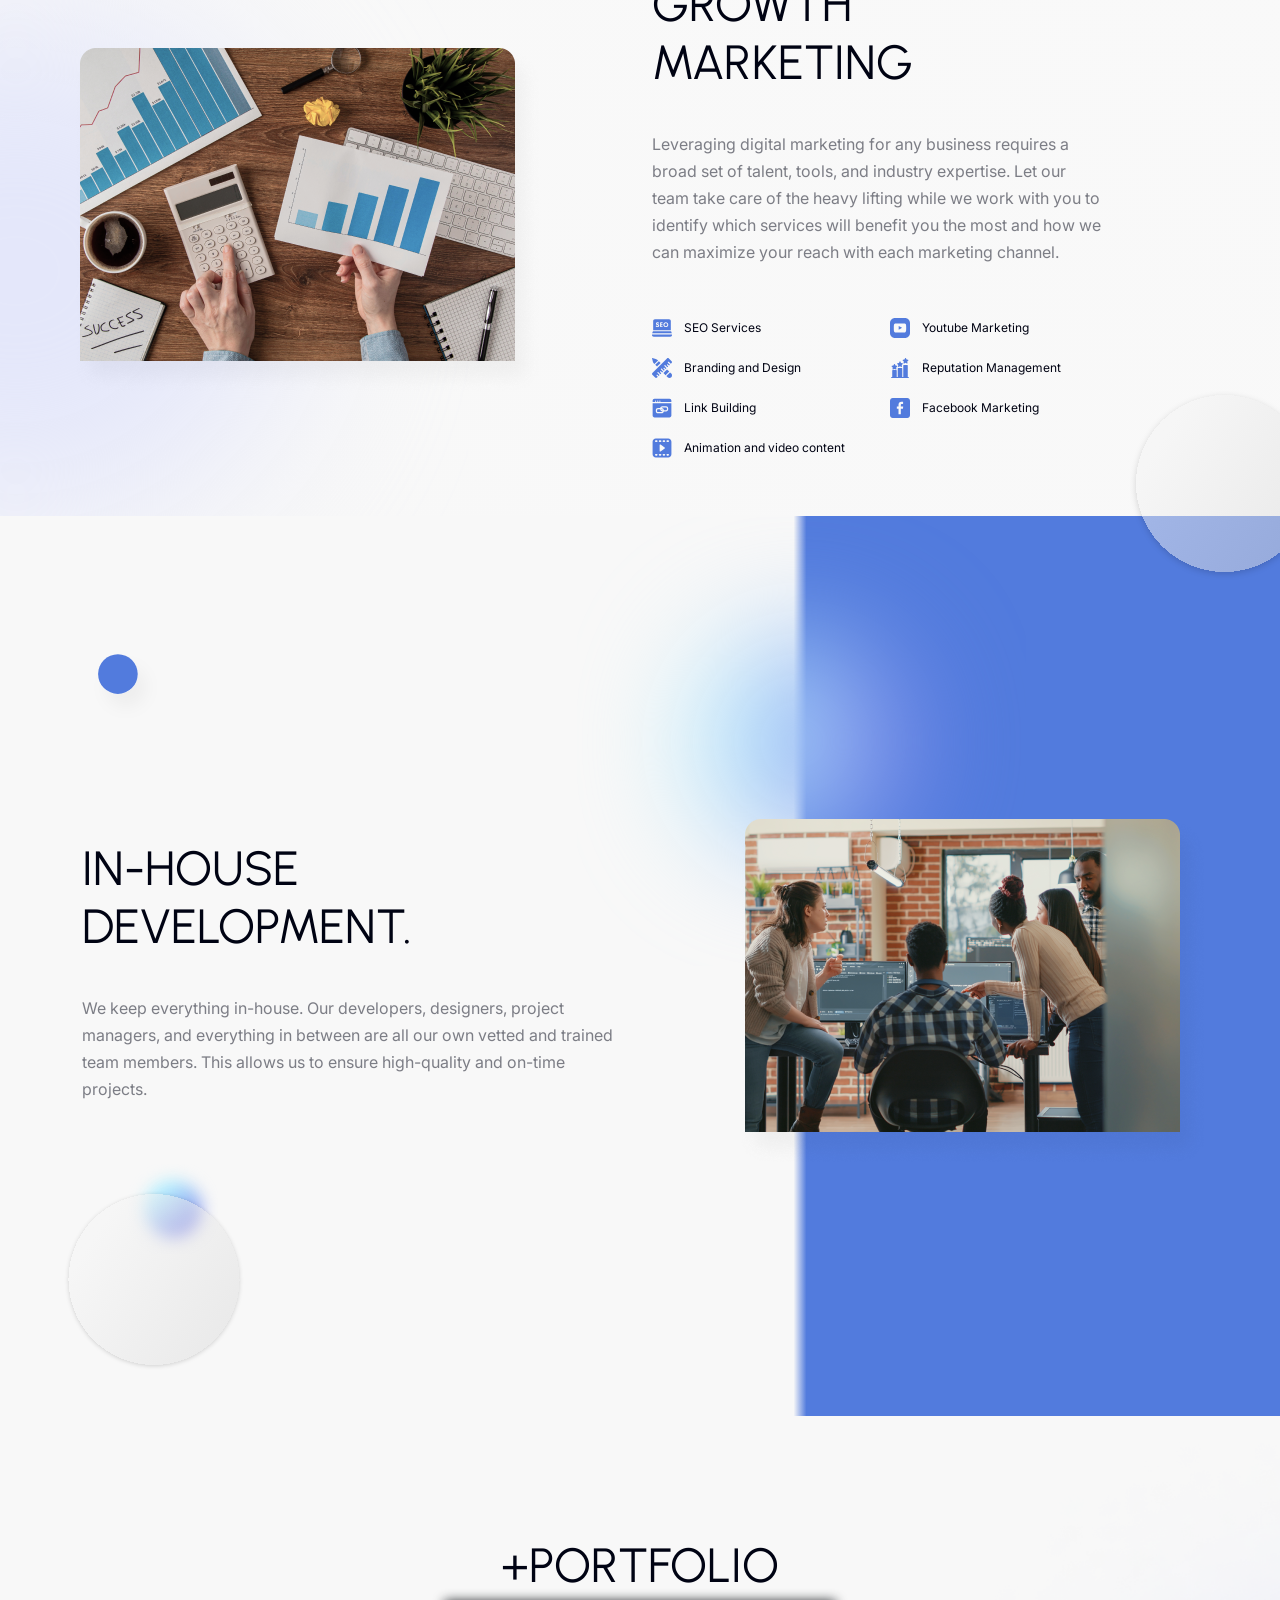
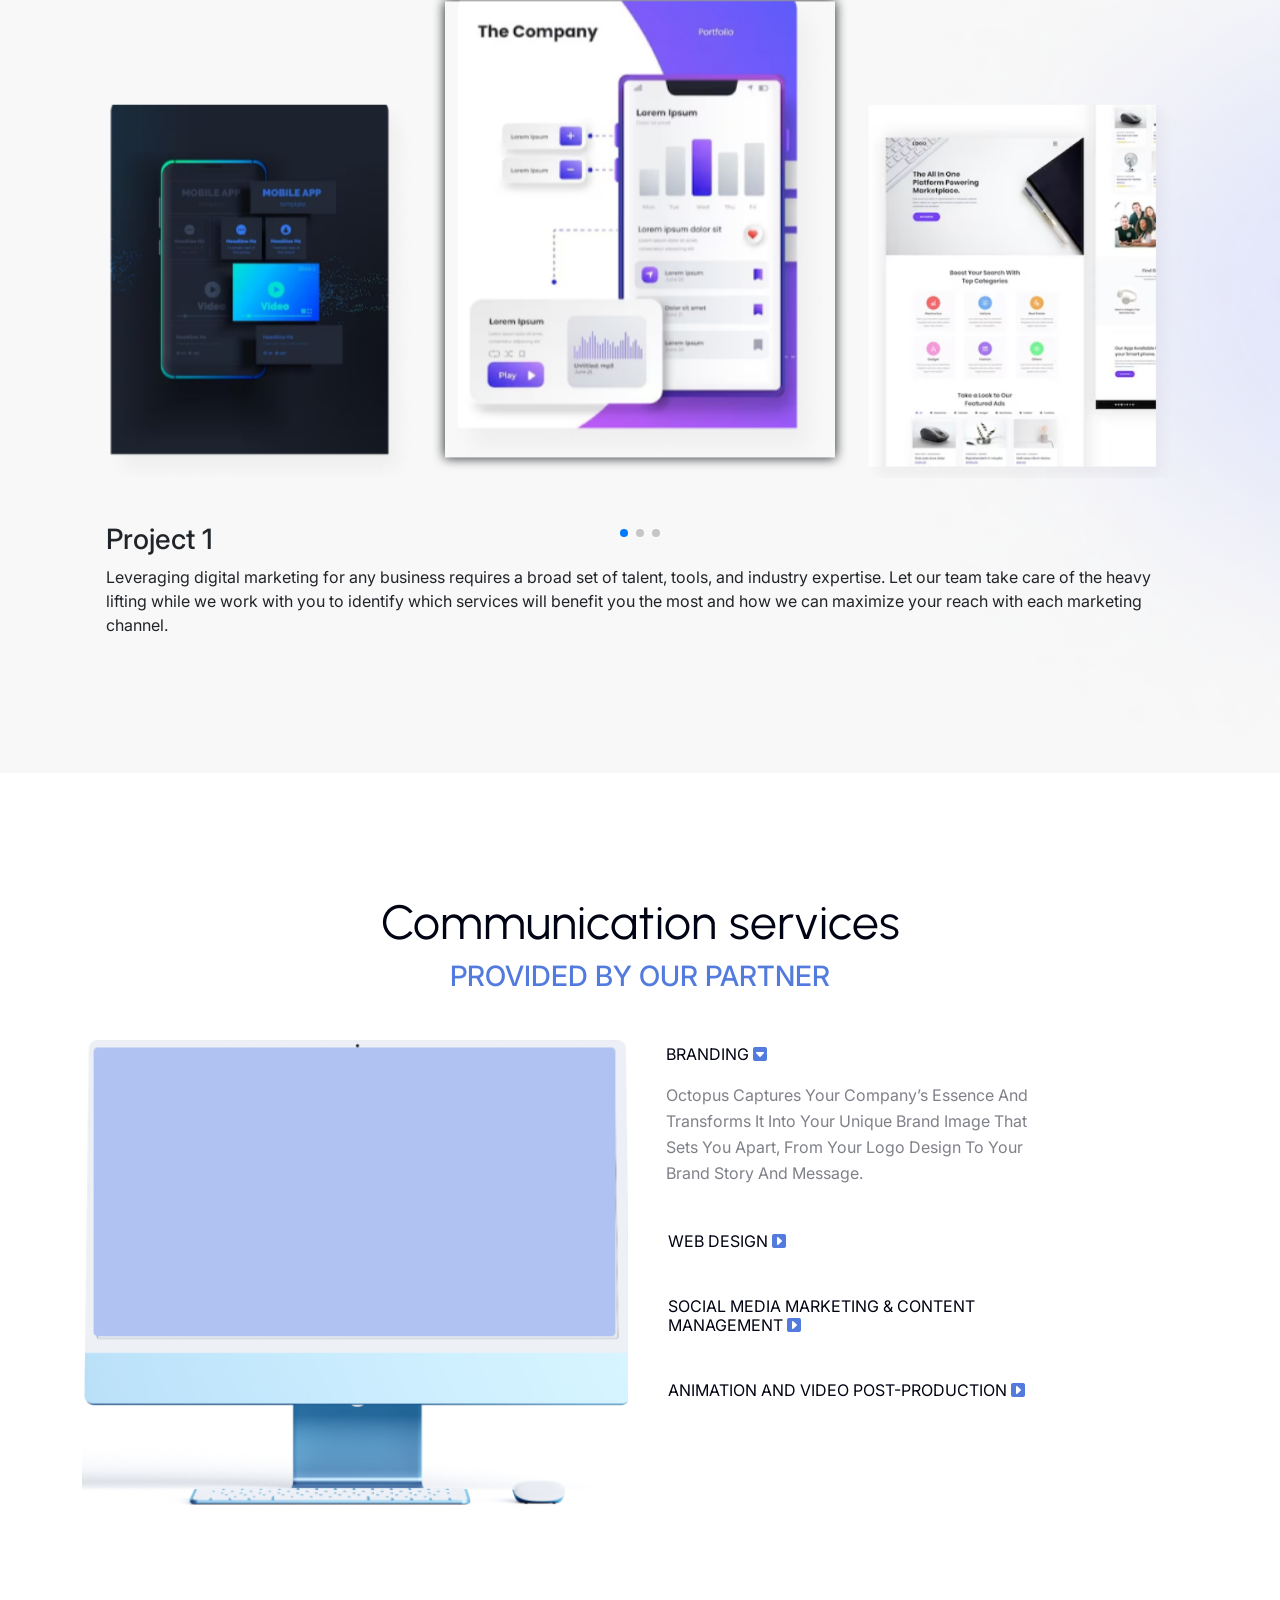
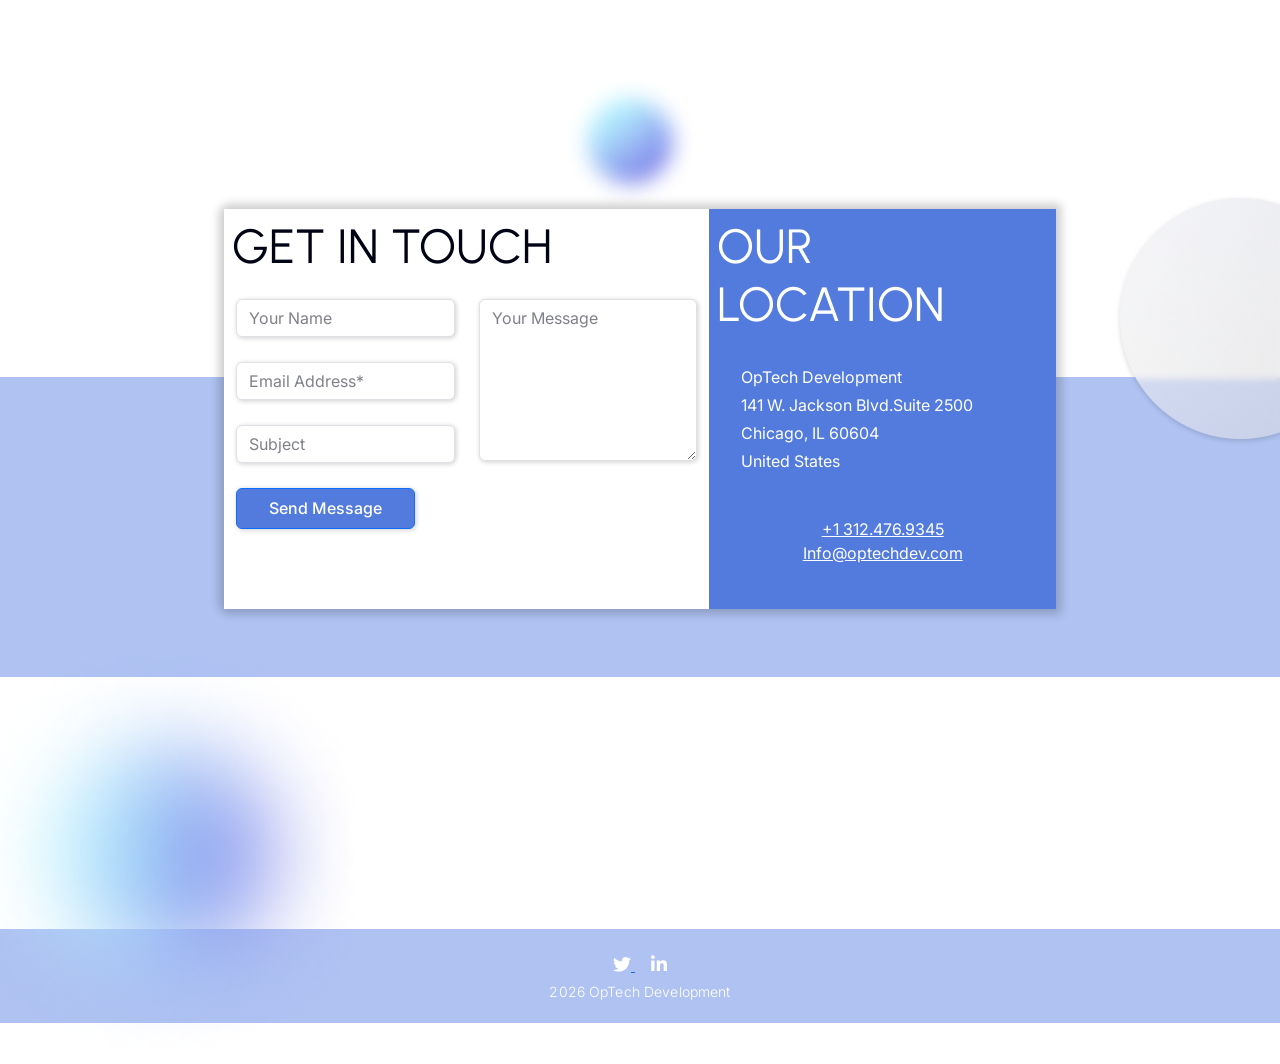
==== commit 5f9598da: "mobile version and desktop version refined" ====
--- a/index.html
+++ b/index.html
@@ -57,7 +57,7 @@
           <div class="col-lg-6 d-flex flex-column justify-content-center align-items-start position-relative pl-50px">
             <h1 class="banner-heading">Digital solutions to fuel your business</h1>
             <p class="banner-para">From ideation, Product Design, software development and growth marketing. OpTech Development has you covered.</p>
-            <div>
+            <div class="banner-btns-group">
               <a href="#" class="btn btn-primary text-uppercase me-2">LEARN MORE</a>
               <a href="#" class="btn text-uppercase">CONTACT</a>
             </div>
--- a/assets/css/media_queries.css
+++ b/assets/css/media_queries.css
@@ -1,5 +1,6 @@
 
 @media screen and (width < 992px){
+
 	#about.py-100t-50b, #service.py-100t-50b {
 		padding-top: 0;
 		padding-bottom: 10px;
@@ -17,7 +18,7 @@
 		min-height: 10vh;
 	}
 
-	nav{
+	.navbar, nav{
 		background: #fff !important;
 	}
 
@@ -46,13 +47,46 @@
 	.container{
 		max-width: 90%;
 	}
+
+	#about-in-house, #about-custom-build, #about-user-experience {
+	  background: linear-gradient(to right, #F8F8F8 62%, #FDFDFD 63%);
+	}
+
+	.swiper-pagination-bullets {
+	    display: none;
+	}
+
+	.swiper-button-next, .swiper-button-prev {
+	  display: none;
+	}
 }
 
 
 @media screen and (width < 768px){
+
+	body > *{
+		width: 100%;
+	}
+
+	.banner-btns-group {
+		width: 100%;
+		display: flex;
+		flex-direction: column;
+		align-items: center;
+		min-height: 100px;
+		justify-content: space-between;
+	}
+
+	h3.title,h3.title-inverse{
+	  font-weight: 600; 	
+	  font-size: 28px;
+	  line-height: 38px;
+	}
+
 	div{
 		width: 100%;
 		text-align: center;
+	  	font-weight: 600; 	
 	}
 
 	.banner-heading, .banner-para{
@@ -94,6 +128,11 @@
 	.contact-bottom-section{
 		display: none;
 	}
+
+	.title-area + span{
+	  font-size: 20px;
+	  line-height: 24px;
+	}
 }
 
 @media screen and (width < 576px){
@@ -111,4 +150,9 @@
 		width: 100%;
 	}
 }
+@media screen and (width < 375px){
+	.navbar > .container{
+		justify-content: center;
+	}
+}
 
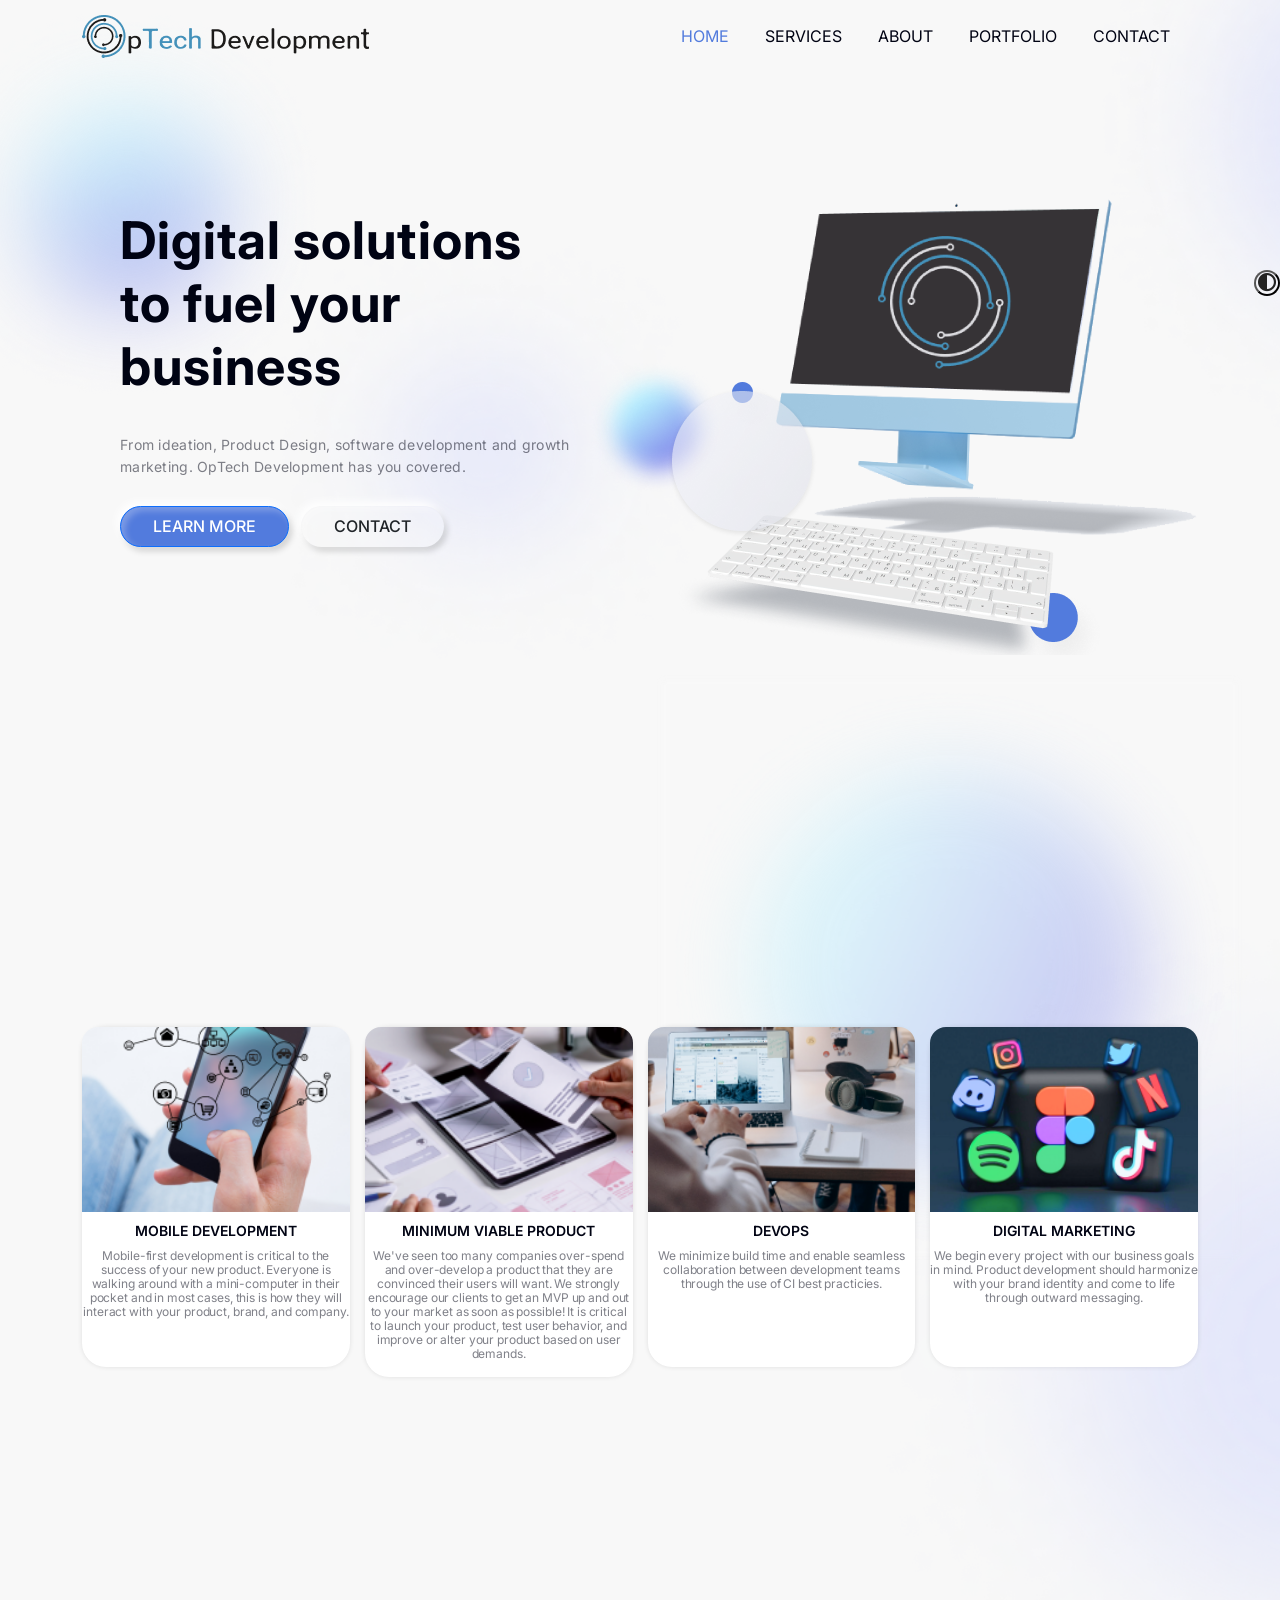
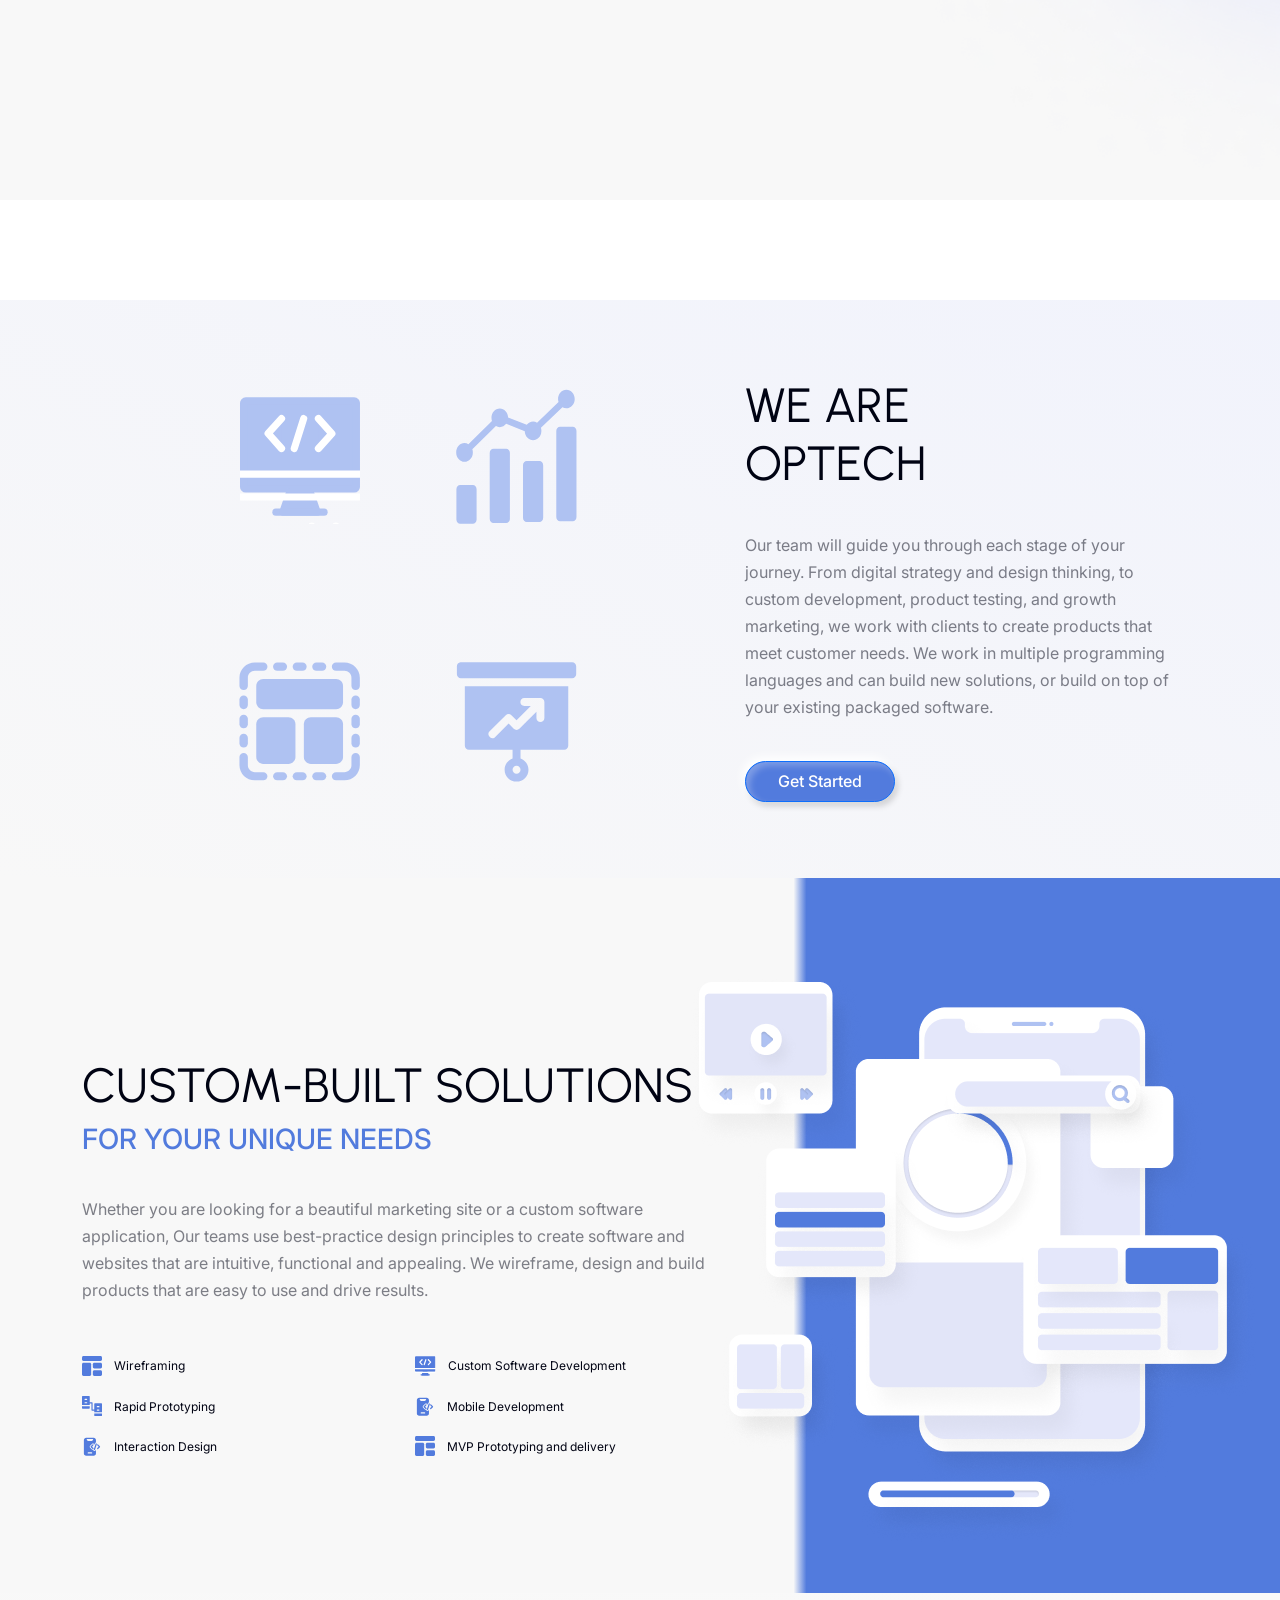
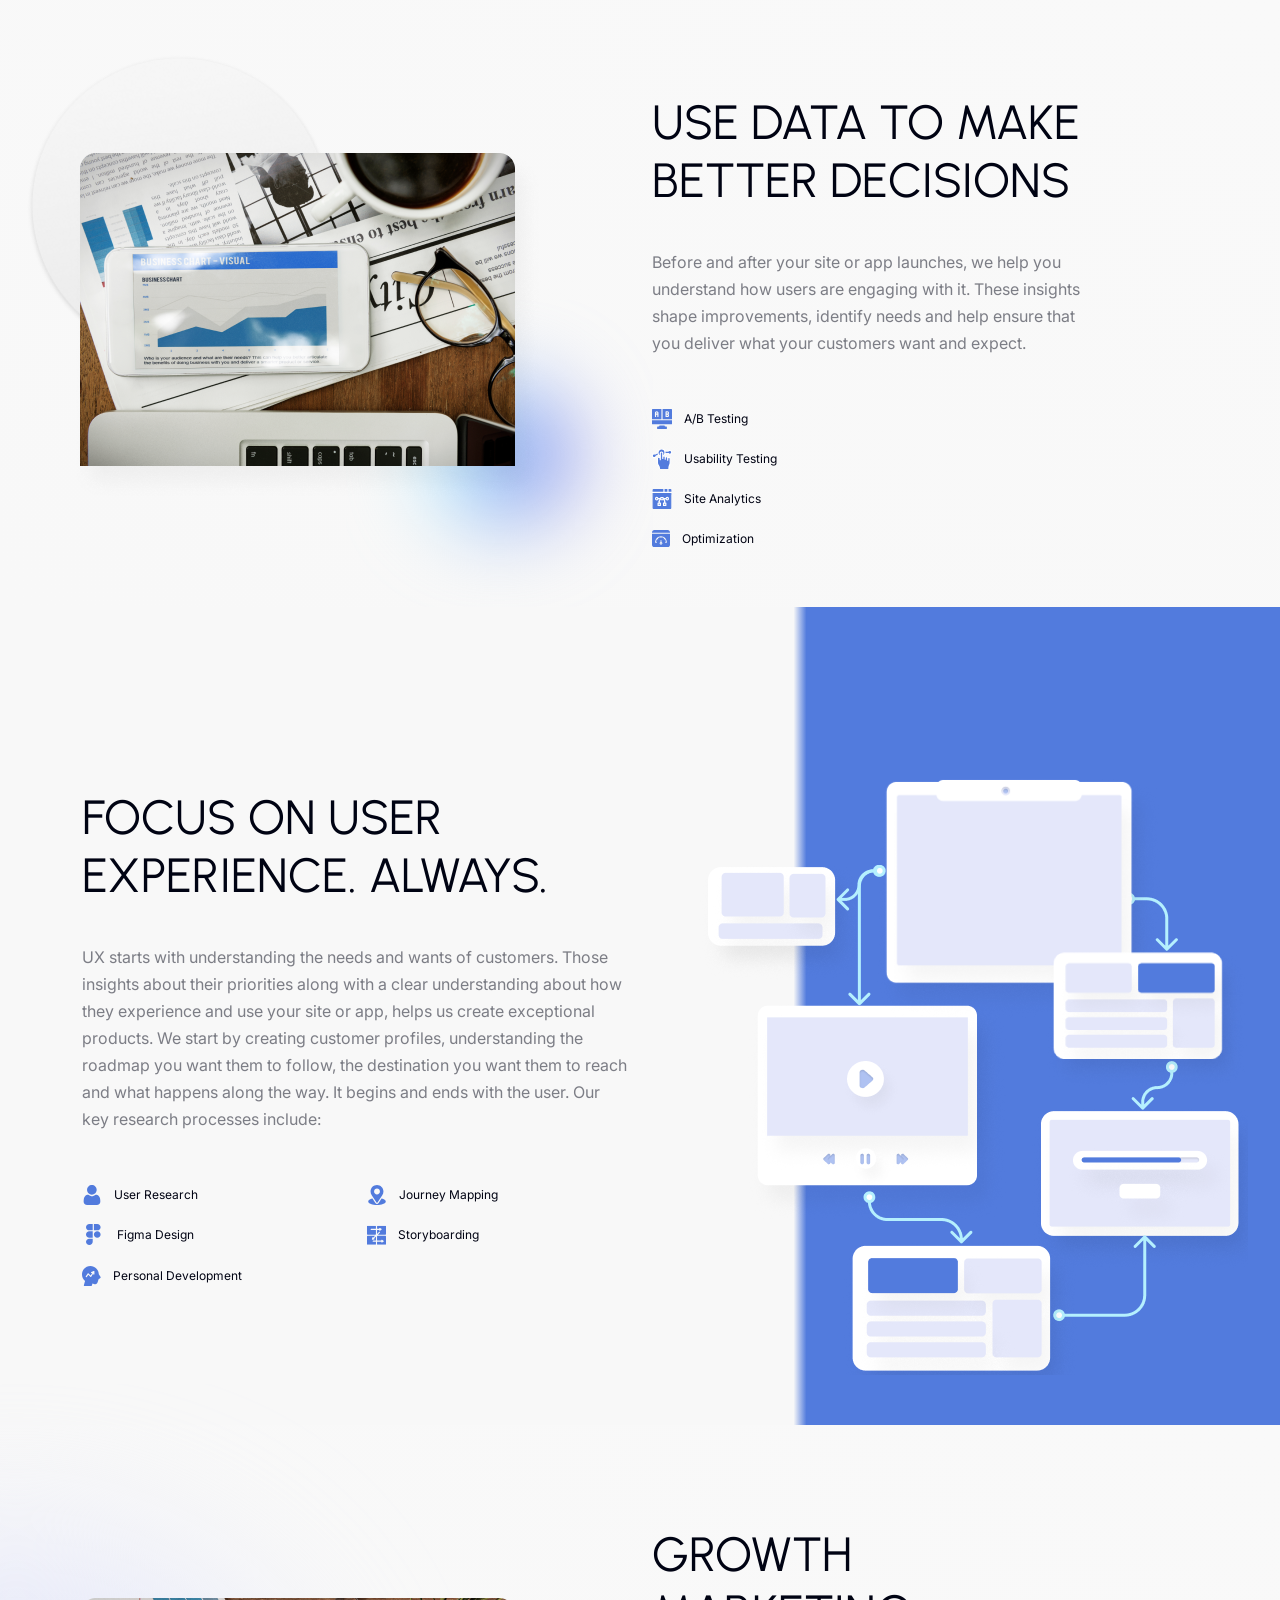
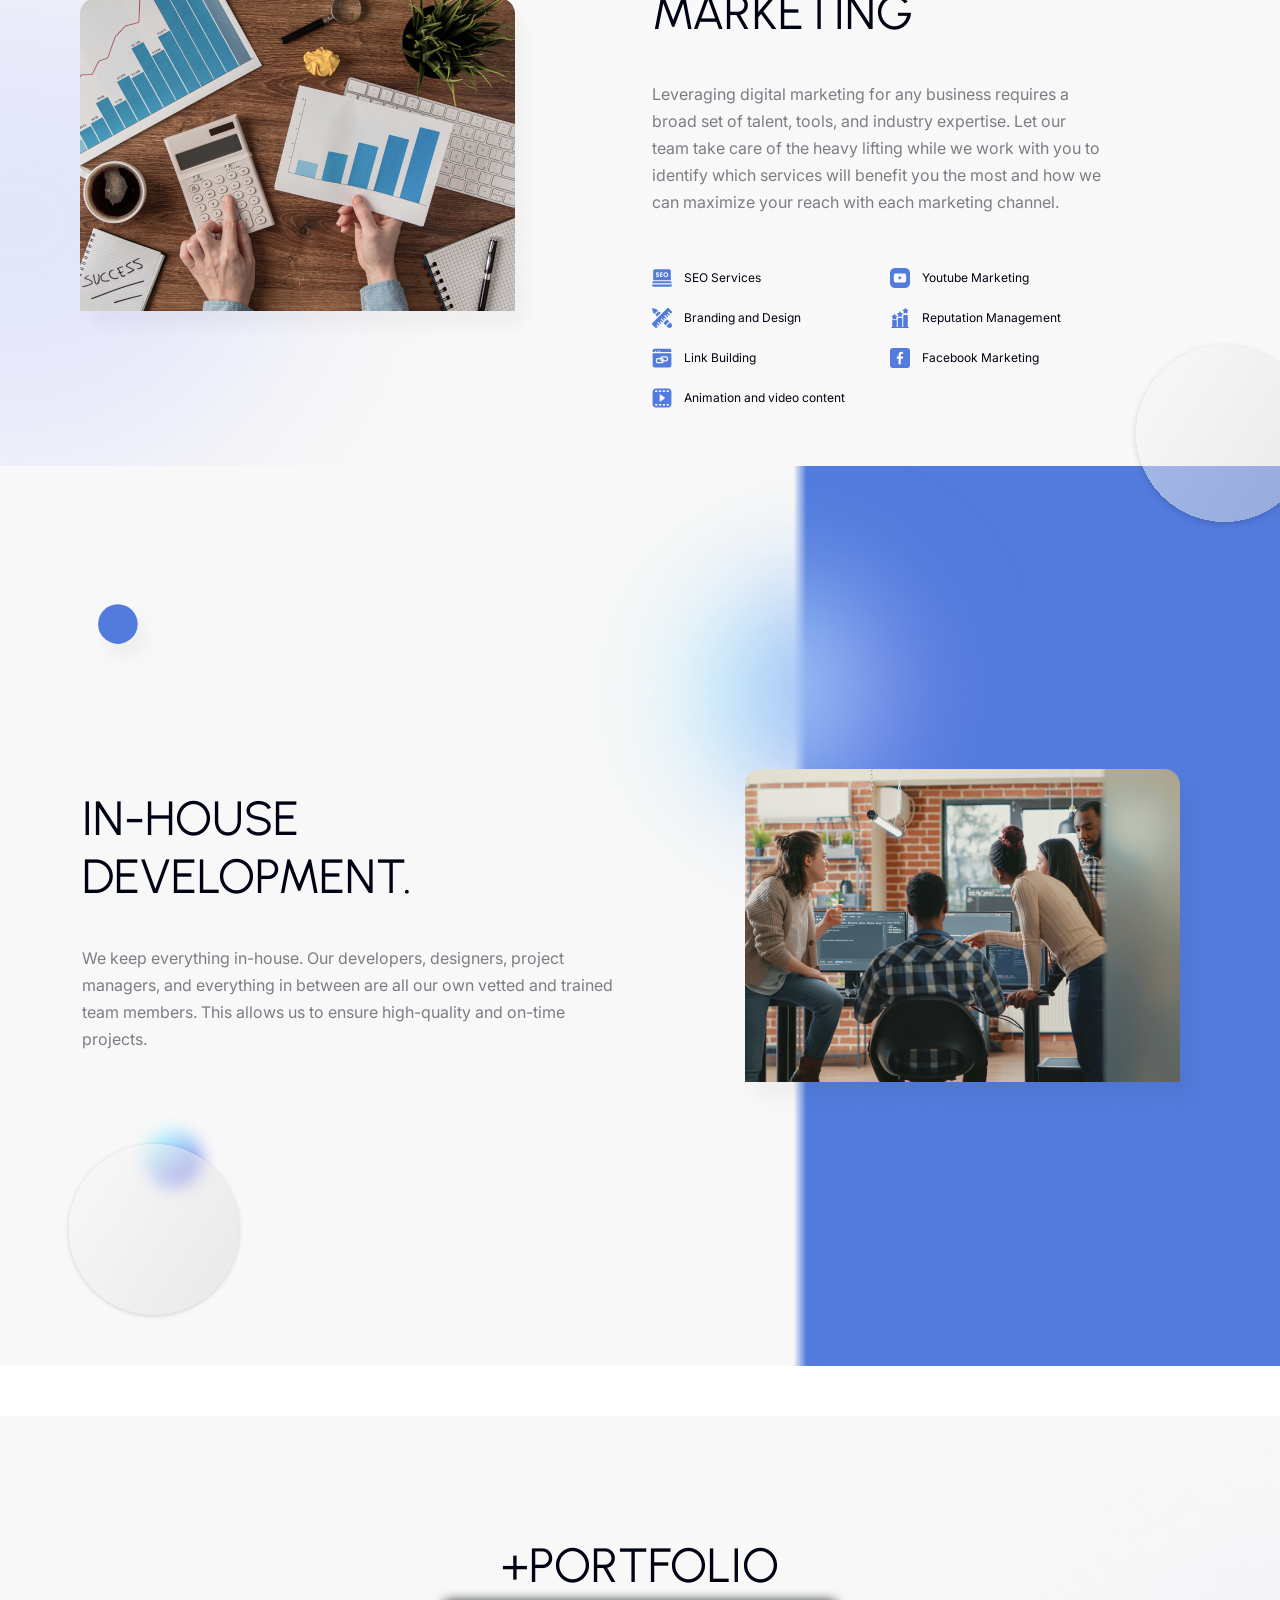
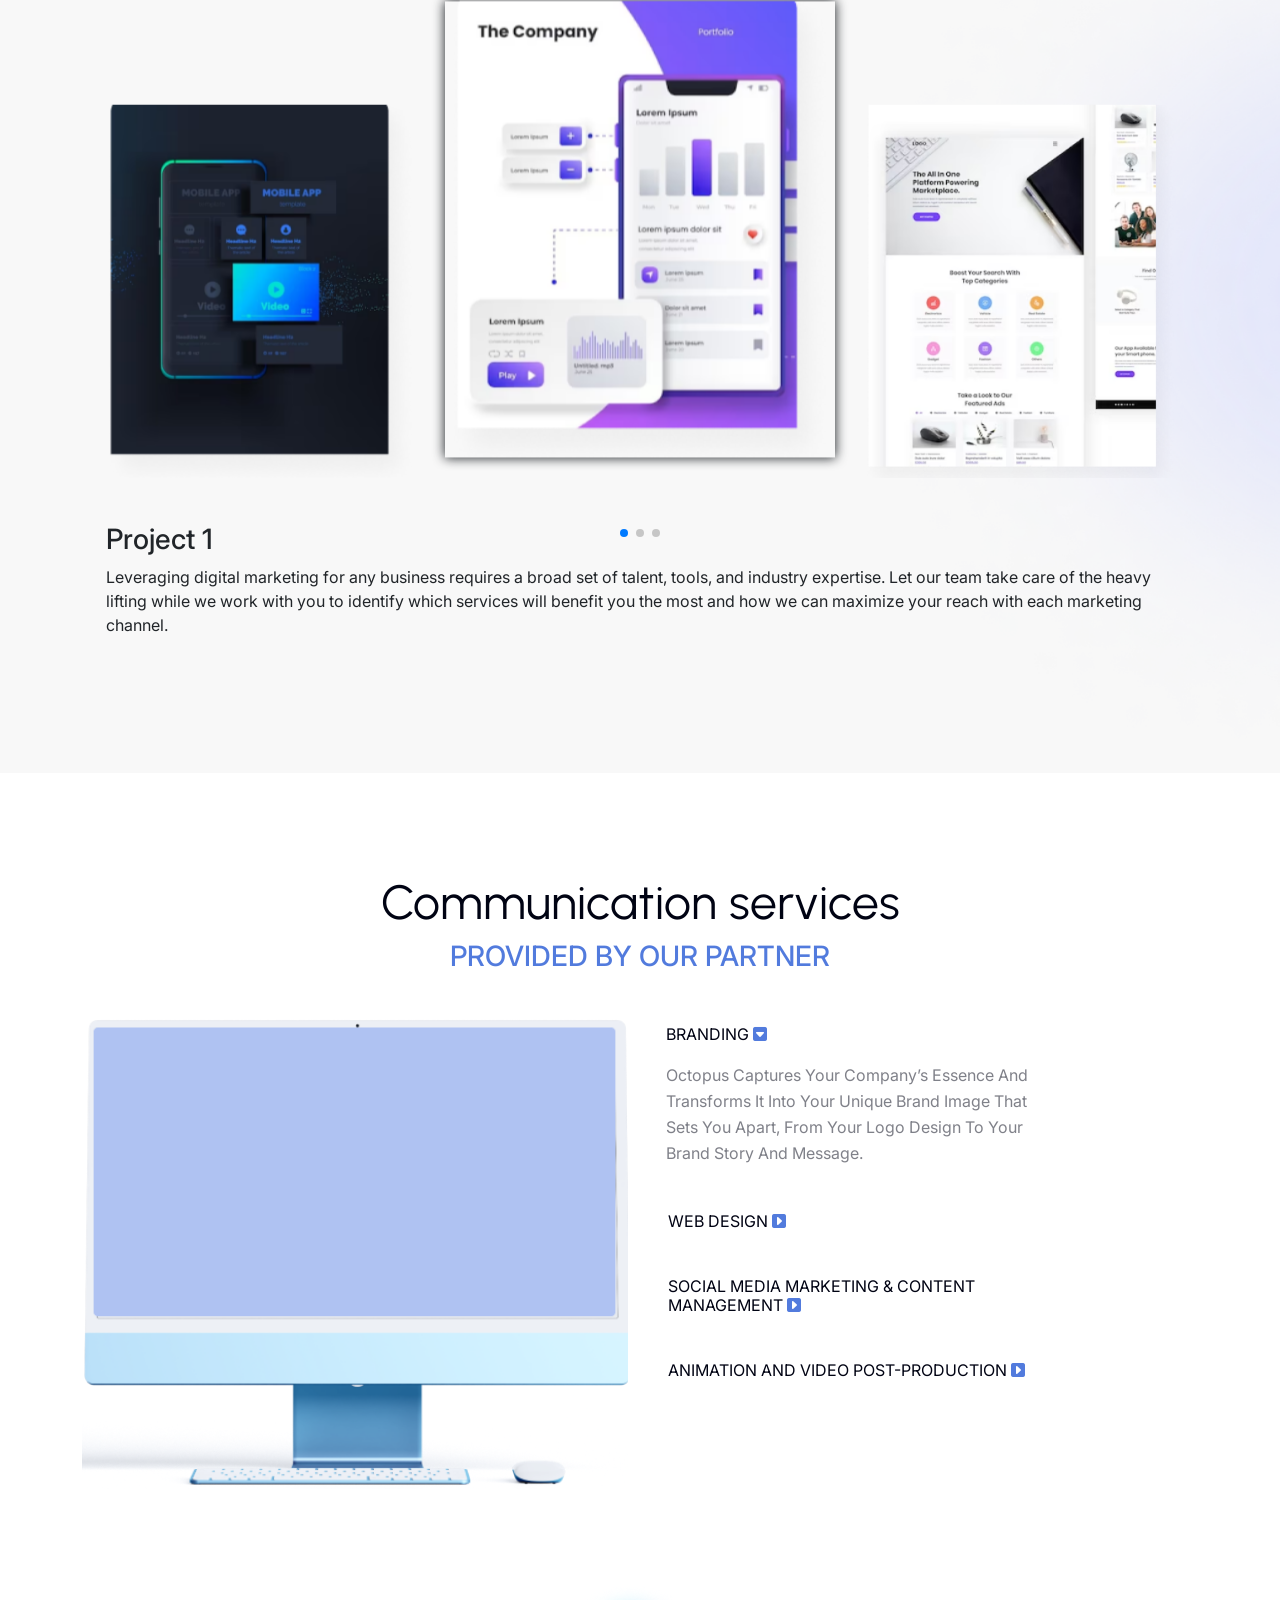
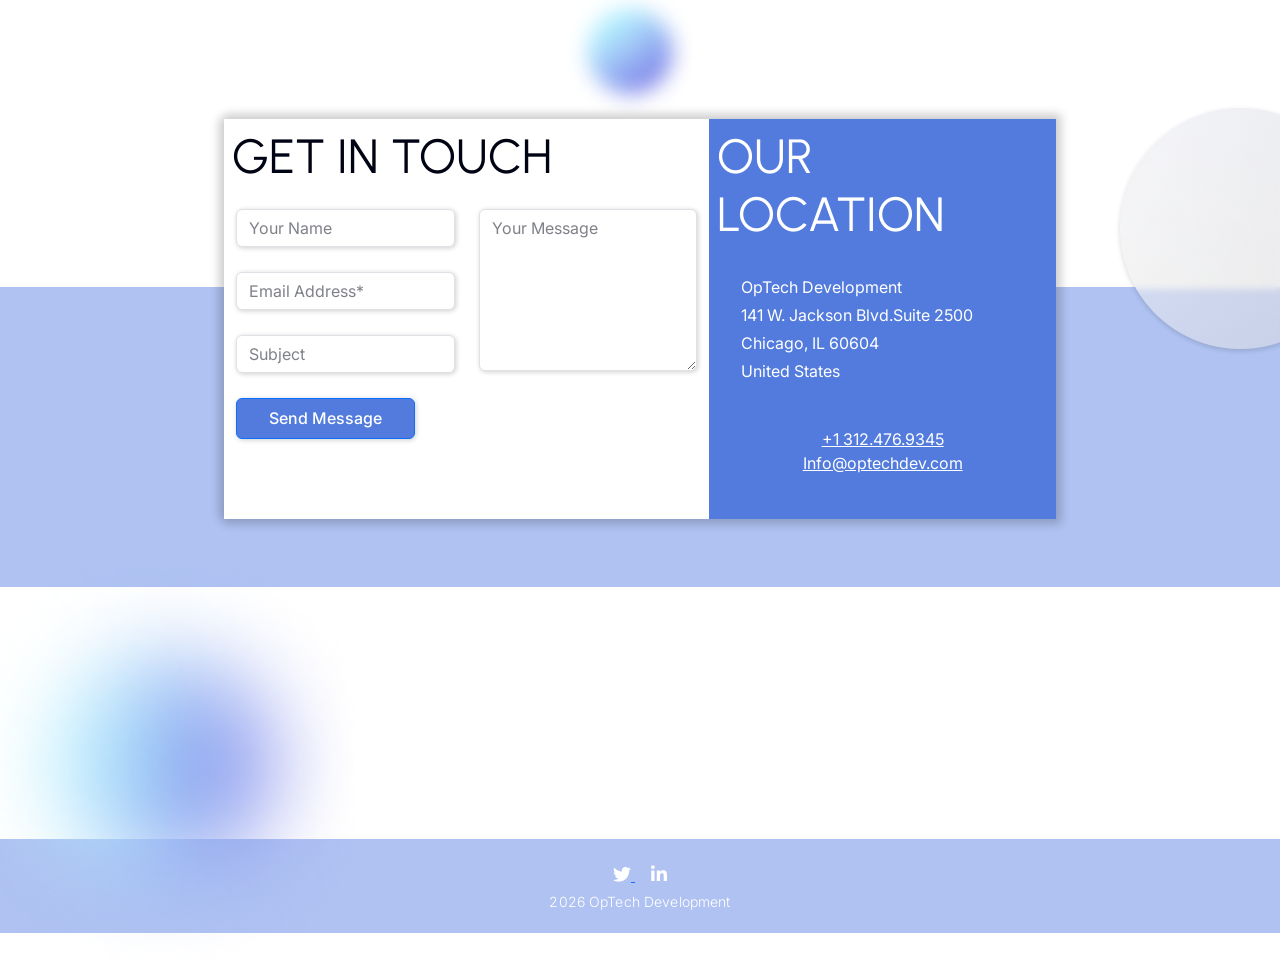
==== commit f754d9a2: "Mobile version changes on all sections" ====
--- a/index.html
+++ b/index.html
@@ -54,7 +54,7 @@
             <img src="./assets/images/Ellipse_4.png" alt="" class="position-absolute ellipse_4 d-none d-md-block">
             <img src="./assets/images/Ellipse_9.png" alt="" class="position-absolute ellipse_9 d-none d-md-block">
         <div class="row">
-          <div class="col-lg-6 d-flex flex-column justify-content-center align-items-start position-relative pl-50px">
+          <div class="col-lg-6 d-flex flex-column justify-content-center align-items-center align-items-lg-start position-relative pl-50px">
             <h1 class="banner-heading">Digital solutions to fuel your business</h1>
             <p class="banner-para">From ideation, Product Design, software development and growth marketing. OpTech Development has you covered.</p>
             <div class="banner-btns-group">
@@ -126,8 +126,8 @@
       </div>
     </section>
 
-    <section id="about-us">
-      <section id="about" class="py-100t-50b container-fluid position-relative">
+    <section id="about-us" class="about-us py-100t-50b ">
+      <section id="about" class="container-fluid position-relative">
         <div class="container">
           <img src="./assets/images/Ellipse_16.png" class="about-us-abs-img" alt="" data-aos="fade-up" data-aos-duration="3000">
           <div class="container py-4">
@@ -157,24 +157,24 @@
                               </div>
                           </div>
                           <div class="col-md-4 p-4 d-flex justify-content-center align-items-center position-relative">
-                              <img class="about-card-imgs" src="./assets/images/About_Growth.svg" alt="" data-aos="fade-up" data-aos-duration="6000">
-                              <div class="position-absolute about-card-text d-flex justify-content-center align-items-center" data-aos="fade-up" data-aos-duration="6000">
+                              <img class="about-card-imgs" src="./assets/images/About_Growth.svg" alt="" data-aos="fade-up" data-aos-duration="2000">
+                              <div class="position-absolute about-card-text d-flex justify-content-center align-items-center" data-aos="fade-up" data-aos-duration="2000">
                                   <span>Gowth marketing</span>
                               </div>
                           </div>
                       </div>
                   </div>
                   <div class="col-lg-5 d-flex flex-column justify-content-center h-100">
-                      <div class="about-right-one-area">
+                      <div class="about-right-one-area py-4">
                           <div class="title-area">
-                              <h3 class="title mb-0" data-aos="fade-up" data-aos-duration="6000">
+                              <h3 class="title mb-0" data-aos="fade-up" data-aos-duration="2000">
                                   WE ARE
                               </h3>
-                              <h3 class="title" data-aos="fade-up" data-aos-duration="6000">
+                              <h3 class="title" data-aos="fade-up" data-aos-duration="2000">
                                   OPTECH
                               </h3>
                           </div>
-                          <p class="disc" data-sal-delay="250" data-sal="slide-up" data-sal-duration="800">
+                          <p class="disc" data-aos="fade-up" data-aos-duration="2000">
                               Our team will guide you through each stage of your journey. From digital strategy and design thinking, to custom development, product testing, and growth marketing, we work with clients to create products that meet customer needs. We work in multiple programming languages and can build new solutions, or build on top of your existing packaged software.
                           </p>
                           
@@ -196,12 +196,12 @@
                  <div class="about-right-one-area">
                      <div class="title-area">
                          
-                         <h3 class="title" data-aos="fade-up" data-aos-duration="6000">
+                         <h3 class="title" data-aos="fade-up" data-aos-duration="2000">
                              CUSTOM-BUILT SOLUTIONS
                          </h3>
                      </div>
                      <span data-sal-delay="150" data-sal="slide-up" data-sal-duration="800">FOR YOUR UNIQUE NEEDS</span>
-                     <p class="disc" data-sal-delay="250" data-sal="slide-up" data-sal-duration="800">
+                     <p class="disc" data-aos="fade-up" data-aos-duration="2000">
                          Whether you are looking for a beautiful marketing site or a custom software application, Our teams use best-practice design principles to create software and websites that are intuitive, functional and appealing.
                          We wireframe, design and build products that are easy to use and drive results.
                      </p>
@@ -271,11 +271,11 @@
                  <div class="about-right-one-area">
                    <div class="title-area">
                        
-                       <h3 class="title" data-aos="fade-up" data-aos-duration="6000">
+                       <h3 class="title" data-aos="fade-up" data-aos-duration="2000">
                            USE DATA TO MAKE BETTER DECISIONS
                        </h3>
                    </div>
-                   <p class="disc" data-sal-delay="250" data-sal="slide-up" data-sal-duration="800">
+                   <p class="disc" data-aos="fade-up" data-aos-duration="2000">
                     Before and after your site or app launches, we help you understand how users are engaging with it. These insights shape improvements, identify needs and help ensure that you deliver what your customers want and expect.
                    </p>
                    
@@ -321,12 +321,12 @@
                    <div class="about-right-one-area">
                      <div class="title-area">
                          
-                         <h3 class="title" data-aos="fade-up" data-aos-duration="6000">
+                         <h3 class="title" data-aos="fade-up" data-aos-duration="2000">
                              FOCUS ON USER EXPERIENCE. ALWAYS.
                          </h3>
                      </div>
 
-                     <p class="disc" data-sal-delay="250" data-sal="slide-up" data-sal-duration="800">UX starts with understanding the needs and wants of customers. Those insights about their priorities along with a clear understanding about how they experience and use your site or app, helps us create exceptional products. We start by creating customer profiles, understanding the roadmap you want them to follow, the destination you want them to reach and what happens along the way. It begins and ends with the user. Our key research processes include:</p>
+                     <p class="disc" data-aos="fade-up" data-aos-duration="2000">UX starts with understanding the needs and wants of customers. Those insights about their priorities along with a clear understanding about how they experience and use your site or app, helps us create exceptional products. We start by creating customer profiles, understanding the roadmap you want them to follow, the destination you want them to reach and what happens along the way. It begins and ends with the user. Our key research processes include:</p>
                      
                      <div class="row">
                          <div class="col-lg-6">
@@ -390,11 +390,11 @@
                <div class="about-right-one-area">
                    <div class="title-area">
                        
-                       <h3 class="title" data-aos="fade-up" data-aos-duration="6000">
+                       <h3 class="title" data-aos="fade-up" data-aos-duration="2000">
                            GROWTH MARKETING
                        </h3>
                    </div>
-                   <p class="disc" data-sal-delay="250" data-sal="slide-up" data-sal-duration="800">Leveraging digital marketing for any business requires a broad set of talent, tools, and industry expertise. Let our team take care of the heavy lifting while we work with you to identify which services will benefit you the most and how we can maximize your reach with each marketing channel.</p>
+                   <p class="disc" data-aos="fade-up" data-aos-duration="2000">Leveraging digital marketing for any business requires a broad set of talent, tools, and industry expertise. Let our team take care of the heavy lifting while we work with you to identify which services will benefit you the most and how we can maximize your reach with each marketing channel.</p>
                    
                    <div class="row">
                        <div class="col-lg-6">
@@ -459,9 +459,9 @@
                    <div class="about-right-one-area">
                      <div class="title-area">
                          
-                         <h3 class="title" data-aos="fade-up" data-aos-duration="6000">IN-HOUSE DEVELOPMENT.</h3>
+                         <h3 class="title" data-aos="fade-up" data-aos-duration="2000">IN-HOUSE DEVELOPMENT.</h3>
                      </div>
-                     <p class="disc" data-sal-delay="250" data-sal="slide-up" data-sal-duration="800">We keep everything in-house. Our developers, designers, project managers, and everything in between are all our own vetted and trained team members. This allows us to ensure high-quality and on-time projects.</p>
+                     <p class="disc" data-aos="fade-up" data-aos-duration="2000">We keep everything in-house. Our developers, designers, project managers, and everything in between are all our own vetted and trained team members. This allows us to ensure high-quality and on-time projects.</p>
                  </div>
               </div>
               <div class="col-lg-1"></div>
@@ -494,25 +494,25 @@
            <div class="swiper-pagination"></div>
         </div>
        
-        <div class="d-flex flex-column justify-content-center align-items-md-start align-items-center px-4 mt-4">
-            <h3 class="swiper-content-heading" id="swiper_dynamic_title">Project 1</h3>
-            <p class="swiper-content" id="swiper_dynamic_content">
+        <div class="d-flex flex-column justify-content-center align-items-lg-start align-items-center px-4 mt-4">
+            <h3 class="swiper-content-heading" id="swiper_dynamic_title" data-aos="fade-up" data-aos-duration="2000">Project 1</h3>
+            <p class="swiper-content" id="swiper_dynamic_content" data-aos="fade-up" data-aos-duration="2000">
                 Leveraging digital marketing for any business requires a broad set of talent, tools, and industry expertise. Let our team take care of the heavy lifting while we work with you to identify which services will benefit you the most and how we can maximize your reach with each marketing channel.
             </p>
         </div>
       </div>
     </section>
 
-    <section id="communicationServices" class="position-relative rts-section-gap container-fluid py-100t-50b">
+    <section id="communicationServices" class="position-relative container-fluid py-100t-50b">
       <div class="container">
         <div class="row">
-            <div class="title-area">
+            <div class="title-area" data-aos="fade-up" data-aos-duration="2000">
                             
                 <h3 class="title text-center" data-sal-delay="200" data-sal="slide-up" data-sal-duration="800">
                     Communication services
                 </h3>
             </div>
-            <span class="text-uppercase d-flex justify-content-center align-items-center" data-sal-delay="150" data-sal="slide-up" data-sal-duration="800">provided by our partner</span>
+            <span class="text-uppercase d-flex justify-content-center align-items-center" data-aos="fade-up" data-aos-duration="2000">provided by our partner</span>
 
         </div>
       </div>
@@ -522,22 +522,22 @@
               <div class="col-lg-6">
                   <div class="tab-content service-tab-h4-right" id="nav-tabContent">
                       <div class="tab-pane fade show active" id="nav-branding" role="tabpanel" aria-labelledby="nav-branding-tab">
-                          <div class="thumbnail" data-sal-delay="150" data-sal="zoom-in" data-sal-duration="800">
+                          <div class="thumbnail" data-aos="fade-up" data-aos-duration="2000">
                               <img src="assets/images/communications-services-comp-img_1.png" alt="thumbnail" class="communications-services-img" style="">
                           </div>
                       </div>
                       <div class="tab-pane fade" id="nav-web-design" role="tabpanel" aria-labelledby="nav-web-design-tab">
-                          <div class="thumbnail" data-sal-delay="150" data-sal="zoom-in" data-sal-duration="800">
+                          <div class="thumbnail" data-aos="fade-up" data-aos-duration="2000">
                               <img src="assets/images/communications-services-web-design-img.png" alt="thumbnail" class="communications-services-img">
                           </div>
                       </div>
                       <div class="tab-pane fade" id="nav-social-marketing" role="tabpanel" aria-labelledby="nav-social-marketing-tab">
-                          <div class="thumbnail" data-sal-delay="150" data-sal="zoom-in" data-sal-duration="800">
+                          <div class="thumbnail" data-aos="fade-up" data-aos-duration="2000">
                               <img src="assets/images/communications-services-social-media-img.png" alt="thumbnail" class="communications-services-img">
                           </div>
                       </div>
                       <div class="tab-pane fade" id="nav-animation" role="tabpanel" aria-labelledby="nav-animation-tab">
-                          <div class="thumbnail" data-sal-delay="150" data-sal="zoom-in" data-sal-duration="800">
+                          <div class="thumbnail" data-aos="fade-up" data-aos-duration="2000">
                               <img src="assets/images/communications-services-animation-video-img.png" alt="thumbnail" class="communications-services-img">
                           </div>
                       </div>
@@ -546,19 +546,19 @@
               <div class="col-lg-6">
                   <nav class="service-tab-h4">
                       <div class="nav nav-tabs" id="nav-tab" role="tablist">
-                          <button class="nav-link active" id="nav-branding-tab" data-bs-toggle="tab" data-bs-target="#nav-branding" type="button" role="tab" aria-controls="nav-branding" aria-selected="true">
+                          <button class="nav-link active" id="nav-branding-tab" data-bs-toggle="tab" data-bs-target="#nav-branding" type="button" role="tab" data-aos="fade-up" data-aos-duration="2000" aria-controls="nav-branding" aria-selected="true">
                               <span class="btn-span">Branding <b><i class="fa-solid fa-square-caret-down dropdown-tab-pane" id="nav-branding-tab_fa" style="color: var(--custom-primary);"></i></b></span>
                               <span>Octopus captures your company’s essence and transforms it into your unique brand image that sets you apart, from your logo design to your brand story and message.</span>
                           </button>
-                          <button class="nav-link" id="nav-web-design-tab" data-bs-toggle="tab" data-bs-target="#nav-web-design" type="button" role="tab" aria-controls="nav-web-design" aria-selected="false">
+                          <button class="nav-link" id="nav-web-design-tab" data-bs-toggle="tab" data-bs-target="#nav-web-design" type="button" role="tab" data-aos="fade-up" data-aos-duration="2000" aria-controls="nav-web-design" aria-selected="false">
                               <span class="btn-span">Web Design <b><i class="fa-solid fa-square-caret-right dropdown-tab-pane" id="nav-web-design-tab_fa" style="color: var(--custom-primary);"></i></b></span>
                               <span>Vestibulum scelerisque aliquam cum donec arcu posuere curabitur duis venenatis hendrerit eleifend luctus</span>
                           </button>
-                          <button class="nav-link" id="nav-social-marketing-tab" data-bs-toggle="tab" data-bs-target="#nav-social-marketing" type="button" role="tab" aria-controls="nav-social-marketing" aria-selected="false">
+                          <button class="nav-link" id="nav-social-marketing-tab" data-bs-toggle="tab" data-bs-target="#nav-social-marketing" type="button" role="tab" data-aos="fade-up" data-aos-duration="2000" aria-controls="nav-social-marketing" aria-selected="false">
                               <span class="btn-span">SOCIAL MEDIA MARKETING & Content management <b><i class="fa-solid fa-square-caret-right dropdown-tab-pane" id="nav-social-marketing-tab_fa" style="color: var(--custom-primary);"></i></b></span>
                               <span>Vestibulum scelerisque aliquam cum donec arcu posuere curabitur duis venenatis hendrerit eleifend luctus</span>
                           </button>
-                          <button class="nav-link" id="nav-animation-tab" data-bs-toggle="tab" data-bs-target="#nav-animation" type="button" role="tab" aria-controls="nav-animation" aria-selected="false">
+                          <button class="nav-link" id="nav-animation-tab" data-bs-toggle="tab" data-bs-target="#nav-animation" type="button" role="tab" data-aos="fade-up" data-aos-duration="2000" aria-controls="nav-animation" aria-selected="false">
                               <span class="btn-span">ANIMATION AND VIDEO POST-PRODUCTION <b><i class="fa-solid fa-square-caret-right dropdown-tab-pane" id="nav-animation-tab_fa" style="color: var(--custom-primary);"></i></b></span>
                               <span>Vestibulum scelerisque aliquam cum donec arcu posuere curabitur duis venenatis hendrerit eleifend luctus</span>
                           </button>
@@ -582,12 +582,12 @@
             <h3 class="title text-uppercase mb-4">get in touch</h3>
             <form action="" class="px-1 mb-0 col-lg-8 contact-form">
               <div class="row">
-                <div class="col-lg-6">
+                <div class="col-lg-6" data-aos="fade-up" data-aos-duration="2000">
                   <input type="text" placeholder="Your Name" class="form-control position-relative">
                   <input type="email" placeholder="Email Address*" class="form-control position-relative">
                   <input type="text" placeholder="Subject" class="form-control position-relative">
                 </div>
-                <div class="col-lg-6">
+                <div class="col-lg-6" data-aos="fade-up" data-aos-duration="2000">
                   <textarea placeholder="Your Message" name="" id="" class="form-control"></textarea>
                 </div>
                 <div class="col-12">
@@ -597,17 +597,17 @@
             </form>
           </div>
           <div class="col-md-5 p-2" style="background-color: var(--custom-primary);">
-              <h3 class="title-inverse text-uppercase">
+              <h3 class="title-inverse text-uppercase" data-aos="fade-up" data-aos-duration="2000">
                 our location
               </h3>
-            <address class="d-flex flex-column justify-content-center align-items-start p-4 text-white">
+            <address class="d-flex flex-column justify-content-center align-items-start p-4 text-white" data-aos="fade-up" data-aos-duration="2000">
                 <p class="mb-1">OpTech Development</p>
                 <p class="mb-1">141 W. Jackson Blvd.Suite 2500</p>
                 <p class="mb-1">Chicago, IL 60604</p>
                 <p class="mb-1">United States</p>
             </address>
-            <a href="tel:+13124769345">+1 312.476.9345</a>
-            <a href="mailto:Info@optechdev.com">Info@optechdev.com</a>
+            <a href="tel:+13124769345" data-aos="fade-up" data-aos-duration="2000">+1 312.476.9345</a>
+            <a href="mailto:Info@optechdev.com" data-aos="fade-up" data-aos-duration="2000">Info@optechdev.com</a>
           </div>  
         </div>   
       </div>
--- a/assets/css/media_queries.css
+++ b/assets/css/media_queries.css
@@ -1,5 +1,10 @@
 
 @media screen and (width < 992px){
+
+	body > *{
+		width: 100%;
+		text-align: center;
+	}
 
 	#about.py-100t-50b, #service.py-100t-50b {
 		padding-top: 0;
@@ -64,9 +69,6 @@
 
 @media screen and (width < 768px){
 
-	body > *{
-		width: 100%;
-	}
 
 	.banner-btns-group {
 		width: 100%;
@@ -133,6 +135,15 @@
 	  font-size: 20px;
 	  line-height: 24px;
 	}
+
+	.service-tab-h4 .nav button {
+		text-align: center;
+	}
+
+	.py-100t-50b:not(header.py-100t-50b) {
+		padding-top: 25px;
+		padding-bottom: 25px;
+	}
 }
 
 @media screen and (width < 576px){
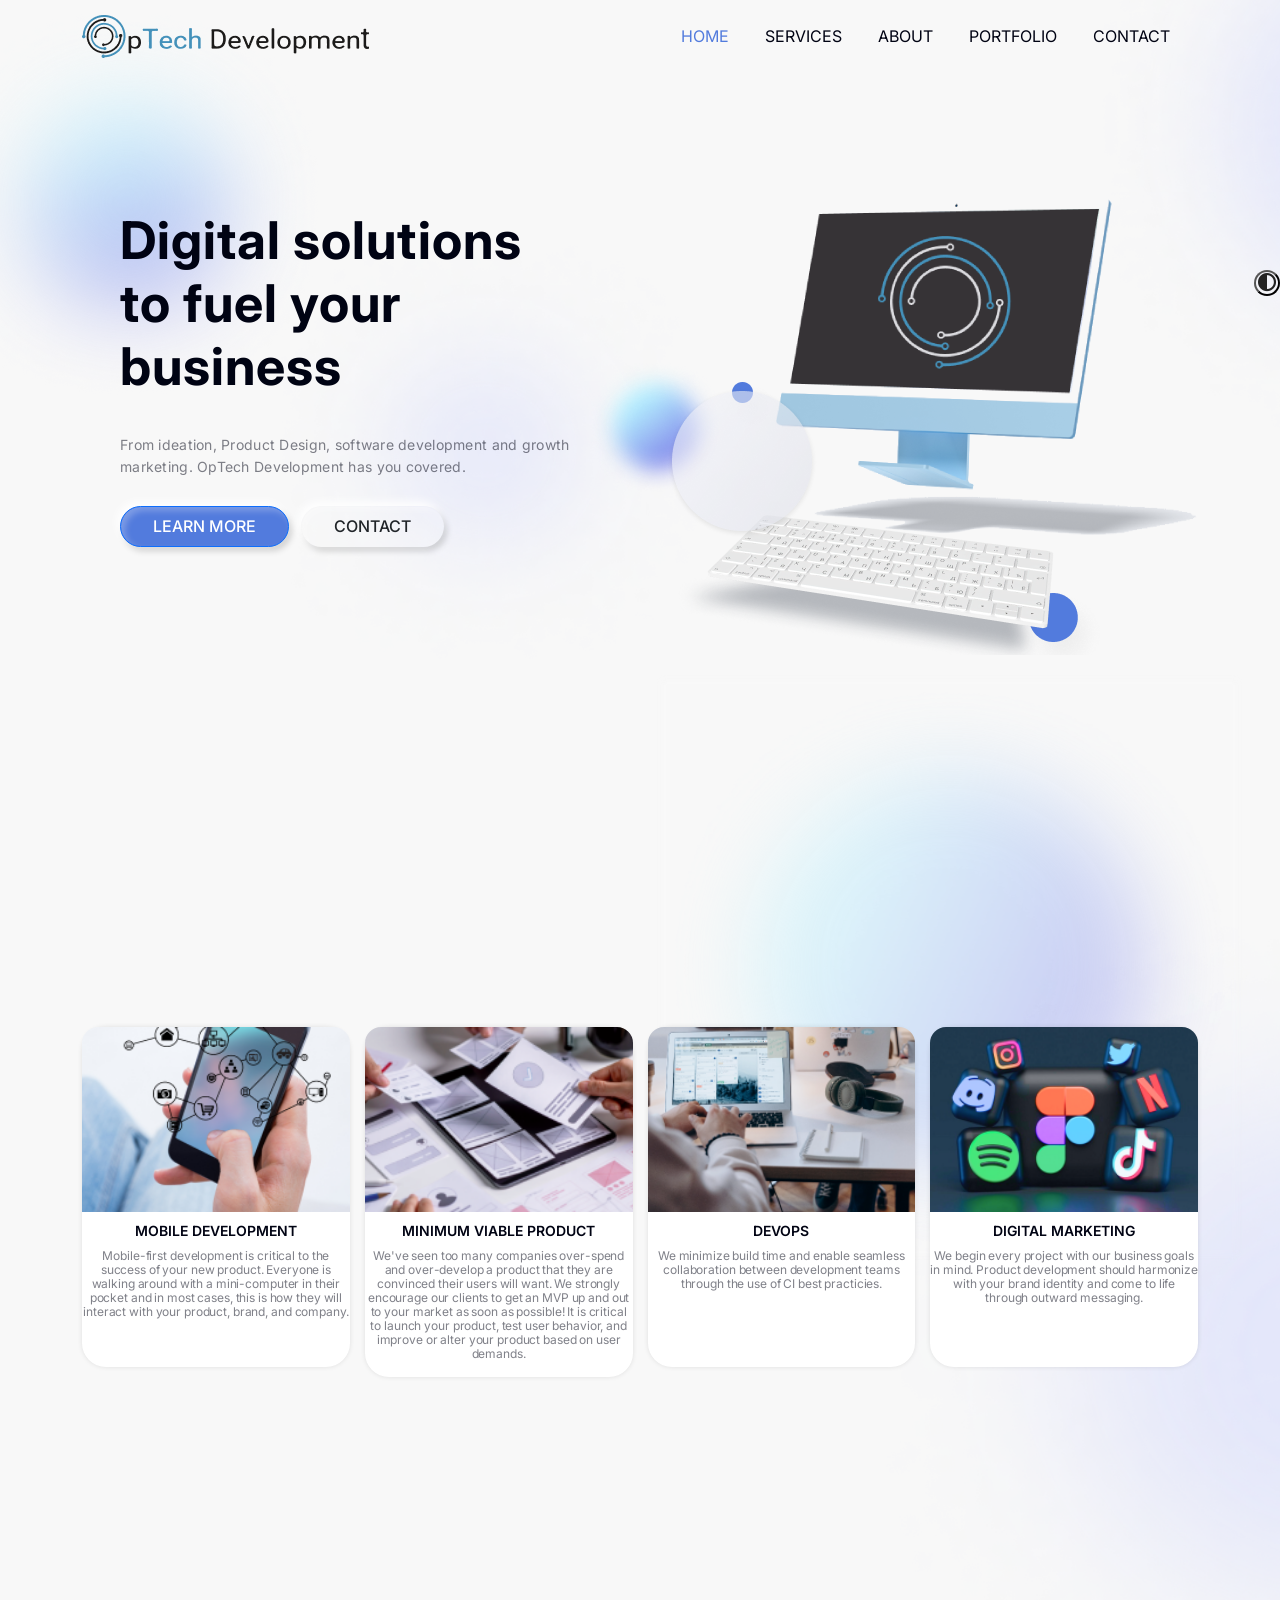
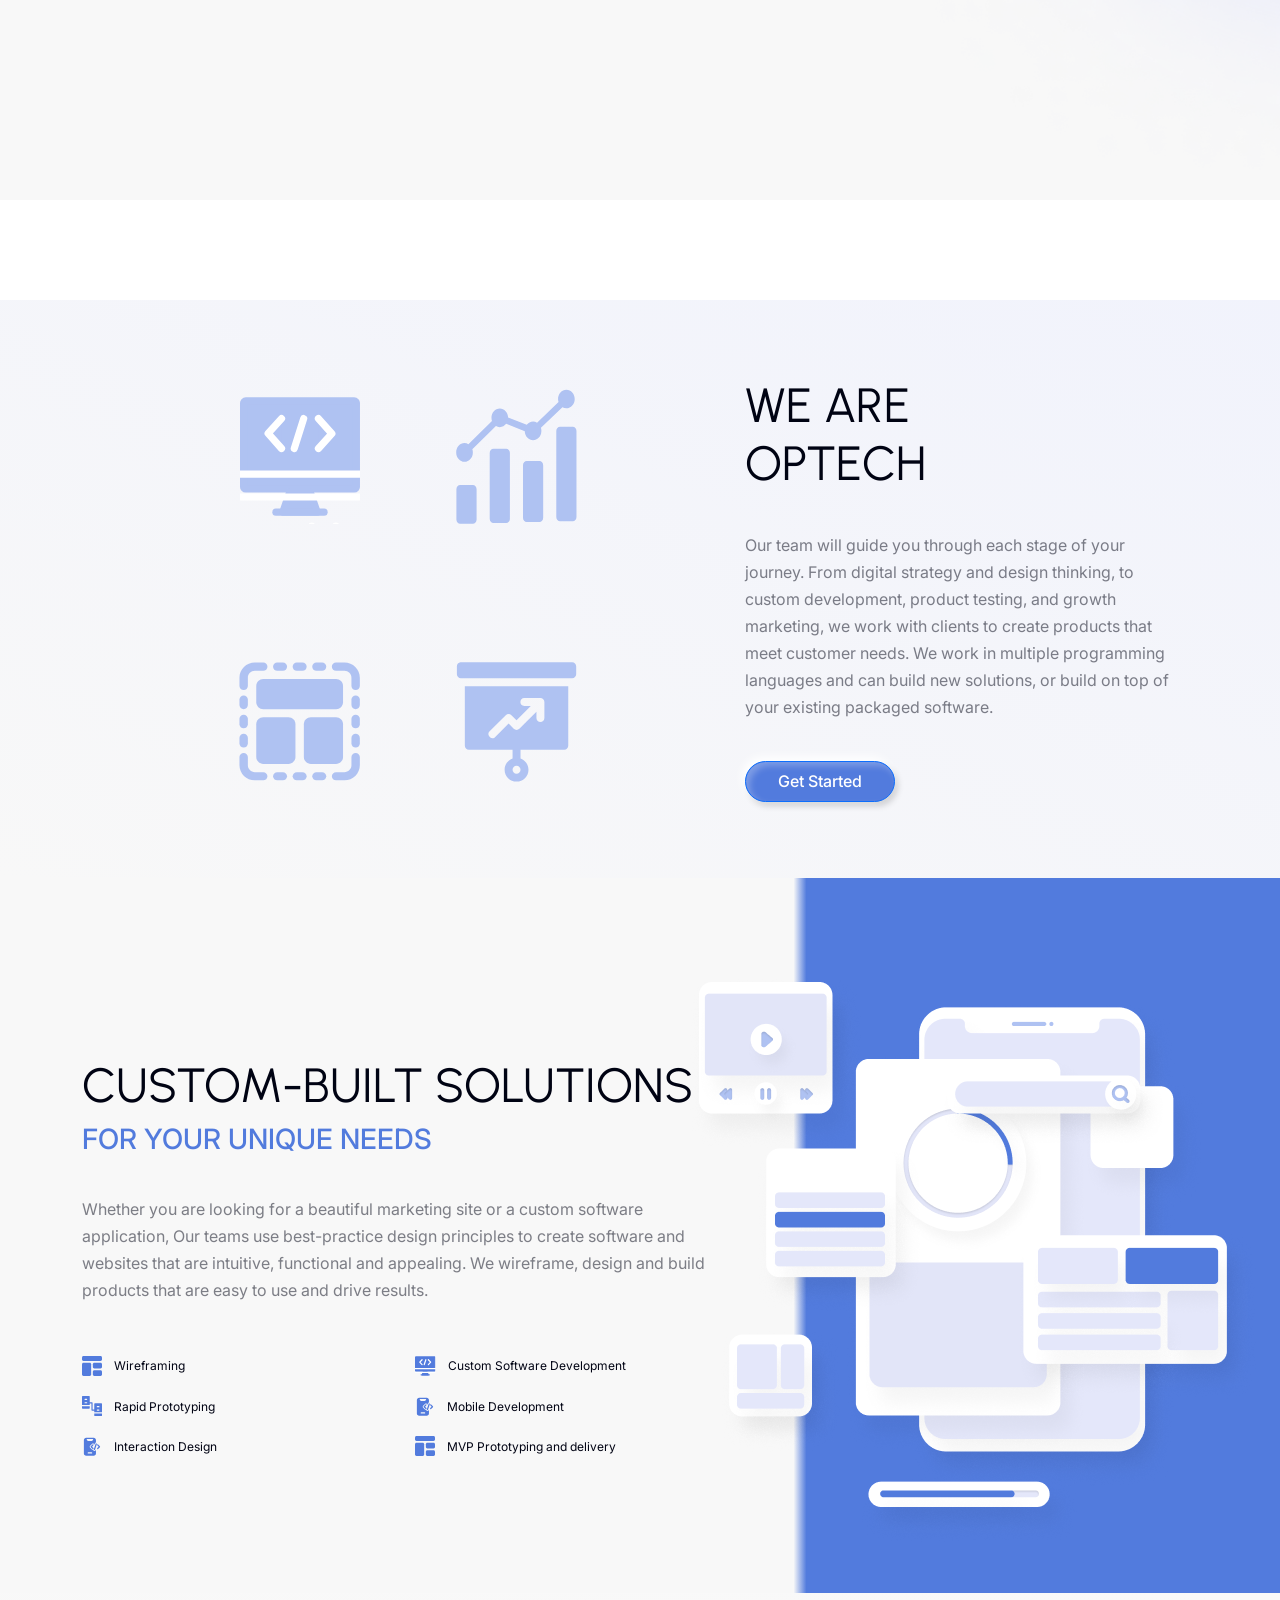
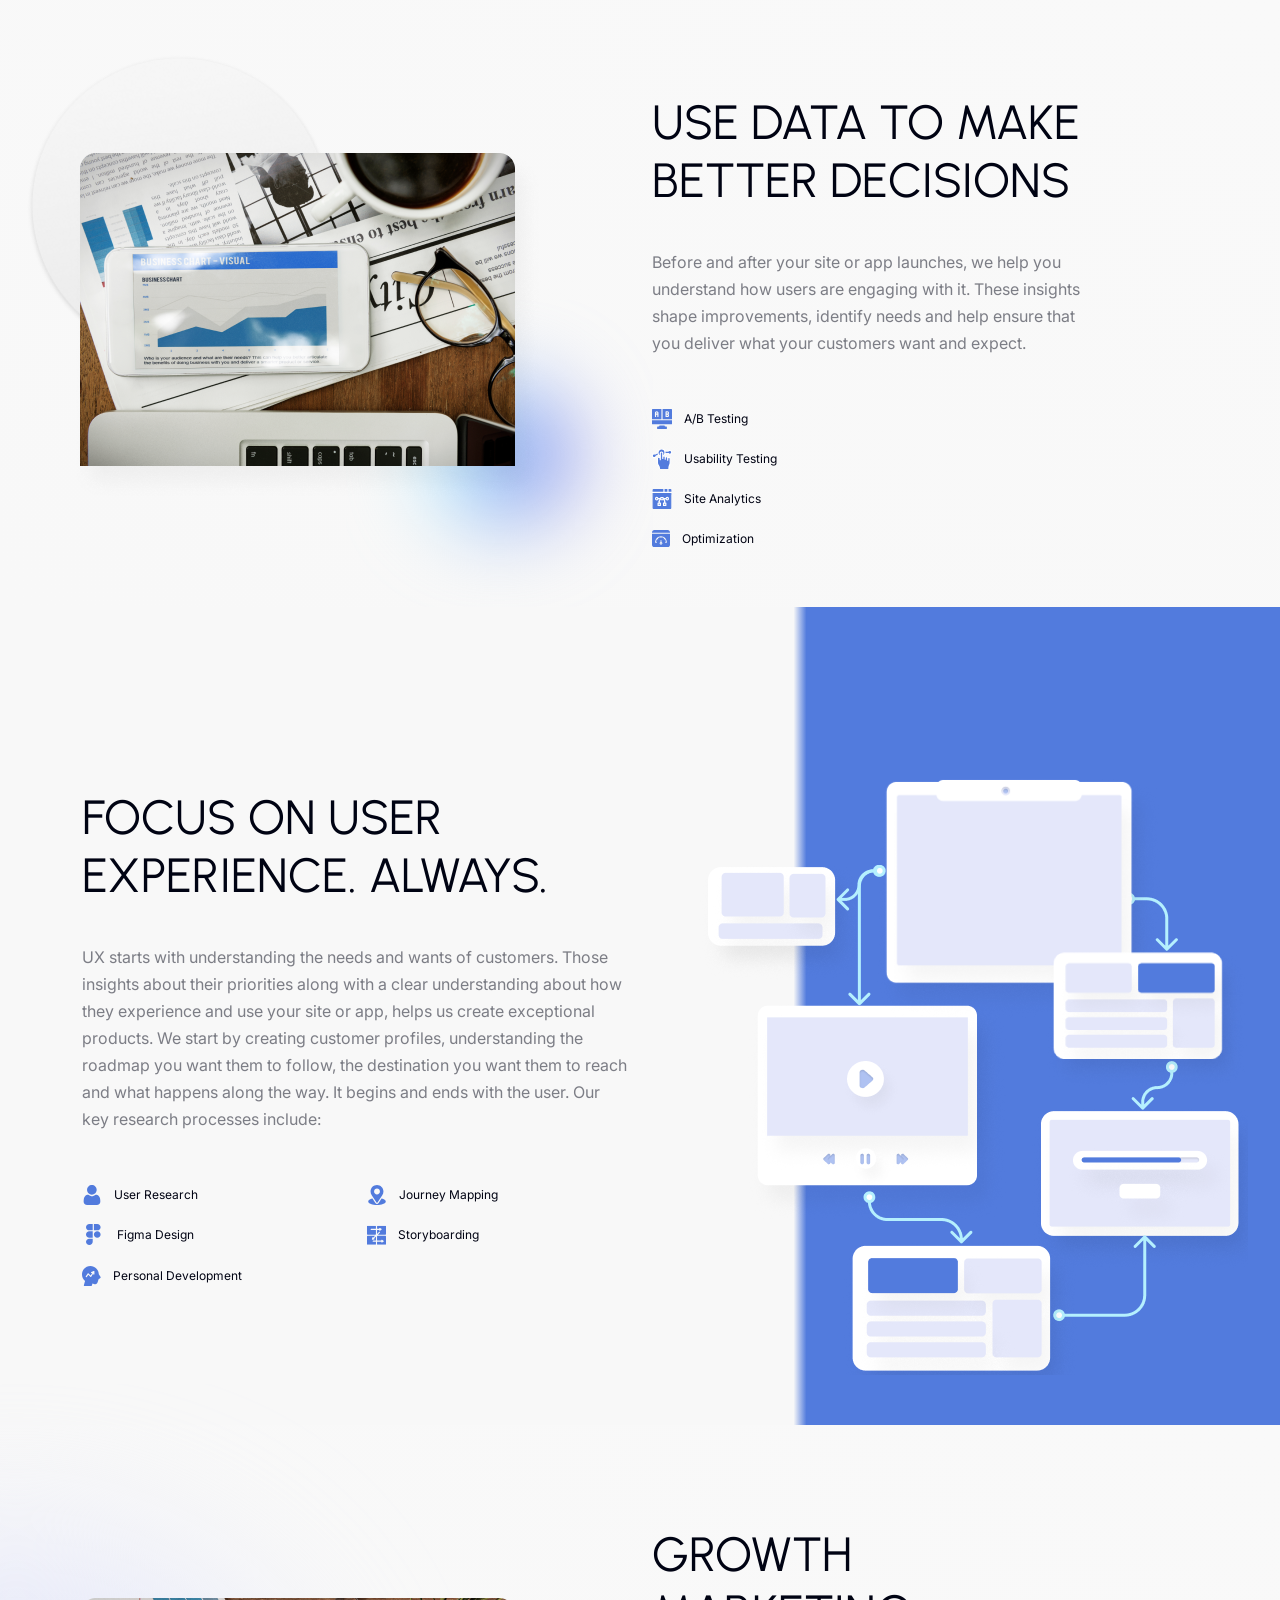
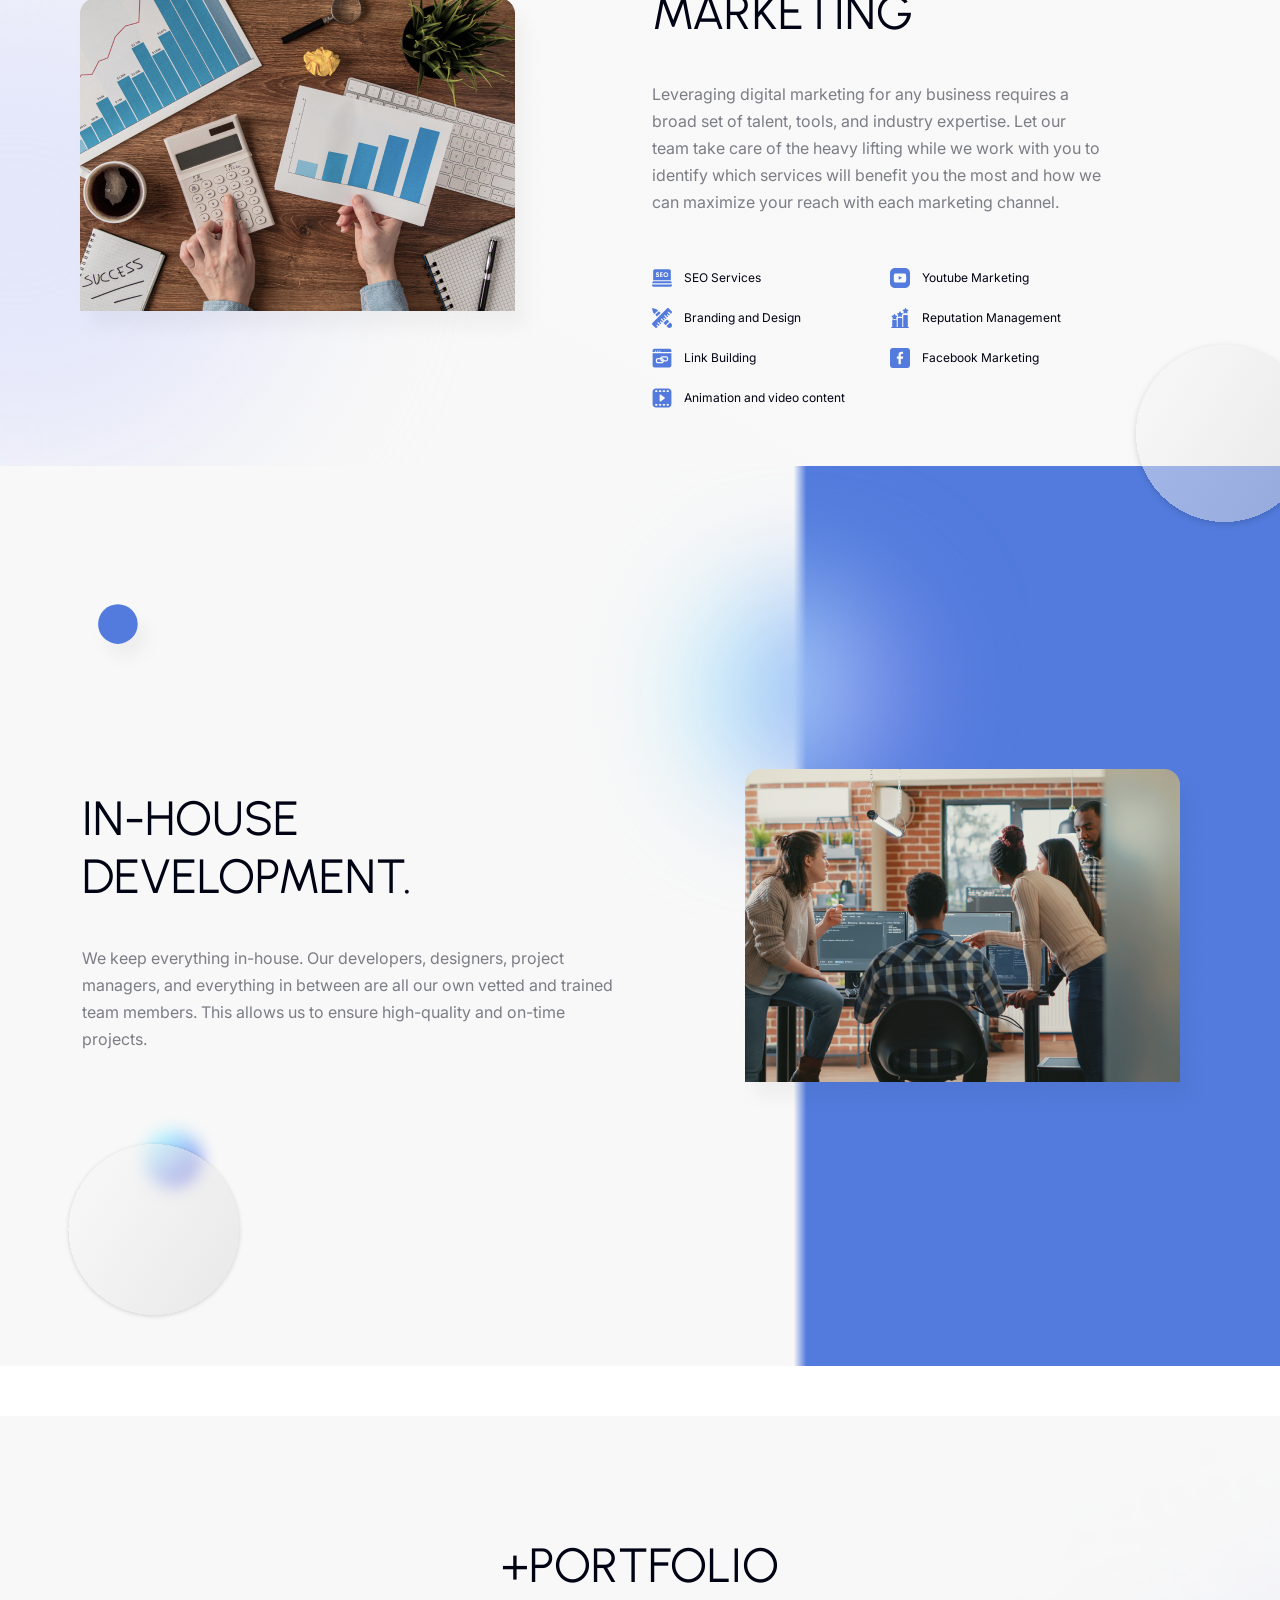
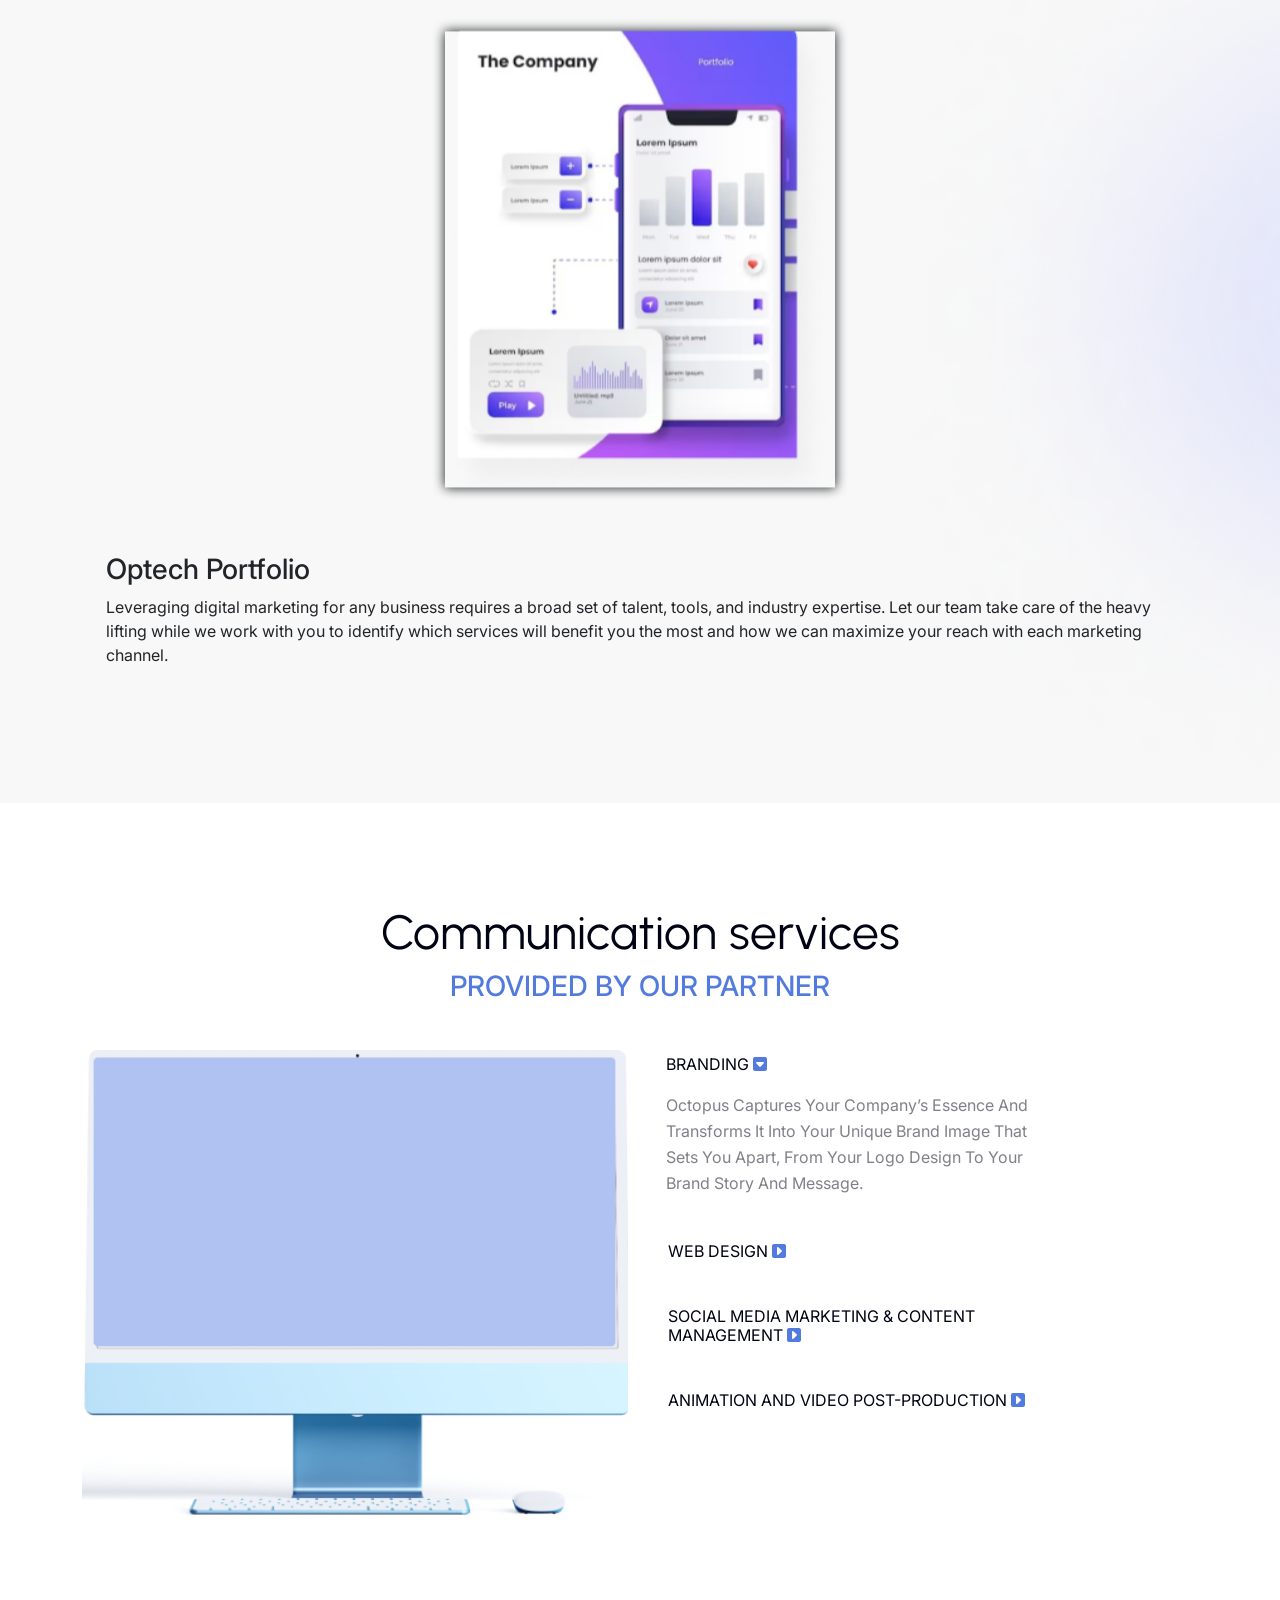
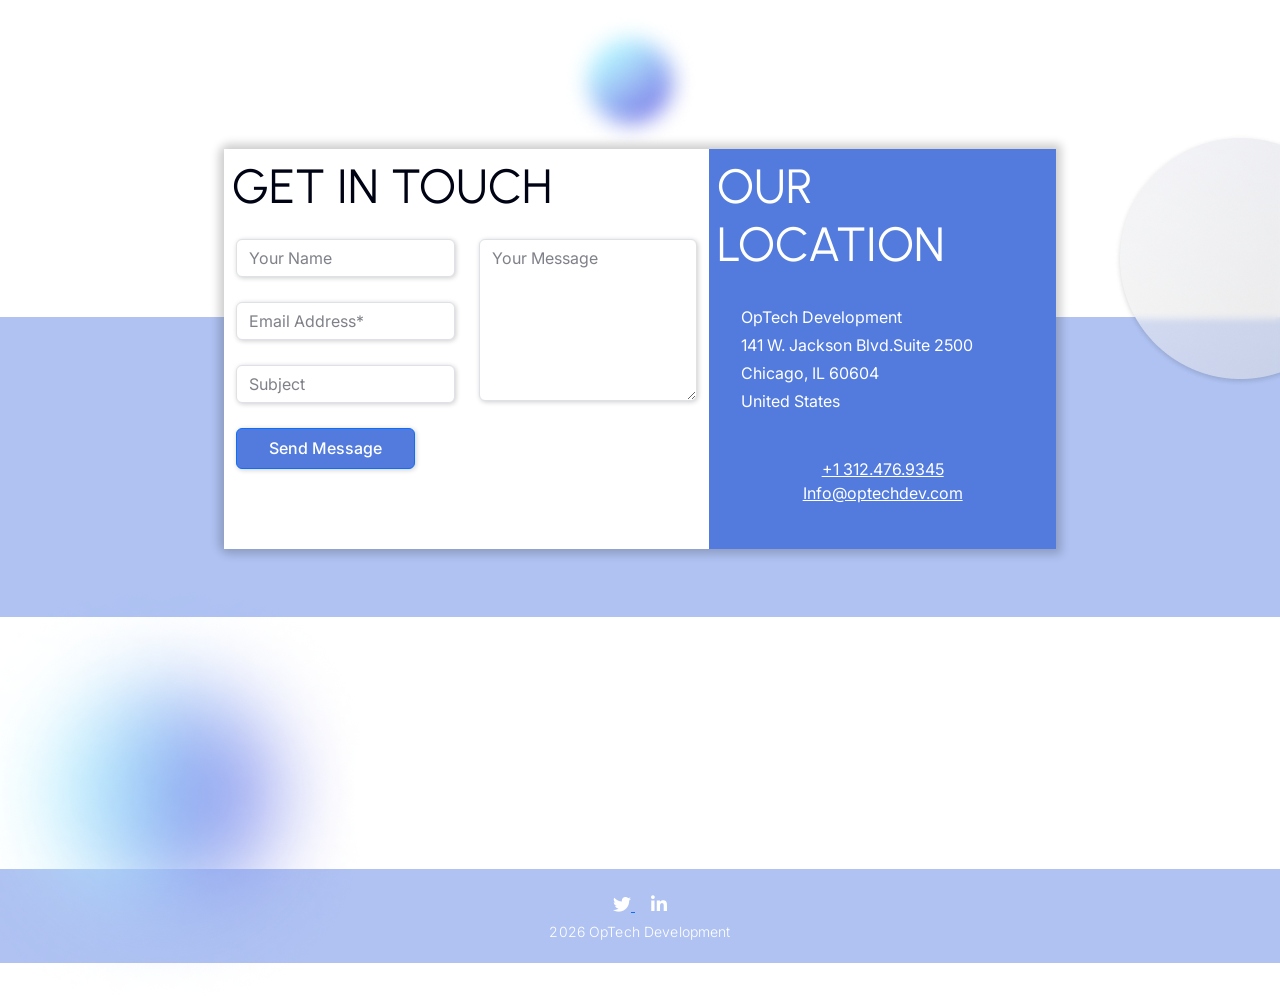
==== commit acbe0304: "converted Portfolio slider into static image and description" ====
--- a/index.html
+++ b/index.html
@@ -478,6 +478,7 @@
 
     </section>    
 
+    <!-- 
     <section id="portfolio" class="position-relative rts-section-gap container-fluid py-100t-50b">
       <div class="container" style="overflow: hidden;">
         <h3 class="title text-center mb-4">+PORTFOLIO</h3>
@@ -496,6 +497,30 @@
        
         <div class="d-flex flex-column justify-content-center align-items-lg-start align-items-center px-4 mt-4">
             <h3 class="swiper-content-heading" id="swiper_dynamic_title" data-aos="fade-up" data-aos-duration="2000">Project 1</h3>
+            <p class="swiper-content" id="swiper_dynamic_content" data-aos="fade-up" data-aos-duration="2000">
+                Leveraging digital marketing for any business requires a broad set of talent, tools, and industry expertise. Let our team take care of the heavy lifting while we work with you to identify which services will benefit you the most and how we can maximize your reach with each marketing channel.
+            </p>
+        </div>
+      </div>
+    </section>
+    -->
+
+    <section id="portfolio" class="position-relative rts-section-gap container-fluid py-100t-50b">
+      <div class="container" style="overflow: hidden;">
+        <h3 class="title text-center mb-4">+PORTFOLIO</h3>
+
+        <div class="swiper-container slider2">
+                    <div class="swiper-wrapper">
+                        
+                        <div class="swiper-slide portfolio-img-1" data-title="Project 1" data-desc="Leveraging digital marketing for any business requires a broad set of talent, tools, and industry expertise. Let our team take care of the heavy lifting while we work with you to identify which services will benefit you the most and how we can maximize your reach with each marketing channel.">
+                        </div>
+                        
+                    </div>
+                   <div class="swiper-pagination"></div>
+                </div>
+
+        <div class="d-flex flex-column justify-content-center align-items-lg-start align-items-center px-4 mt-4">
+            <h3 class="swiper-content-heading" id="swiper_dynamic_title" data-aos="fade-up" data-aos-duration="2000">Optech Portfolio</h3>
             <p class="swiper-content" id="swiper_dynamic_content" data-aos="fade-up" data-aos-duration="2000">
                 Leveraging digital marketing for any business requires a broad set of talent, tools, and industry expertise. Let our team take care of the heavy lifting while we work with you to identify which services will benefit you the most and how we can maximize your reach with each marketing channel.
             </p>
--- a/assets/css/custom_styles.css
+++ b/assets/css/custom_styles.css
@@ -244,7 +244,8 @@
   .slider2 {
 /*    width: 600px;*/
     height: 415px;
-    margin: 90px auto 20px;
+/*    margin: 90px auto 20px;*/
+    margin: 120px auto 20px;
   }
 
   .slider1{
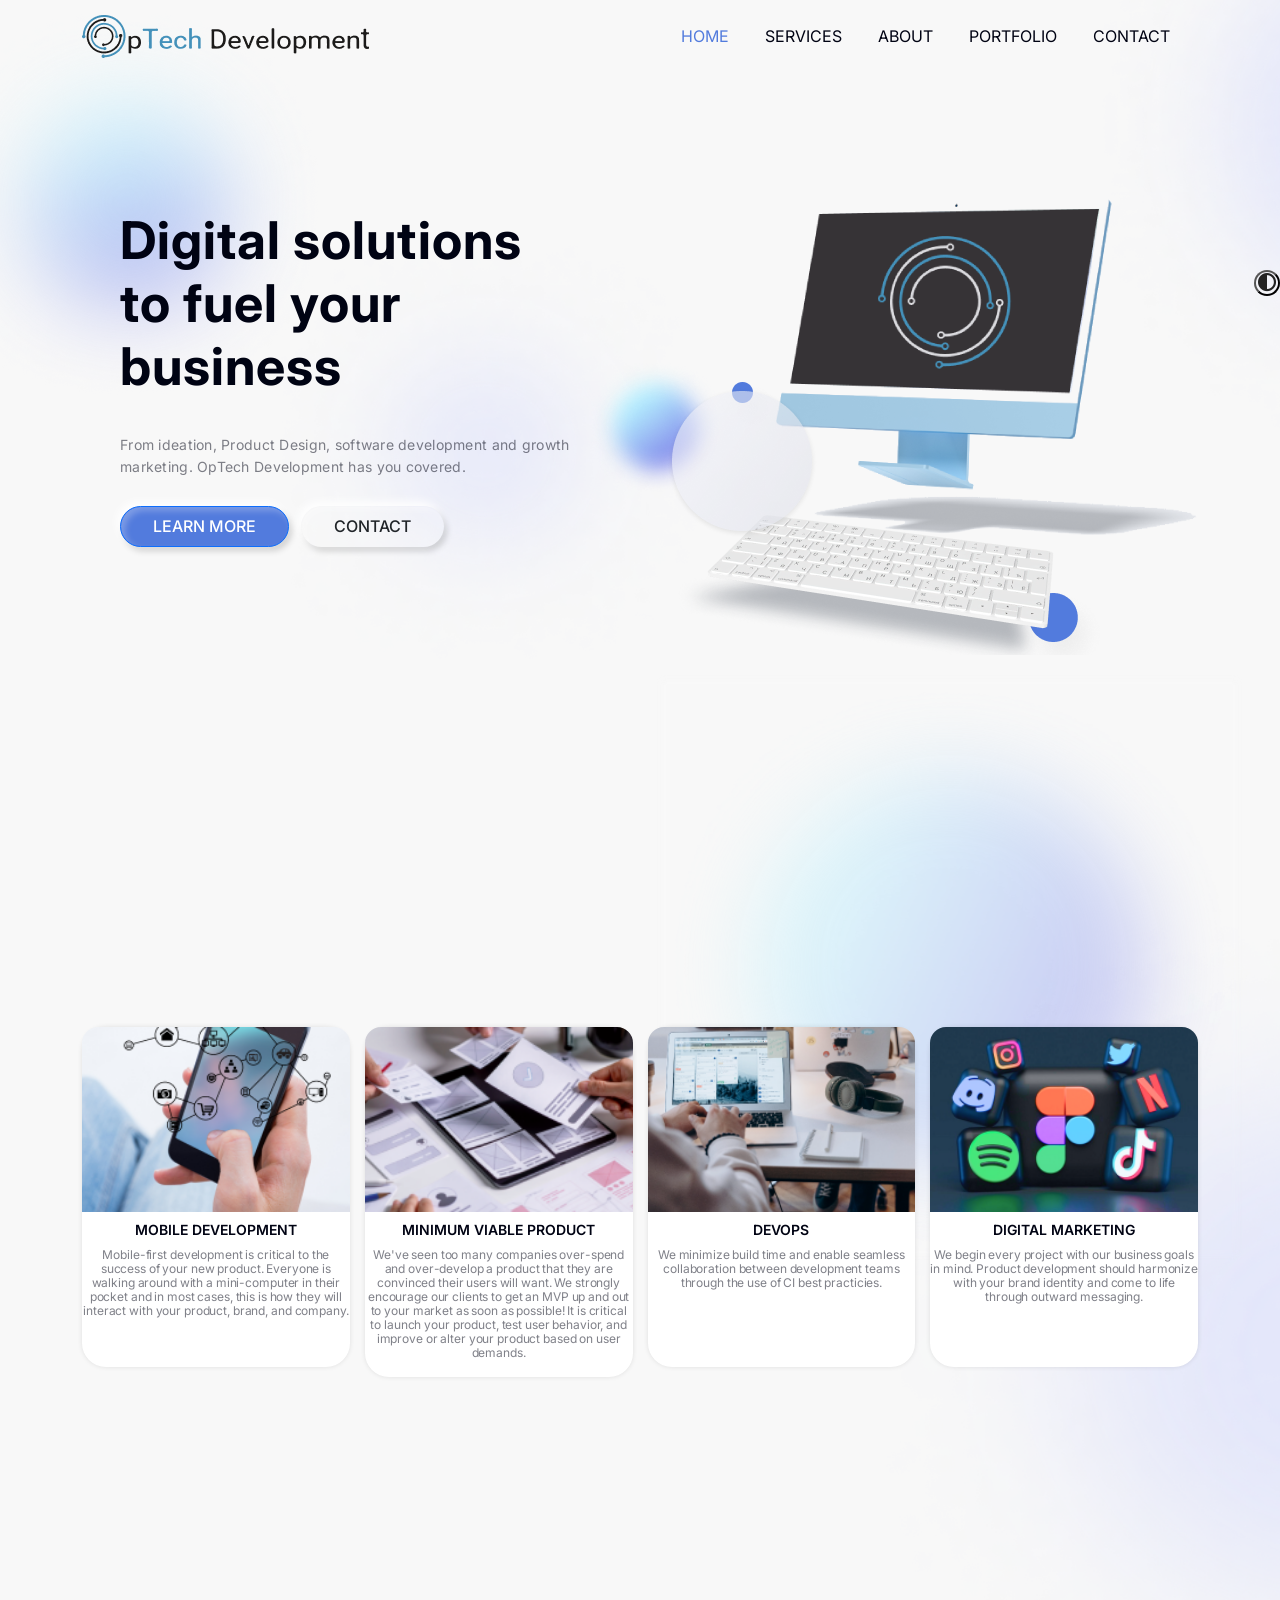
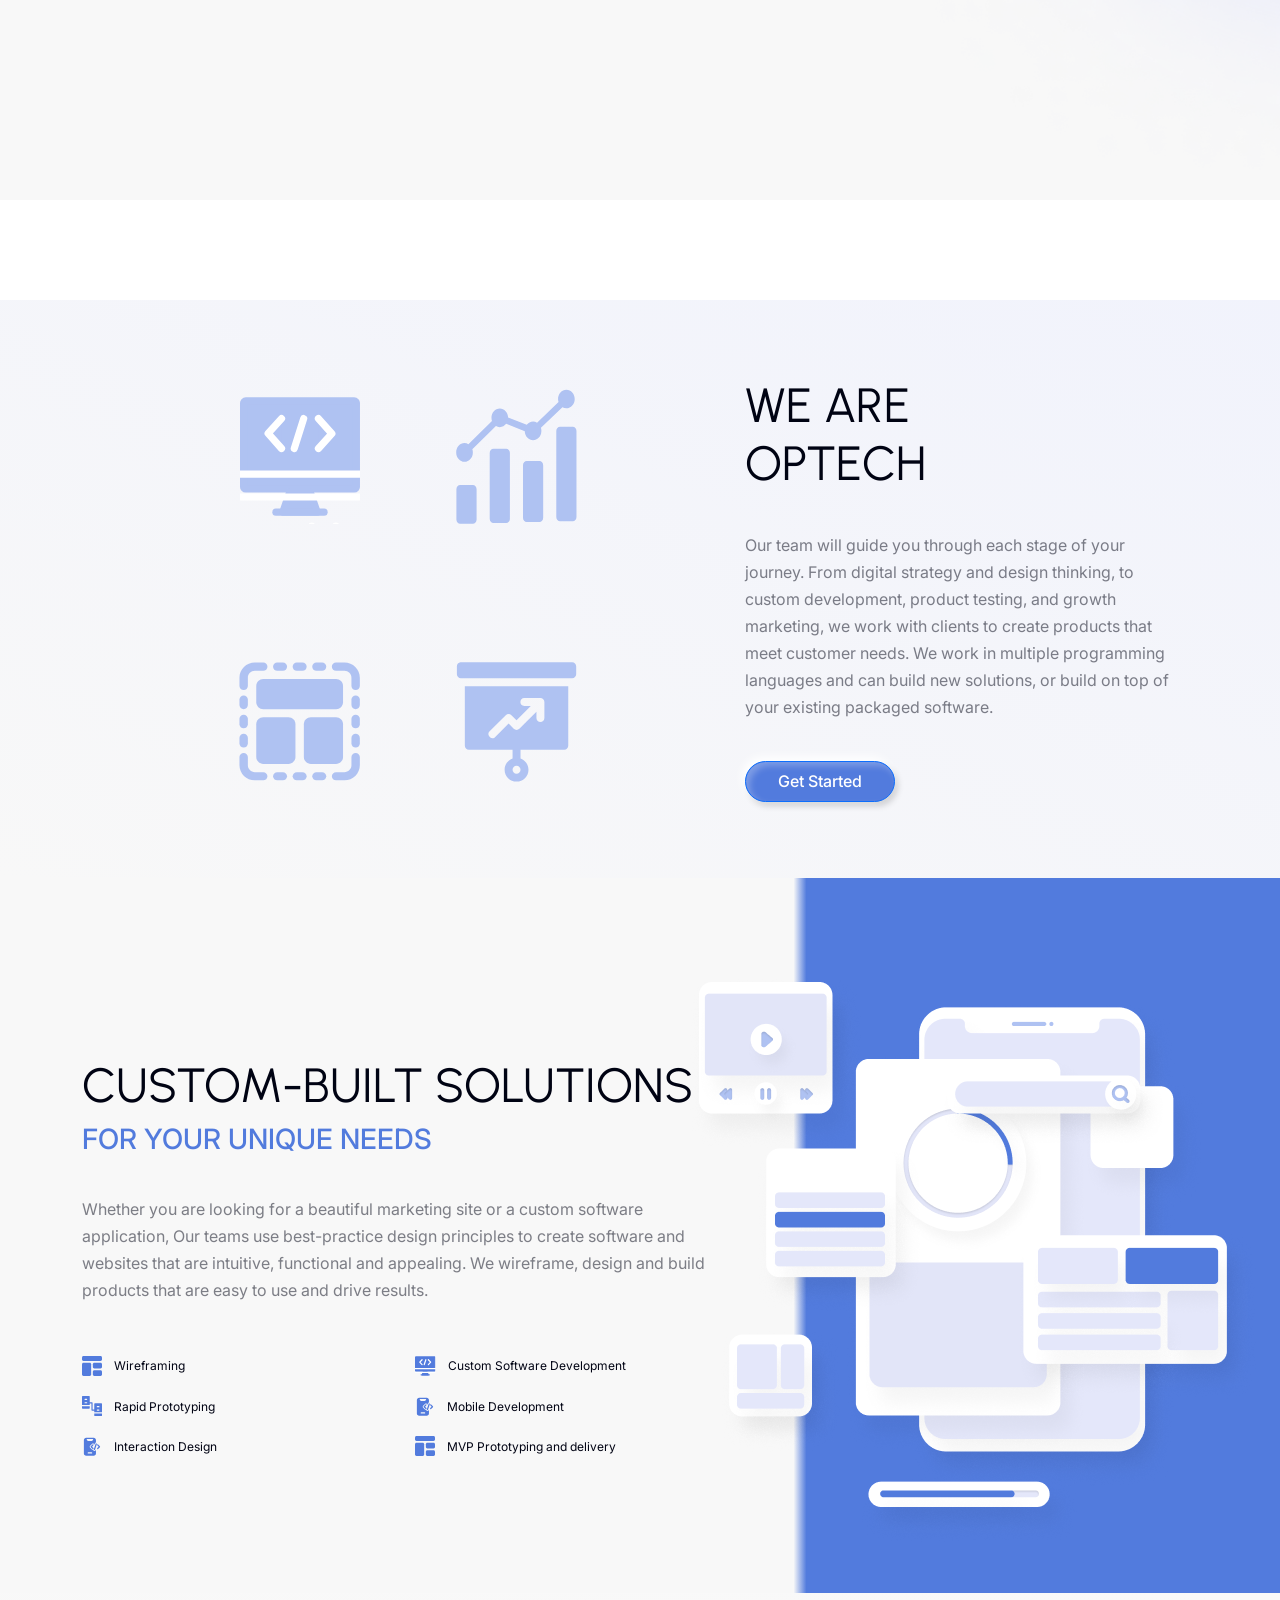
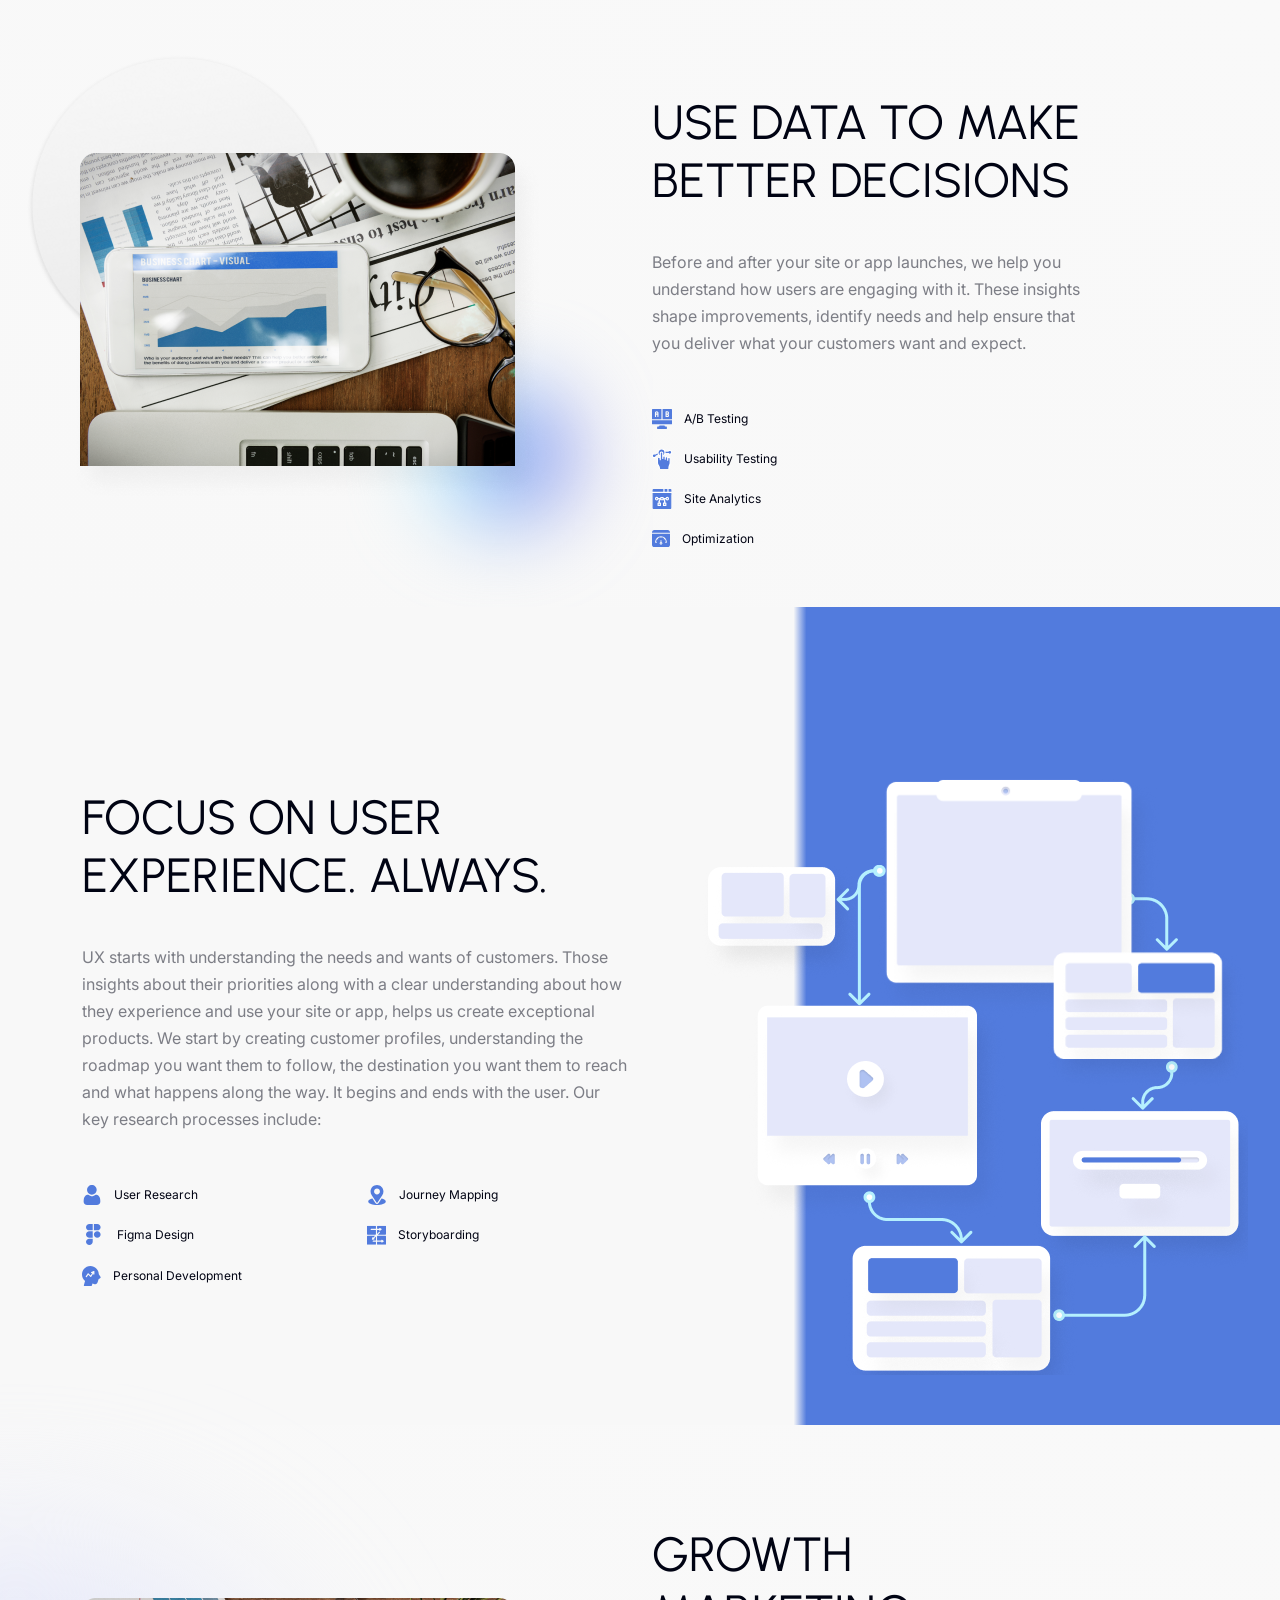
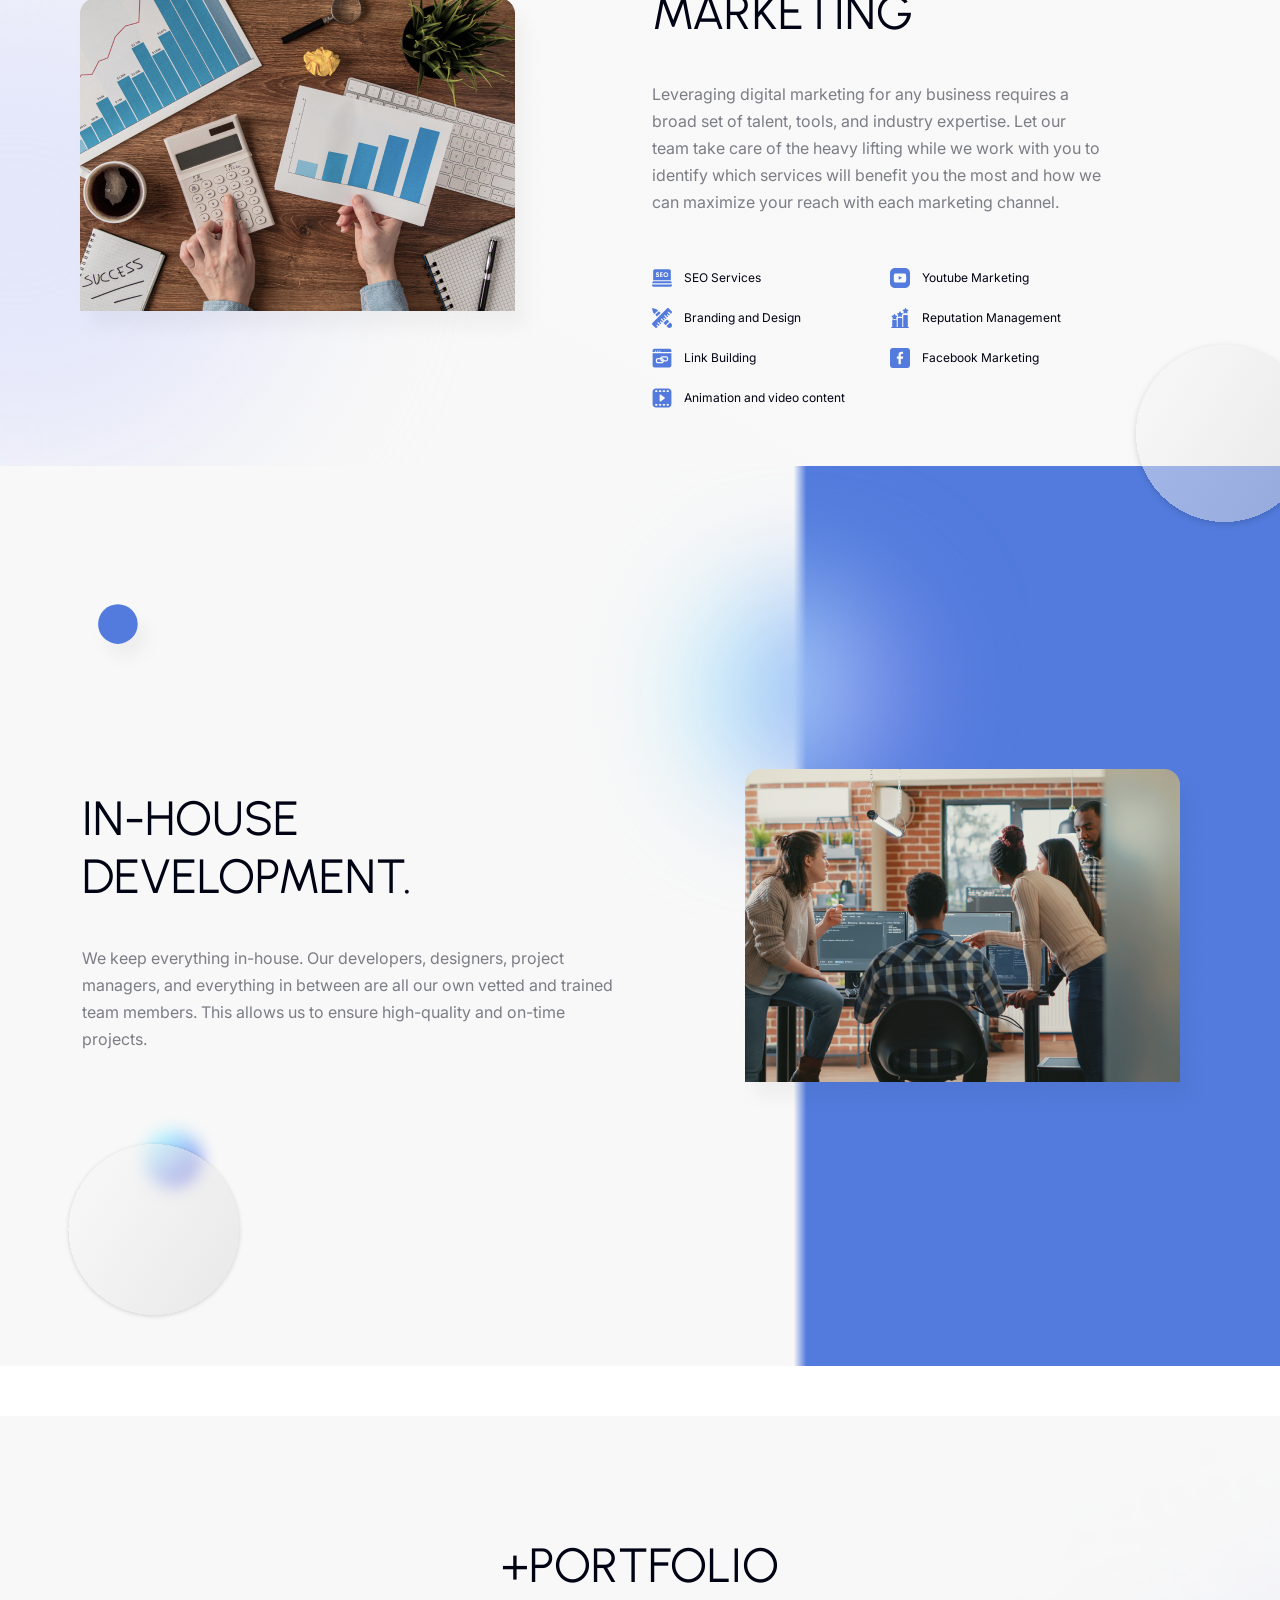
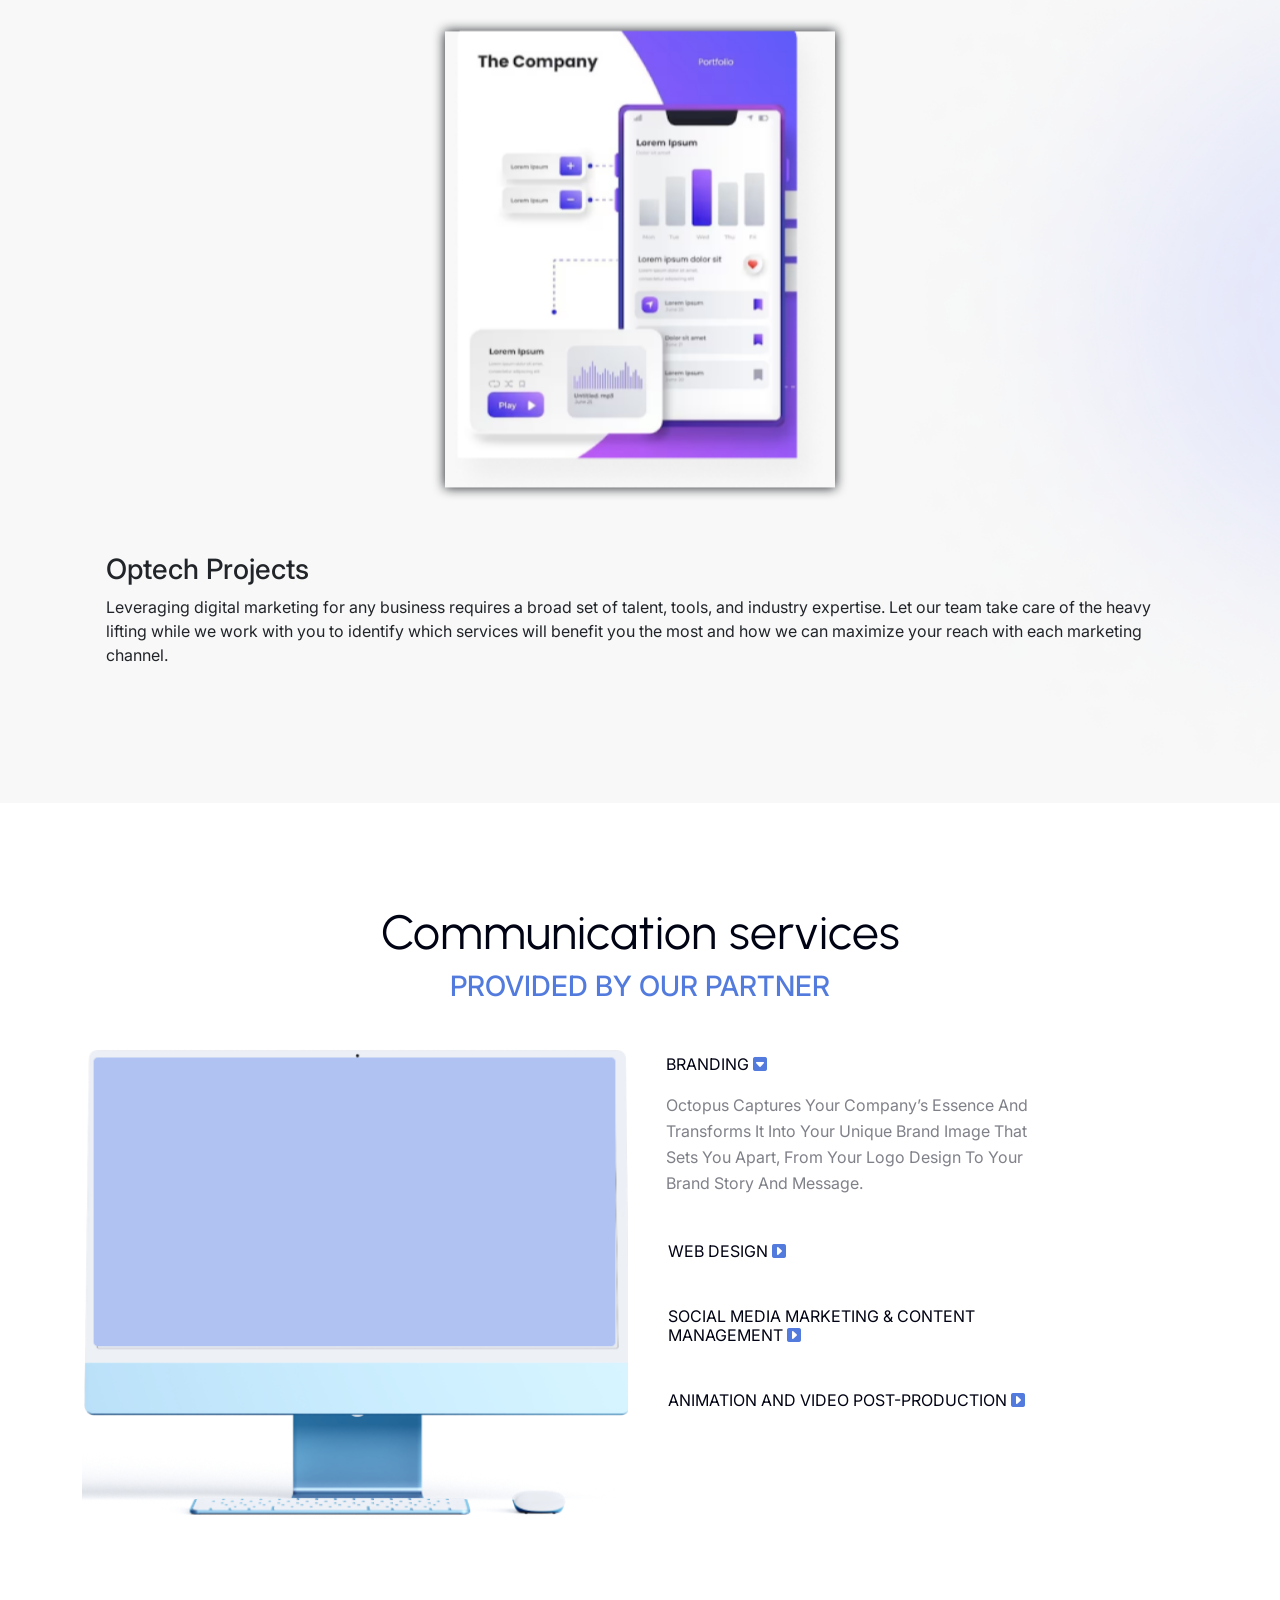
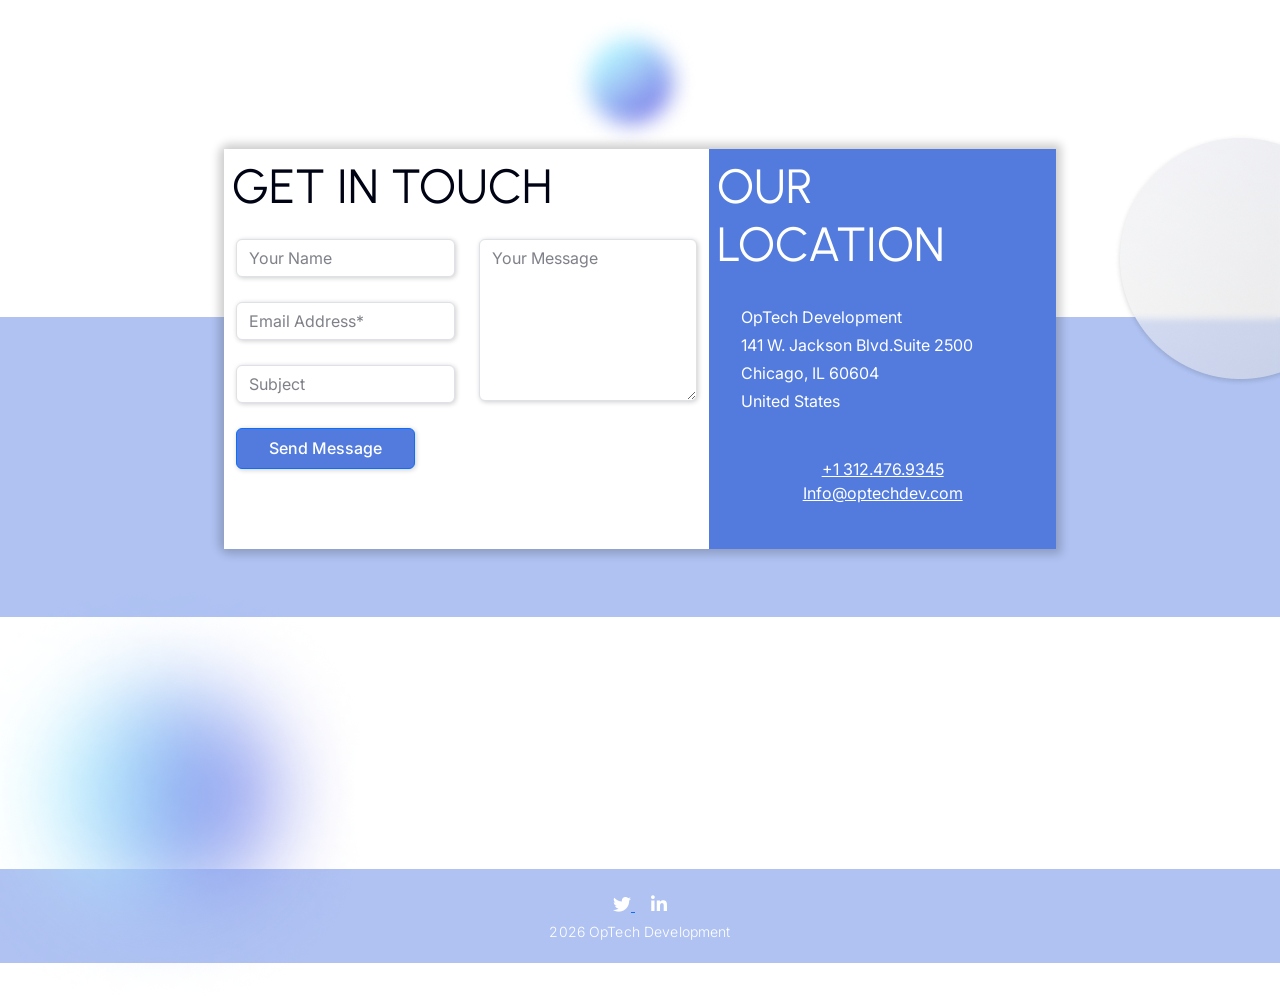
==== commit c128d50c: "changed the heading of description" ====
--- a/index.html
+++ b/index.html
@@ -520,7 +520,7 @@
                 </div>
 
         <div class="d-flex flex-column justify-content-center align-items-lg-start align-items-center px-4 mt-4">
-            <h3 class="swiper-content-heading" id="swiper_dynamic_title" data-aos="fade-up" data-aos-duration="2000">Optech Portfolio</h3>
+            <h3 class="swiper-content-heading" id="swiper_dynamic_title" data-aos="fade-up" data-aos-duration="2000">Optech Projects</h3>
             <p class="swiper-content" id="swiper_dynamic_content" data-aos="fade-up" data-aos-duration="2000">
                 Leveraging digital marketing for any business requires a broad set of talent, tools, and industry expertise. Let our team take care of the heavy lifting while we work with you to identify which services will benefit you the most and how we can maximize your reach with each marketing channel.
             </p>
